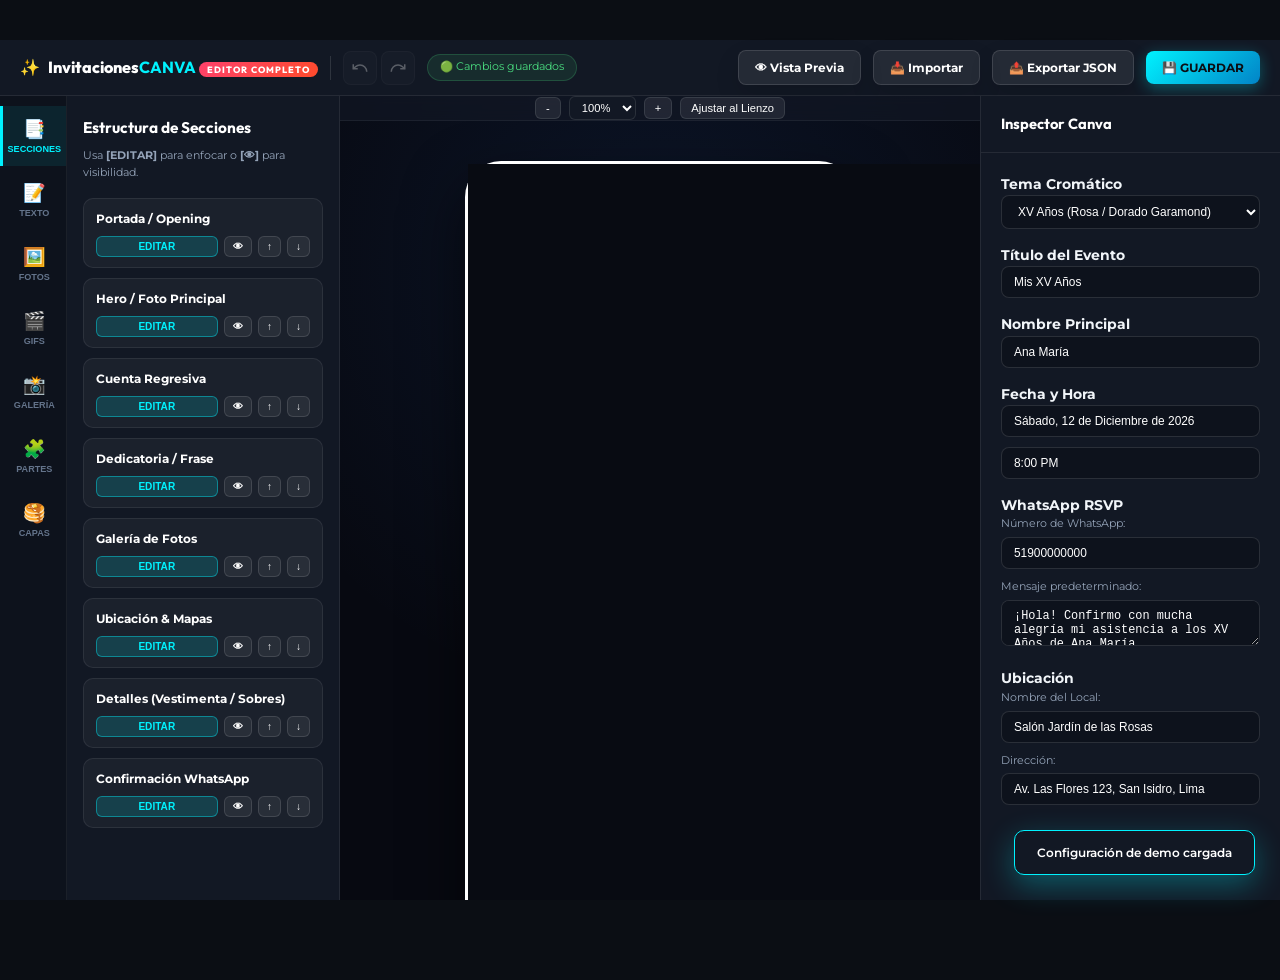
==== editor/index.html @ ca347c1a "Editor Canva completo: elementos, GIFs, capas y transformaciones" ====
<!DOCTYPE html>
<html lang="es">
<head>
    <meta charset="UTF-8">
    <meta name="viewport" content="width=device-width, initial-scale=1.0">
    <title>Editor Visual Canva | Invitaciones Digitales</title>
    <link rel="icon" type="image/svg+xml" href="../assets/images/favicon.svg">
    
    <!-- Google Fonts Luxury Collection -->
    <link rel="preconnect" href="https://fonts.googleapis.com">
    <link rel="preconnect" href="https://fonts.gstatic.com" crossorigin>
    <link href="https://fonts.googleapis.com/css2?family=Cormorant+Garamond:ital,wght@0,400;0,600;0,700;1,400&family=Great+Vibes&family=Montserrat:wght@300;400;500;600;700;800&family=Outfit:wght@300;400;600;800;900&family=Playfair+Display:ital,wght@0,400;0,600;0,700;1,400&display=swap" rel="stylesheet">
    
    <!-- Public Invitation Styles + Editor Styles -->
    <link rel="stylesheet" href="../invitacion/styles.css">
    <link rel="stylesheet" href="editor.css">
</head>
<body class="editor-body">

    <!-- Top Navigation Header Bar -->
    <header class="editor-header">
        <div class="header-left">
            <a href="../index.html" class="editor-logo">
                <span class="logo-icon">✨</span>
                <span>Invitaciones<strong class="highlight">CANVA</strong> <small class="editor-tag">EDITOR COMPLETO</small></span>
            </a>
            <div class="header-divider"></div>
            <div class="history-controls">
                <button id="btn-undo" class="btn-icon" title="Deshacer (Ctrl+Z)" disabled>
                    <svg width="18" height="18" viewBox="0 0 24 24" fill="none" stroke="currentColor" stroke-width="2"><path d="M3 7v6h6"/><path d="M21 17a9 9 0 00-9-9 9 9 0 00-6 2.3L3 13"/></svg>
                </button>
                <button id="btn-redo" class="btn-icon" title="Rehacer (Ctrl+Y)" disabled>
                    <svg width="18" height="18" viewBox="0 0 24 24" fill="none" stroke="currentColor" stroke-width="2"><path d="M21 7v6h-6"/><path d="M3 17a9 9 0 019-9 9 9 0 016 2.3l3 2.7"/></svg>
                </button>
            </div>
            <span id="save-status" class="save-status-badge">🟢 Cambios guardados</span>
        </div>

        <div class="header-right">
            <button id="btn-preview" class="btn btn-secondary-editor" title="Abrir vista previa pública real">
                <span>👁 Vista Previa</span>
            </button>
            <button id="btn-import-json" class="btn btn-secondary-editor" title="Cargar JSON">
                <span>📥 Importar</span>
            </button>
            <input type="file" id="json-file-input" accept=".json" style="display: none;">
            <button id="btn-export-json" class="btn btn-secondary-editor" title="Descargar configuración JSON">
                <span>📤 Exportar JSON</span>
            </button>
            <button id="btn-save" class="btn btn-primary-editor" title="Guardar cambios">
                <span>💾 GUARDAR</span>
            </button>
        </div>
    </header>

    <!-- Main Workspace Grid -->
    <div class="editor-workspace">

        <!-- Left Tools Sidebar -->
        <aside class="sidebar-tools">
            <nav class="tools-tabs">
                <button class="tab-btn active" data-tab="tab-sections" title="Secciones">
                    <span class="tab-icon">📑</span>
                    <span class="tab-label">Secciones</span>
                </button>
                <button class="tab-btn" data-tab="tab-text" title="Texto">
                    <span class="tab-icon">📝</span>
                    <span class="tab-label">Texto</span>
                </button>
                <button class="tab-btn" data-tab="tab-images" title="Imágenes">
                    <span class="tab-icon">🖼️</span>
                    <span class="tab-label">Fotos</span>
                </button>
                <button class="tab-btn" data-tab="tab-gifs" title="GIFs Animados">
                    <span class="tab-icon">🎬</span>
                    <span class="tab-label">GIFs</span>
                </button>
                <button class="tab-btn" data-tab="tab-gallery" title="Galería">
                    <span class="tab-icon">📸</span>
                    <span class="tab-label">Galería</span>
                </button>
                <button class="tab-btn" data-tab="tab-components" title="Componentes">
                    <span class="tab-icon">🧩</span>
                    <span class="tab-label">Partes</span>
                </button>
                <button class="tab-btn" data-tab="tab-layers" title="Capas">
                    <span class="tab-icon">🥞</span>
                    <span class="tab-label">Capas</span>
                </button>
            </nav>

            <div class="tools-panel-content">

                <!-- Tab 1: Gestor de Secciones Completo -->
                <div id="tab-sections" class="panel-section active">
                    <h3>Estructura de Secciones</h3>
                    <p class="panel-desc">Usa <b>[EDITAR]</b> para enfocar o <b>[👁]</b> para visibilidad.</p>
                    <ul id="sections-list" class="sections-list-stack">
                        <li class="section-item" data-sec-id="sec-cover">
                            <span class="sec-title">Portada / Opening</span>
                            <div class="sec-btn-group">
                                <button class="btn-sec-act btn-sec-edit" data-act="edit" data-sec="sec-cover">EDITAR</button>
                                <button class="btn-sec-act btn-sec-vis" data-act="vis" data-sec="sec-cover">👁</button>
                                <button class="btn-sec-act btn-sec-up" data-act="up" data-sec="sec-cover">↑</button>
                                <button class="btn-sec-act btn-sec-down" data-act="down" data-sec="sec-cover">↓</button>
                            </div>
                        </li>
                        <li class="section-item" data-sec-id="sec-hero">
                            <span class="sec-title">Hero / Foto Principal</span>
                            <div class="sec-btn-group">
                                <button class="btn-sec-act btn-sec-edit" data-act="edit" data-sec="sec-hero">EDITAR</button>
                                <button class="btn-sec-act btn-sec-vis" data-act="vis" data-sec="sec-hero">👁</button>
                                <button class="btn-sec-act btn-sec-up" data-act="up" data-sec="sec-hero">↑</button>
                                <button class="btn-sec-act btn-sec-down" data-act="down" data-sec="sec-hero">↓</button>
                            </div>
                        </li>
                        <li class="section-item" data-sec-id="sec-countdown">
                            <span class="sec-title">Cuenta Regresiva</span>
                            <div class="sec-btn-group">
                                <button class="btn-sec-act btn-sec-edit" data-act="edit" data-sec="sec-countdown">EDITAR</button>
                                <button class="btn-sec-act btn-sec-vis" data-act="vis" data-sec="sec-countdown">👁</button>
                                <button class="btn-sec-act btn-sec-up" data-act="up" data-sec="sec-countdown">↑</button>
                                <button class="btn-sec-act btn-sec-down" data-act="down" data-sec="sec-countdown">↓</button>
                            </div>
                        </li>
                        <li class="section-item" data-sec-id="sec-message">
                            <span class="sec-title">Dedicatoria / Frase</span>
                            <div class="sec-btn-group">
                                <button class="btn-sec-act btn-sec-edit" data-act="edit" data-sec="sec-message">EDITAR</button>
                                <button class="btn-sec-act btn-sec-vis" data-act="vis" data-sec="sec-message">👁</button>
                                <button class="btn-sec-act btn-sec-up" data-act="up" data-sec="sec-message">↑</button>
                                <button class="btn-sec-act btn-sec-down" data-act="down" data-sec="sec-message">↓</button>
                            </div>
                        </li>
                        <li class="section-item" data-sec-id="sec-gallery">
                            <span class="sec-title">Galería de Fotos</span>
                            <div class="sec-btn-group">
                                <button class="btn-sec-act btn-sec-edit" data-act="edit" data-sec="sec-gallery">EDITAR</button>
                                <button class="btn-sec-act btn-sec-vis" data-act="vis" data-sec="sec-gallery">👁</button>
                                <button class="btn-sec-act btn-sec-up" data-act="up" data-sec="sec-gallery">↑</button>
                                <button class="btn-sec-act btn-sec-down" data-act="down" data-sec="sec-gallery">↓</button>
                            </div>
                        </li>
                        <li class="section-item" data-sec-id="sec-map">
                            <span class="sec-title">Ubicación & Mapas</span>
                            <div class="sec-btn-group">
                                <button class="btn-sec-act btn-sec-edit" data-act="edit" data-sec="sec-map">EDITAR</button>
                                <button class="btn-sec-act btn-sec-vis" data-act="vis" data-sec="sec-map">👁</button>
                                <button class="btn-sec-act btn-sec-up" data-act="up" data-sec="sec-map">↑</button>
                                <button class="btn-sec-act btn-sec-down" data-act="down" data-sec="sec-map">↓</button>
                            </div>
                        </li>
                        <li class="section-item" data-sec-id="sec-details">
                            <span class="sec-title">Detalles (Vestimenta / Sobres)</span>
                            <div class="sec-btn-group">
                                <button class="btn-sec-act btn-sec-edit" data-act="edit" data-sec="sec-details">EDITAR</button>
                                <button class="btn-sec-act btn-sec-vis" data-act="vis" data-sec="sec-details">👁</button>
                                <button class="btn-sec-act btn-sec-up" data-act="up" data-sec="sec-details">↑</button>
                                <button class="btn-sec-act btn-sec-down" data-act="down" data-sec="sec-details">↓</button>
                            </div>
                        </li>
                        <li class="section-item" data-sec-id="sec-rsvp">
                            <span class="sec-title">Confirmación WhatsApp</span>
                            <div class="sec-btn-group">
                                <button class="btn-sec-act btn-sec-edit" data-act="edit" data-sec="sec-rsvp">EDITAR</button>
                                <button class="btn-sec-act btn-sec-vis" data-act="vis" data-sec="sec-rsvp">👁</button>
                                <button class="btn-sec-act btn-sec-up" data-act="up" data-sec="sec-rsvp">↑</button>
                                <button class="btn-sec-act btn-sec-down" data-act="down" data-sec="sec-rsvp">↓</button>
                            </div>
                        </li>
                    </ul>
                </div>

                <!-- Tab 2: Texto -->
                <div id="tab-text" class="panel-section">
                    <h3>Edición de Texto WYSIWYG</h3>
                    <p class="panel-desc">Haz doble clic sobre cualquier texto del lienzo para escribir directamente.</p>
                    <div class="element-buttons-stack">
                        <button class="add-btn" id="btn-add-new-text">
                            + Añadir Nuevo Texto al Lienzo
                        </button>
                    </div>
                </div>

                <!-- Tab 3: Imágenes -->
                <div id="tab-images" class="panel-section">
                    <h3>Biblioteca de Imágenes</h3>
                    <div class="upload-box">
                        <input type="file" id="img-upload-input" accept="image/*" style="display: none;">
                        <button id="btn-trigger-upload" class="btn btn-secondary-editor full-w">
                            <span>📁 SUBIR IMAGEN DESDE PC</span>
                        </button>
                    </div>
                    <h4>Imágenes de Servidor</h4>
                    <div class="samples-grid">
                        <div class="sample-item" data-action="add-image" data-src="../assets/images/xv/hero.svg">
                            <img src="../assets/images/xv/hero.svg" alt="XV Hero">
                            <span>XV Hero</span>
                        </div>
                        <div class="sample-item" data-action="add-image" data-src="../assets/images/boda/hero.svg">
                            <img src="../assets/images/boda/hero.svg" alt="Boda Hero">
                            <span>Boda Hero</span>
                        </div>
                        <div class="sample-item" data-action="add-image" data-src="../assets/images/cumpleanos/hero.svg">
                            <img src="../assets/images/cumpleanos/hero.svg" alt="Cumple Hero">
                            <span>Cumple Hero</span>
                        </div>
                    </div>
                </div>

                <!-- Tab 4: GIFs Animados Reales (Thumbnails Vivos) -->
                <div id="tab-gifs" class="panel-section">
                    <h3>GIFs Animados Decorativos</h3>
                    <p class="panel-desc">Conservan animación e imágenes reales en el lienzo.</p>
                    
                    <div class="upload-box">
                        <input type="file" id="gif-upload-input" accept="image/gif" style="display: none;">
                        <button id="btn-trigger-gif-upload" class="btn btn-secondary-editor full-w">
                            <span>✨ SUBIR GIF DESDE PC</span>
                        </button>
                    </div>

                    <h4>GIFs Disponibles (`/assets/gifs/`)</h4>
                    <div class="gifs-grid">
                        <div class="gif-item" data-action="add-gif" data-src="../assets/gifs/xv/butterfly.gif" data-name="Mariposa Dorada">
                            <img src="../assets/gifs/xv/butterfly.gif" alt="Mariposa">
                            <span>Mariposa</span>
                        </div>
                        <div class="gif-item" data-action="add-gif" data-src="../assets/gifs/xv/sparkles.gif" data-name="Destellos Dorados">
                            <img src="../assets/gifs/xv/sparkles.gif" alt="Destellos">
                            <span>Destellos</span>
                        </div>
                        <div class="gif-item" data-action="add-gif" data-src="../assets/gifs/xv/flowers.gif" data-name="Flores Rosas">
                            <img src="../assets/gifs/xv/flowers.gif" alt="Flores">
                            <span>Flores</span>
                        </div>
                        <div class="gif-item" data-action="add-gif" data-src="../assets/gifs/xv/petals.gif" data-name="Lluvia de Pétalos">
                            <img src="../assets/gifs/xv/petals.gif" alt="Pétalos">
                            <span>Pétalos</span>
                        </div>
                        <div class="gif-item" data-action="add-gif" data-src="../assets/gifs/xv/glitter.gif" data-name="Brillo Glitter">
                            <img src="../assets/gifs/xv/glitter.gif" alt="Glitter">
                            <span>Glitter</span>
                        </div>
                    </div>
                </div>

                <!-- Tab 5: Galería de Fotos Individuales -->
                <div id="tab-gallery" class="panel-section">
                    <h3>Gestor de Fotos de Galería</h3>
                    <div class="upload-box">
                        <input type="file" id="gallery-photo-upload" accept="image/*" style="display: none;">
                        <button id="btn-trigger-gallery-upload" class="btn btn-secondary-editor full-w">
                            <span>📸 Añadir Foto a Galería</span>
                        </button>
                    </div>
                    <div id="editor-gallery-items" class="editor-gallery-stack mt-15"></div>
                </div>

                <!-- Tab 6: Componentes -->
                <div id="tab-components" class="panel-section">
                    <h3>Partes e Interacciones</h3>
                    <div class="element-buttons-stack">
                        <button class="add-btn" data-focus="sec-rsvp">💚 WhatsApp RSVP</button>
                        <button class="add-btn" data-focus="sec-map">📍 Ubicación Google Maps / Waze</button>
                        <button class="add-btn" data-focus="sec-countdown">⏳ Cuenta Regresiva</button>
                    </div>
                </div>

                <!-- Tab 7: Capas Sincronizadas (Layers) -->
                <div id="tab-layers" class="panel-section">
                    <h3>Arbol de Capas Sincronizado</h3>
                    <ul id="layers-list" class="layers-list"></ul>
                </div>

            </div>
        </aside>

        <!-- Center Scrollable Canvas Viewport -->
        <main class="canvas-viewport">
            
            <!-- Zoom Controls -->
            <div class="canvas-controls-bar">
                <div class="zoom-group">
                    <button id="btn-zoom-out" class="btn-zoom" title="Alejar">-</button>
                    <select id="zoom-select" class="zoom-dropdown">
                        <option value="0.25">25%</option>
                        <option value="0.5">50%</option>
                        <option value="0.75">75%</option>
                        <option value="1" selected>100%</option>
                        <option value="1.25">125%</option>
                    </select>
                    <button id="btn-zoom-in" class="btn-zoom" title="Acercar">+</button>
                    <button id="btn-zoom-fit" class="btn-zoom-fit">Ajustar al Lienzo</button>
                </div>
            </div>

            <!-- Scrollable Canvas Container -->
            <div class="canvas-scroll-container">
                <div id="canvas-stage" class="canvas-stage">
                    
                    <!-- Smartphone Phone Mockup Shell (Full Real Height) -->
                    <div id="canvas-frame" class="canvas-frame theme-default">
                        
                        <!-- Smart Alignment Snap Lines -->
                        <div id="snap-guide-h" class="snap-guide snap-h" style="display: none;"></div>
                        <div id="snap-guide-v" class="snap-guide snap-v" style="display: none;"></div>

                        <!-- Real Invitation Full Render Container -->
                        <div id="editor-invitation-container" class="editor-invitation-container">
                            
                            <!-- Cover Overlay Section -->
                            <div id="sec-cover" class="cover-overlay" data-editor-id="sec-cover">
                                <div id="particles-container" class="particles-layer"></div>
                                <img src="../assets/gifs/xv/butterfly.gif" alt="Mariposa GIF" class="gif-decor gif-cover-butterfly" data-editor-id="gif-cover-butterfly">
                                <img src="../assets/gifs/xv/sparkles.gif" alt="Destellos Izq" class="gif-decor gif-cover-sparkle-left" data-editor-id="gif-cover-sparkle-left">
                                <img src="../assets/gifs/xv/sparkles.gif" alt="Destellos Der" class="gif-decor gif-cover-sparkle-right" data-editor-id="gif-cover-sparkle-right">

                                <div class="cover-content glass-card" data-editor-id="cover-card">
                                    <div class="cover-badge" id="cover-badge" data-editor-id="cover-badge">INVITACIÓN ESPECIAL</div>
                                    <h1 class="cover-title glow-text editable-text" id="cover-title" data-editor-id="cover-title">Ana María</h1>
                                    <p class="cover-quote editable-text" id="cover-quote" data-editor-id="cover-quote">Te invitamos a compartir este día tan especial</p>
                                    <button id="open-invitation-btn" class="btn btn-gold btn-shimmer" data-editor-id="open-btn">
                                        <span>ABRIR INVITACIÓN</span>
                                    </button>
                                </div>
                            </div>

                            <!-- Main Mobile Shell Showcase App -->
                            <main id="invitation-app" class="mobile-phone-shell">
                                
                                <!-- Floating Music Player -->
                                <button id="music-toggle" class="floating-music-btn vinyl-btn" data-editor-id="music-btn">
                                    <div class="vinyl-disc"><span class="vinyl-center"></span></div>
                                    <span id="music-text" class="music-label" data-editor-id="music-label">Música</span>
                                </button>

                                <!-- Hero Section -->
                                <section id="sec-hero" class="section hero-section" data-editor-id="sec-hero">
                                    <img src="../assets/gifs/xv/butterfly.gif" alt="Mariposa Hero" class="gif-decor gif-hero-butterfly" data-editor-id="gif-hero-butterfly">
                                    <img src="../assets/gifs/xv/flowers.gif" alt="Flores Hero" class="gif-decor gif-hero-flower-left" data-editor-id="gif-hero-flower-left">

                                    <div class="hero-container" data-editor-id="hero-container">
                                        <div class="hero-frame glow" data-editor-id="hero-frame">
                                            <img id="hero-img" src="../assets/images/xv/hero.svg" alt="Portada de invitación" class="hero-image" data-editor-id="hero-img">
                                        </div>
                                        <div class="hero-header-text" data-editor-id="hero-header-text">
                                            <span class="hero-subtitle editable-text" id="hero-subtitle" data-editor-id="hero-subtitle">Estás cordialmente invitado a</span>
                                            <h1 class="hero-title editable-text" id="hero-title" data-editor-id="hero-title">Mis XV Años</h1>
                                            <h2 class="hero-name glow-text editable-text" id="hero-name" data-editor-id="hero-name">Ana María</h2>
                                        </div>
                                        <div class="hero-date-badge glass-panel" data-editor-id="hero-date-badge">
                                            <div class="date-line editable-text" id="hero-date" data-editor-id="hero-date">Sábado, 12 de Diciembre de 2026</div>
                                            <div class="time-line editable-text" id="hero-time" data-editor-id="hero-time">8:00 PM</div>
                                        </div>
                                    </div>
                                </section>

                                <!-- Countdown Section -->
                                <section id="sec-countdown" class="section countdown-section" data-editor-id="sec-countdown">
                                    <img src="../assets/gifs/xv/sparkles.gif" alt="Destellos Countdown" class="gif-decor gif-countdown-sparkle" data-editor-id="gif-countdown-sparkle">
                                    <div class="section-card glass-card gold-border" data-editor-id="countdown-card">
                                        <h3 class="section-subtitle" data-editor-id="cd-sub">CUENTA REGRESIVA</h3>
                                        <h2 class="section-title" data-editor-id="cd-title">Faltan tan solo...</h2>
                                        <div class="timer-grid" data-editor-id="cd-grid">
                                            <div class="timer-box glass-box glow" data-editor-id="cd-box-d"><span id="cd-days" class="timer-number">00</span><span class="timer-label">DÍAS</span></div>
                                            <div class="timer-box glass-box glow" data-editor-id="cd-box-h"><span id="cd-hours" class="timer-number">00</span><span class="timer-label">HORAS</span></div>
                                            <div class="timer-box glass-box glow" data-editor-id="cd-box-m"><span id="cd-minutes" class="timer-number">00</span><span class="timer-label">MINUTOS</span></div>
                                            <div class="timer-box glass-box glow" data-editor-id="cd-box-s"><span id="cd-seconds" class="timer-number">00</span><span class="timer-label">SEGUNDOS</span></div>
                                        </div>
                                    </div>
                                </section>

                                <!-- Message Section -->
                                <section id="sec-message" class="section message-section" data-editor-id="sec-message">
                                    <img src="../assets/gifs/xv/petals.gif" alt="Pétalos Mensaje" class="gif-decor gif-message-petals" data-editor-id="gif-message-petals">
                                    <div class="section-card glass-card ornamental-border" data-editor-id="message-card">
                                        <div class="ornament-top" data-editor-id="orn-top">❦</div>
                                        <div class="quote-icon" data-editor-id="q-left">“</div>
                                        <p id="main-message-text" class="message-text editable-text" data-editor-id="main-message-text">
                                            Cargando mensaje dedicatoria...
                                        </p>
                                        <div class="quote-icon right" data-editor-id="q-right">”</div>
                                        <div class="ornament-bottom" data-editor-id="orn-bottom">❦</div>
                                    </div>
                                </section>

                                <!-- Photo Gallery Section -->
                                <section id="sec-gallery" class="section gallery-section" data-editor-id="sec-gallery">
                                    <h3 class="section-subtitle" data-editor-id="gal-sub">NUESTROS RECUERDOS</h3>
                                    <h2 class="section-title" data-editor-id="gal-title">Galería de Fotos</h2>
                                    <div id="gallery-grid" class="gallery-grid masonry-grid" data-editor-id="gallery-grid"></div>
                                </section>

                                <!-- Location Section -->
                                <section id="sec-map" class="section location-section" data-editor-id="sec-map">
                                    <div class="section-card glass-card" data-editor-id="map-card">
                                        <div class="location-icon float" data-editor-id="loc-icon">📍</div>
                                        <h3 class="section-subtitle" data-editor-id="loc-sub">¿DÓNDE Y CUÁNDO?</h3>
                                        <h2 class="section-title editable-text" id="location-name" data-editor-id="location-name">Salón Jardín de las Rosas</h2>
                                        <p id="location-address" class="location-address editable-text" data-editor-id="location-address">Av. Las Flores 123, San Isidro</p>
                                        <div class="map-buttons-grid" data-editor-id="map-grid">
                                            <a id="map-btn" href="#" class="btn btn-secondary btn-full" data-editor-id="map-btn"><span>Google Maps</span></a>
                                            <a id="waze-btn" href="#" class="btn btn-waze btn-full" data-editor-id="waze-btn"><span>Abrir Waze</span></a>
                                        </div>
                                    </div>
                                </section>

                                <!-- Details Section -->
                                <section id="sec-details" class="section details-section" data-editor-id="sec-details">
                                    <div class="details-grid" data-editor-id="details-grid">
                                        <div class="detail-card glass-box" data-editor-id="card-dress">
                                            <div class="card-icon" data-editor-id="icon-dress">👗</div>
                                            <h4 data-editor-id="title-dress">Código de Vestimenta</h4>
                                            <p id="dress-code-text" class="editable-text" data-editor-id="dress-code-text">Formal / Vestido de Gala</p>
                                        </div>
                                        <div class="detail-card glass-box" data-editor-id="card-gifts">
                                            <div class="card-icon" data-editor-id="icon-gifts">🎁</div>
                                            <h4 data-editor-id="title-gifts">Regalos & Obsequios</h4>
                                            <p id="gift-info-text" class="editable-text" data-editor-id="gift-info-text">Cofre de lluvia de sobres en recepción</p>
                                        </div>
                                        <div class="detail-card glass-box full-width-card" data-editor-id="card-pass">
                                            <div class="card-icon" data-editor-id="icon-pass">🎟️</div>
                                            <h4 data-editor-id="title-pass">Pase de Entrada</h4>
                                            <p id="pass-info-text" class="editable-text" data-editor-id="pass-info-text">Pase Válido para 2 Personas</p>
                                        </div>
                                    </div>
                                </section>

                                <!-- RSVP WhatsApp Section -->
                                <section id="sec-rsvp" class="section rsvp-section" data-editor-id="sec-rsvp">
                                    <div class="rsvp-card glass-card rsvp-glow" data-editor-id="rsvp-card">
                                        <div class="rsvp-badge" data-editor-id="rsvp-badge">CONFIRMACIÓN RÁPIDA</div>
                                        <h2 data-editor-id="rsvp-title">¿Nos acompañas?</h2>
                                        <p data-editor-id="rsvp-desc">Por favor confirma tu presencia lo antes posible para reservar tu lugar.</p>
                                        <a id="rsvp-btn" href="#" class="btn btn-whatsapp btn-pulse btn-full" data-editor-id="rsvp-btn">
                                            <span>CONFIRMAR ASISTENCIA</span>
                                        </a>
                                    </div>
                                </section>

                                <!-- Footer -->
                                <footer class="footer-section" data-editor-id="sec-footer">
                                    <p id="final-message-text" class="final-message glow-text editable-text" data-editor-id="final-message-text">¡Gracias por ser parte de nuestra historia!</p>
                                    <div class="footer-brand" data-editor-id="footer-brand">
                                        <span>Invitación Digital Personalizada</span>
                                    </div>
                                </footer>

                            </main>

                            <!-- Dynamic Free-Floating Overlay for new user added elements -->
                            <div id="editor-dynamic-overlay" class="editor-dynamic-overlay"></div>

                        </div>

                        <!-- Interactive Bounding Box & 8 Handles -->
                        <div id="selection-box" class="selection-box" style="display: none;">
                            <div class="rot-handle" title="Rotar (Shift snap 15°)"></div>
                            <div class="handle nw" data-handle="nw"></div>
                            <div class="handle n" data-handle="n"></div>
                            <div class="handle ne" data-handle="ne"></div>
                            <div class="handle e" data-handle="e"></div>
                            <div class="handle se" data-handle="se"></div>
                            <div class="handle s" data-handle="s"></div>
                            <div class="handle sw" data-handle="sw"></div>
                            <div class="handle w" data-handle="w"></div>

                            <div class="selection-quick-bar">
                                <button id="quick-lock" title="Bloquear/Desbloquear">🔓</button>
                                <button id="quick-dup" title="Duplicar (Ctrl+D)">📋</button>
                                <button id="quick-del" title="Eliminar (Del)">🗑️</button>
                            </div>
                        </div>

                    </div>

                </div>
            </div>
        </main>

        <!-- Right Inspector Sidebar -->
        <aside class="sidebar-properties">
            <div class="inspector-header">
                <h3 id="inspector-title">Inspector Canva</h3>
            </div>

            <div id="inspector-content" class="inspector-content">

                <!-- Design Overview -->
                <div id="prop-canvas-panel" class="prop-panel active">
                    <h4>Tema Cromático</h4>
                    <select id="theme-preset-select" class="prop-input">
                        <option value="theme-quinceanos">XV Años (Rosa / Dorado Garamond)</option>
                        <option value="theme-boda">Boda (Champagne / Esmeralda Cormorant)</option>
                        <option value="theme-cumpleanos">Cumpleaños (Oscuro Neón Outfit)</option>
                    </select>

                    <h4 class="mt-15">Título del Evento</h4>
                    <input type="text" id="input-config-title" class="prop-input">

                    <h4 class="mt-15">Nombre Principal</h4>
                    <input type="text" id="input-config-name" class="prop-input">

                    <h4 class="mt-15">Fecha y Hora</h4>
                    <input type="text" id="input-config-date" class="prop-input">
                    <input type="text" id="input-config-time" class="prop-input mt-10">

                    <h4 class="mt-15">WhatsApp RSVP</h4>
                    <span class="input-label">Número de WhatsApp:</span>
                    <input type="text" id="input-config-wa-phone" class="prop-input">
                    <span class="input-label mt-10">Mensaje predeterminado:</span>
                    <textarea id="input-config-wa-msg" class="prop-input" rows="2"></textarea>

                    <h4 class="mt-15">Ubicación</h4>
                    <span class="input-label">Nombre del Local:</span>
                    <input type="text" id="input-config-loc-name" class="prop-input">
                    <span class="input-label mt-10">Dirección:</span>
                    <input type="text" id="input-config-loc-addr" class="prop-input">
                </div>

                <!-- Element Inspector -->
                <div id="prop-element-panel" class="prop-panel" style="display: none;">
                    <div class="prop-group">
                        <label>Elemento Seleccionado</label>
                        <span id="selected-elem-info" class="input-label" style="color: #ffffff; font-weight: 600;">Elemento</span>
                    </div>

                    <div class="prop-group">
                        <label>Transformación</label>
                        <div class="prop-row">
                            <div class="prop-col"><span class="input-label">X</span><input type="number" id="prop-x" class="prop-input-sm"></div>
                            <div class="prop-col"><span class="input-label">Y</span><input type="number" id="prop-y" class="prop-input-sm"></div>
                        </div>
                        <div class="prop-row mt-10">
                            <div class="prop-col"><span class="input-label">Ancho (W)</span><input type="number" id="prop-w" class="prop-input-sm"></div>
                            <div class="prop-col"><span class="input-label">Alto (H)</span><input type="number" id="prop-h" class="prop-input-sm"></div>
                        </div>
                        <div class="prop-row mt-10">
                            <div class="prop-col"><span class="input-label">Rotación (°)</span><input type="number" id="prop-rot" class="prop-input-sm"></div>
                            <div class="prop-col"><span class="input-label">Opacidad (%)</span><input type="range" id="prop-opacity" min="0" max="100"></div>
                        </div>
                    </div>

                    <!-- Text Specific Group -->
                    <div id="prop-text-group" class="prop-group" style="display: none;">
                        <label>Estilo de Texto</label>
                        <select id="prop-font-family" class="prop-input">
                            <option value="'Playfair Display', serif">Playfair Display</option>
                            <option value="'Cormorant Garamond', serif">Cormorant Garamond</option>
                            <option value="'Great Vibes', cursive">Great Vibes</option>
                            <option value="'Outfit', sans-serif">Outfit</option>
                            <option value="'Montserrat', sans-serif">Montserrat</option>
                        </select>
                        <div class="prop-row mt-10">
                            <div class="prop-col"><span class="input-label">Tamaño (px)</span><input type="number" id="prop-font-size" class="prop-input-sm"></div>
                            <div class="prop-col"><span class="input-label">Color</span><input type="color" id="prop-text-color" class="prop-color-input"></div>
                        </div>
                    </div>

                    <!-- Image / GIF Specific Group -->
                    <div id="prop-media-group" class="prop-group" style="display: none;">
                        <label>Ajuste de Imagen / GIF</label>
                        <select id="prop-object-fit" class="prop-input">
                            <option value="cover">Ajustar Cover</option>
                            <option value="contain">Ajustar Contain</option>
                            <option value="fill">Rellenar Fill</option>
                        </select>
                    </div>

                    <div class="prop-actions">
                        <button id="btn-prop-lock" class="btn btn-secondary-editor full-w">🔓 Bloquear Elemento</button>
                        <button id="btn-prop-duplicate" class="btn btn-secondary-editor full-w mt-10">📋 Duplicar Elemento</button>
                        <button id="btn-prop-delete" class="btn btn-danger-editor full-w mt-10">🗑️ Eliminar Elemento</button>
                    </div>
                </div>

            </div>
        </aside>

    </div>

    <!-- Notification Toast Element -->
    <div id="editor-toast" class="editor-toast" style="display: none;"></div>

    <!-- Editor Engine Script -->
    <script src="editor.js"></script>
</body>
</html>
---- invitacion/styles.css ----
/* ==========================================================================
   SUITE DE INVITACIONES DIGITALES PREMIUM — ESTILOS & GLASSMORPHISM
   ========================================================================== */

/* --- RESET & FOUNDATION --- */
*, *::before, *::after {
    box-sizing: border-box;
    margin: 0;
    padding: 0;
}

html {
    scroll-behavior: smooth;
    font-size: 16px;
    -webkit-tap-highlight-color: transparent;
}

body {
    font-family: 'Montserrat', -apple-system, BlinkMacSystemFont, sans-serif;
    background-color: var(--bg-color);
    color: var(--text-color);
    line-height: 1.6;
    overflow-x: hidden;
    min-height: 100vh;
    transition: background-color 0.5s ease, color 0.5s ease;
}

img {
    max-width: 100%;
    height: auto;
    display: block;
}

/* ==========================================================================
   TEMAS CROMÁTICOS PREMIUM POR TIPO DE EVENTO
   ========================================================================== */

/* 1. Tema XV Años (Rosa Empolvado, Dorado Garamond, Púrpura) */
.theme-quinceanos, .theme-default {
    --bg-color: #fff5f7;
    --card-bg: rgba(255, 255, 255, 0.75);
    --glass-border: rgba(212, 175, 55, 0.35);
    --text-color: #4a3e4e;
    --text-muted: #8e7a95;
    --accent-color: #d4af37;
    --accent-glow: rgba(212, 175, 55, 0.35);
    --secondary-color: #e8b4b8;
    --primary-btn-bg: linear-gradient(135deg, #d4af37 0%, #aa771c 100%);
    --primary-btn-text: #ffffff;
    --font-heading: 'Playfair Display', serif;
    --font-hand: 'Great Vibes', cursive;
    --shadow-color: rgba(109, 89, 122, 0.15);
}

/* 2. Tema Boda (Champagne Ivory, Oro Cautivador, Esmeralda) */
.theme-boda {
    --bg-color: #fbf9f5;
    --card-bg: rgba(255, 255, 255, 0.85);
    --glass-border: rgba(197, 160, 89, 0.4);
    --text-color: #2c2825;
    --text-muted: #736b63;
    --accent-color: #c5a059;
    --accent-glow: rgba(197, 160, 89, 0.3);
    --secondary-color: #2d5a27;
    --primary-btn-bg: linear-gradient(135deg, #c5a059 0%, #997a3a 100%);
    --primary-btn-text: #ffffff;
    --font-heading: 'Cormorant Garamond', serif;
    --font-hand: 'Cormorant Garamond', serif;
    --shadow-color: rgba(51, 44, 35, 0.12);
}

/* 3. Tema Cumpleaños (Oscuro Neón, Cian, Magenta, Violeta) */
.theme-cumpleanos {
    --bg-color: #090a12;
    --card-bg: rgba(22, 27, 34, 0.85);
    --glass-border: rgba(0, 242, 254, 0.4);
    --text-color: #f0f6fc;
    --text-muted: #8b949e;
    --accent-color: #00f2fe;
    --accent-glow: rgba(0, 242, 254, 0.4);
    --secondary-color: #ff416c;
    --primary-btn-bg: linear-gradient(135deg, #ff416c 0%, #ff4b2b 100%);
    --primary-btn-text: #ffffff;
    --font-heading: 'Outfit', sans-serif;
    --font-hand: 'Outfit', sans-serif;
    --shadow-color: rgba(0, 242, 254, 0.2);
}

/* ==========================================================================
   GLASSMORPHISM & PANELS
   ========================================================================== */
.glass-card, .glass-panel {
    background: var(--card-bg);
    backdrop-filter: blur(16px);
    -webkit-backdrop-filter: blur(16px);
    border: 1px solid var(--glass-border);
    border-radius: 28px;
    box-shadow: 0 15px 35px var(--shadow-color);
}

.glass-box {
    background: rgba(255, 255, 255, 0.08);
    backdrop-filter: blur(10px);
    border: 1px solid var(--glass-border);
    border-radius: 20px;
}

.theme-cumpleanos .glass-box {
    background: rgba(255, 255, 255, 0.05);
}

/* ==========================================================================
   PORTADA DE APERTURA (COVER OVERLAY)
   ========================================================================== */
.cover-overlay {
    position: fixed;
    top: 0;
    left: 0;
    width: 100vw;
    height: 100vh;
    background-color: var(--bg-color);
    background-image: radial-gradient(circle at 50% 30%, var(--accent-glow) 0%, transparent 70%);
    display: flex;
    align-items: center;
    justify-content: center;
    z-index: 99000;
    padding: 25px;
    transition: opacity 0.8s cubic-bezier(0.65, 0, 0.35, 1), transform 0.8s cubic-bezier(0.65, 0, 0.35, 1);
}

.cover-overlay.hide-cover {
    opacity: 0;
    transform: scale(1.1) translateY(-100%);
    pointer-events: none;
}

.particles-layer {
    position: absolute;
    top: 0;
    left: 0;
    width: 100%;
    height: 100%;
    pointer-events: none;
    overflow: hidden;
    z-index: 1;
}

.particle {
    position: absolute;
    background: var(--accent-color);
    border-radius: 50%;
    opacity: 0.6;
    animation: floatParticle 8s infinite linear;
}

@keyframes floatParticle {
    0% { transform: translateY(100vh) rotate(0deg); opacity: 0; }
    50% { opacity: 0.8; }
    100% { transform: translateY(-10vh) rotate(360deg); opacity: 0; }
}

.cover-content {
    text-align: center;
    max-width: 440px;
    width: 100%;
    padding: 40px 25px;
    position: relative;
    z-index: 2;
    animation: fadeInScale 1s ease;
}

.cover-badge {
    display: inline-block;
    font-size: 0.75rem;
    letter-spacing: 4px;
    text-transform: uppercase;
    color: var(--accent-color);
    border: 1px solid var(--glass-border);
    padding: 6px 18px;
    border-radius: 30px;
    margin-bottom: 20px;
    font-weight: 700;
    background: rgba(255,255,255,0.1);
}

.cover-title {
    font-family: var(--font-heading);
    font-size: clamp(2.2rem, 7vw, 3.2rem);
    line-height: 1.15;
    color: var(--text-color);
    margin-bottom: 15px;
    font-weight: 700;
}

.cover-quote {
    font-size: 1.05rem;
    color: var(--text-muted);
    font-style: italic;
    margin-bottom: 25px;
}

.cover-decoration {
    display: flex;
    align-items: center;
    justify-content: center;
    gap: 15px;
    margin-bottom: 35px;
    color: var(--accent-color);
}

.ornament-line {
    width: 60px;
    height: 1.5px;
    background: var(--accent-color);
    opacity: 0.6;
}

/* ==========================================================================
   BOTONES PREMIUM & EFECTOS SHIMMER
   ========================================================================== */
.btn {
    display: inline-flex;
    align-items: center;
    justify-content: center;
    gap: 10px;
    padding: 16px 32px;
    border-radius: 50px;
    font-family: 'Montserrat', sans-serif;
    font-size: 0.95rem;
    font-weight: 700;
    text-decoration: none;
    cursor: pointer;
    border: none;
    transition: all 0.3s cubic-bezier(0.25, 0.8, 0.25, 1);
    box-shadow: 0 10px 25px rgba(0, 0, 0, 0.12);
    position: relative;
    overflow: hidden;
}

.btn-full { width: 100%; }

.btn-gold {
    background: var(--primary-btn-bg);
    color: var(--primary-btn-text);
}

.btn-primary {
    background: linear-gradient(135deg, #3b82f6 0%, #1d4ed8 100%);
    color: #ffffff;
}

.btn-secondary {
    background: var(--card-bg);
    color: var(--text-color);
    border: 1.5px solid var(--glass-border);
}

.btn-waze {
    background: linear-gradient(135deg, #33ccff 0%, #0099ff 100%);
    color: #ffffff;
}

.btn-whatsapp {
    background: linear-gradient(135deg, #25D366 0%, #128C7E 100%);
    color: #ffffff;
    font-size: 1.05rem;
    box-shadow: 0 12px 28px rgba(37, 211, 102, 0.35);
}

.btn:hover, .btn:active {
    transform: translateY(-3px);
    box-shadow: 0 15px 30px rgba(0,0,0,0.2);
}

.btn-shimmer::after {
    content: '';
    position: absolute;
    top: -50%;
    left: -50%;
    width: 200%;
    height: 200%;
    background: linear-gradient(60deg, transparent 30%, rgba(255,255,255,0.4) 50%, transparent 70%);
    transform: rotate(30deg);
    animation: shimmerEffect 3s infinite;
}

@keyframes shimmerEffect {
    0% { transform: translate(-100%, -100%) rotate(30deg); }
    100% { transform: translate(100%, 100%) rotate(30deg); }
}

.btn-pulse {
    animation: pulseGlow 2.2s infinite;
}

@keyframes pulseGlow {
    0% { box-shadow: 0 0 0 0 var(--accent-glow); }
    70% { box-shadow: 0 0 0 18px rgba(0, 0, 0, 0); }
    100% { box-shadow: 0 0 0 0 rgba(0, 0, 0, 0); }
}

/* ==========================================================================
   REPRODUCTOR DE MÚSICA FLOTANTE (VINILO & ECUALIZADOR)
   ========================================================================== */
.floating-music-btn {
    position: fixed;
    top: 25px;
    right: 25px;
    z-index: 8000;
    background: var(--card-bg);
    backdrop-filter: blur(12px);
    border: 1.5px solid var(--glass-border);
    padding: 8px 16px;
    border-radius: 40px;
    display: flex;
    align-items: center;
    gap: 10px;
    cursor: pointer;
    box-shadow: 0 8px 24px rgba(0, 0, 0, 0.15);
    transition: all 0.3s ease;
}

.floating-music-btn:hover {
    transform: scale(1.06);
}

.vinyl-disc {
    width: 22px;
    height: 22px;
    border-radius: 50%;
    background: radial-gradient(circle, #333 30%, #111 80%);
    border: 1px solid var(--accent-color);
    position: relative;
    display: flex;
    align-items: center;
    justify-content: center;
}

.vinyl-center {
    width: 6px;
    height: 6px;
    border-radius: 50%;
    background: var(--accent-color);
}

.floating-music-btn.playing .vinyl-disc {
    animation: rotateVinyl 3s linear infinite;
}

@keyframes rotateVinyl {
    100% { transform: rotate(360deg); }
}

.eq-bars {
    display: flex;
    align-items: flex-end;
    gap: 3px;
    height: 14px;
}

.bar {
    width: 3px;
    height: 100%;
    background: var(--accent-color);
    border-radius: 2px;
}

.floating-music-btn.playing .bar:nth-child(1) { animation: eqBar 0.8s ease infinite alternate; }
.floating-music-btn.playing .bar:nth-child(2) { animation: eqBar 0.8s ease 0.3s infinite alternate; }
.floating-music-btn.playing .bar:nth-child(3) { animation: eqBar 0.8s ease 0.6s infinite alternate; }

@keyframes eqBar {
    0% { height: 4px; }
    100% { height: 14px; }
}

.music-label {
    font-size: 0.8rem;
    font-weight: 700;
    color: var(--text-color);
}

/* ==========================================================================
   DESKTOP SMARTPHONE MOCKUP SHELL (>= 768px)
   ========================================================================== */
.desktop-mockup-wrapper {
    width: 100%;
    min-height: 100vh;
    display: flex;
    justify-content: center;
    align-items: flex-start;
}

.mobile-phone-shell {
    width: 100%;
    max-width: 450px;
    margin: 0 auto;
    padding-bottom: 70px;
    background: var(--bg-color);
    position: relative;
    min-height: 100vh;
}

.section {
    padding: 45px 22px;
    text-align: center;
    position: relative;
}

.section-subtitle {
    font-size: 0.75rem;
    letter-spacing: 4px;
    text-transform: uppercase;
    color: var(--accent-color);
    margin-bottom: 8px;
    font-weight: 700;
}

.section-title {
    font-family: var(--font-heading);
    font-size: clamp(2rem, 6vw, 2.5rem);
    color: var(--text-color);
    margin-bottom: 25px;
    line-height: 1.2;
}

.section-card {
    padding: 32px 22px;
}

/* ==========================================================================
   HERO SECTION
   ========================================================================== */
.hero-section { padding-top: 35px; }

.hero-container {
    display: flex;
    flex-direction: column;
    align-items: center;
}

.hero-frame {
    width: 270px;
    height: 350px;
    border-radius: 135px 135px 28px 28px;
    overflow: hidden;
    border: 4px solid var(--card-bg);
    outline: 2.5px solid var(--accent-color);
    box-shadow: 0 18px 40px var(--shadow-color);
    margin-bottom: 25px;
    position: relative;
}

.hero-image {
    width: 100%;
    height: 100%;
    object-fit: cover;
}

.kenburns {
    animation: kenburnsEffect 20s infinite alternate;
}

@keyframes kenburnsEffect {
    0% { transform: scale(1); }
    100% { transform: scale(1.12); }
}

.hero-subtitle {
    font-size: 0.85rem;
    letter-spacing: 3px;
    text-transform: uppercase;
    color: var(--text-muted);
    display: block;
    margin-bottom: 8px;
}

.hero-title {
    font-family: var(--font-heading);
    font-size: clamp(2rem, 6vw, 2.6rem);
    color: var(--text-color);
    line-height: 1.1;
    margin-bottom: 5px;
}

.hero-name {
    font-family: var(--font-hand);
    font-size: clamp(2.8rem, 9vw, 3.8rem);
    color: var(--accent-color);
    margin-bottom: 20px;
    font-weight: 400;
}

.hero-date-badge {
    padding: 14px 28px;
    border-radius: 50px;
}

.date-line {
    font-size: 1rem;
    font-weight: 700;
    color: var(--text-color);
}

.time-line {
    font-size: 0.85rem;
    color: var(--accent-color);
    font-weight: 600;
}

/* ==========================================================================
   CUENTA REGRESIVA ACRYLIC GLASS
   ========================================================================== */
.timer-grid {
    display: grid;
    grid-template-columns: repeat(4, 1fr);
    gap: 10px;
    margin-top: 15px;
}

.timer-box {
    padding: 16px 6px;
    display: flex;
    flex-direction: column;
    align-items: center;
    box-shadow: 0 8px 20px rgba(0,0,0,0.05);
}

.timer-number {
    font-family: var(--font-heading);
    font-size: 1.9rem;
    font-weight: 800;
    color: var(--accent-color);
    line-height: 1;
    margin-bottom: 4px;
}

.timer-label {
    font-size: 0.65rem;
    text-transform: uppercase;
    letter-spacing: 1.5px;
    color: var(--text-muted);
    font-weight: 600;
}

/* ==========================================================================
   MENSAJE PRINCIPAL & ORNAMENTOS
   ========================================================================== */
.ornament-top, .ornament-bottom {
    font-size: 1.8rem;
    color: var(--accent-color);
    opacity: 0.5;
    margin: 5px 0;
}

.quote-icon {
    font-family: var(--font-heading);
    font-size: 3.5rem;
    color: var(--accent-color);
    line-height: 0.5;
    opacity: 0.4;
    text-align: left;
}

.quote-icon.right {
    text-align: right;
    margin-top: 10px;
}

.message-text {
    font-size: 1.05rem;
    font-style: italic;
    color: var(--text-color);
    line-height: 1.7;
    padding: 0 10px;
}

/* ==========================================================================
   GALERÍA MASONRY & LIGHTBOX AVANZADO
   ========================================================================== */
.gallery-grid {
    display: grid;
    grid-template-columns: repeat(2, 1fr);
    gap: 14px;
}

.gallery-item {
    aspect-ratio: 1 / 1;
    border-radius: 20px;
    overflow: hidden;
    position: relative;
    cursor: pointer;
    border: 2px solid var(--glass-border);
    box-shadow: 0 8px 20px var(--shadow-color);
    transition: transform 0.4s ease, box-shadow 0.4s ease;
}

.gallery-item:hover {
    transform: translateY(-4px) scale(1.02);
    box-shadow: 0 12px 25px var(--accent-glow);
}

.gallery-item img {
    width: 100%;
    height: 100%;
    object-fit: cover;
    transition: transform 0.6s ease;
}

.gallery-item:hover img {
    transform: scale(1.1);
}

.lightbox-modal {
    position: fixed;
    top: 0;
    left: 0;
    width: 100vw;
    height: 100vh;
    background: rgba(0, 0, 0, 0.92);
    backdrop-filter: blur(12px);
    z-index: 999999;
    display: flex;
    align-items: center;
    justify-content: center;
    padding: 20px;
}

.lightbox-close {
    position: absolute;
    top: 25px;
    right: 30px;
    color: #ffffff;
    font-size: 2.8rem;
    cursor: pointer;
    z-index: 10;
}

.lightbox-nav {
    position: absolute;
    top: 50%;
    transform: translateY(-50%);
    background: rgba(0, 0, 0, 0.65);
    color: #ffffff;
    border: 1px solid rgba(255, 255, 255, 0.25);
    font-size: 1.8rem;
    width: 48px;
    height: 48px;
    border-radius: 50%;
    cursor: pointer;
    display: flex;
    align-items: center;
    justify-content: center;
    transition: all 0.3s ease;
    z-index: 100;
    box-shadow: 0 4px 15px rgba(0,0,0,0.5);
}

.lightbox-nav:hover {
    background: var(--accent-color);
    color: #ffffff;
    transform: translateY(-50%) scale(1.1);
}

.nav-prev { left: 15px; }
.nav-next { right: 15px; }


.lightbox-container {
    display: flex;
    flex-direction: column;
    align-items: center;
    max-width: 90vw;
    max-height: 85vh;
}

.lightbox-content {
    max-width: 100%;
    max-height: 75vh;
    border-radius: 16px;
    box-shadow: 0 0 40px rgba(0,0,0,0.8);
    object-fit: contain;
}

.lightbox-info {
    margin-top: 15px;
    text-align: center;
    color: #ffffff;
}

.lightbox-counter {
    display: inline-block;
    font-size: 0.8rem;
    background: rgba(255,255,255,0.2);
    padding: 4px 12px;
    border-radius: 20px;
    margin-bottom: 6px;
}

.lightbox-caption { font-size: 1rem; }

/* ==========================================================================
   UBICACIÓN & BOTONES MAPA
   ========================================================================== */
.map-buttons-grid {
    display: grid;
    grid-template-columns: 1fr 1fr;
    gap: 12px;
    margin-top: 15px;
}

.details-grid {
    display: grid;
    grid-template-columns: 1fr 1fr;
    gap: 14px;
}

.detail-card {
    padding: 22px 16px;
    text-align: center;
}

.full-width-card {
    grid-column: span 2;
}

.card-icon {
    font-size: 2.2rem;
    margin-bottom: 8px;
}

.detail-card h4 {
    font-size: 0.85rem;
    font-weight: 800;
    color: var(--accent-color);
    margin-bottom: 6px;
    text-transform: uppercase;
}

.detail-card p {
    font-size: 0.82rem;
    color: var(--text-muted);
    line-height: 1.4;
}

/* ==========================================================================
   RSVP WHATSAPP & BOTÓN FLOTANTE MÓVIL
   ========================================================================== */
.rsvp-card {
    border: 2px solid #25D366;
    border-radius: 28px;
}

.rsvp-glow {
    box-shadow: 0 15px 35px rgba(37, 211, 102, 0.2);
}

.sticky-whatsapp-mobile {
    display: none;
    position: fixed;
    bottom: 20px;
    left: 50%;
    transform: translateX(-50%);
    width: 90%;
    max-width: 400px;
    z-index: 8500;
    box-shadow: 0 10px 30px rgba(37, 211, 102, 0.4);
}

/* ==========================================================================
   GIFS DECORATIVOS (MARIPOSAS, DESTELLOS, PÉTALOS, FLORES, GLITTER)
   ========================================================================== */
.gif-decor {
    position: absolute;
    pointer-events: none;
    user-select: none;
    z-index: 5;
    opacity: 0.88;
    transition: opacity 0.4s ease;
}

.gif-cover-butterfly {
    top: 30px;
    right: 25px;
    width: 65px;
    height: 65px;
    filter: drop-shadow(0 0 8px rgba(212, 175, 55, 0.5));
}

.gif-cover-sparkle-left {
    top: 50px;
    left: 20px;
    width: 75px;
    height: 75px;
}

.gif-cover-sparkle-right {
    bottom: 50px;
    right: 20px;
    width: 75px;
    height: 75px;
}

.gif-hero-butterfly {
    top: 35px;
    right: 15px;
    width: 60px;
    height: 60px;
    filter: drop-shadow(0 0 6px rgba(212, 175, 55, 0.4));
}

.gif-hero-flower-left {
    top: 85px;
    left: 10px;
    width: 70px;
    height: 70px;
}

.gif-countdown-sparkle {
    top: -25px;
    right: 15px;
    width: 65px;
    height: 65px;
}

.gif-message-petals {
    top: -35px;
    left: -5px;
    width: 90px;
    height: 110px;
    opacity: 0.75;
}

@media screen and (max-width: 480px) {
    .gif-cover-butterfly { width: 50px; height: 50px; right: 15px; top: 20px; }
    .gif-hero-butterfly { width: 45px; height: 45px; right: 10px; }
    .gif-hero-flower-left { width: 55px; height: 55px; left: 5px; }
}

.reveal {
    opacity: 0;
    transform: translateY(35px);
    transition: opacity 0.8s cubic-bezier(0.16, 1, 0.3, 1), transform 0.8s cubic-bezier(0.16, 1, 0.3, 1);
}

.reveal.is-visible {
    opacity: 1;
    transform: translateY(0);
}

.glow-text {
    text-shadow: 0 0 12px var(--accent-glow);
}

/* ==========================================================================
   ACCESIBILIDAD (PREFERS REDUCED MOTION)
   ========================================================================== */
@media (prefers-reduced-motion: reduce) {
    *, *::before, *::after {
        animation-duration: 0.01ms !important;
        animation-iteration-count: 1 !important;
        transition-duration: 0.01ms !important;
        scroll-behavior: auto !important;
    }
}

/* ==========================================================================
   RESPONSIVE BREAKPOINTS (375px, 390px, 414px, 768px, 1366px, 1920px)
   ========================================================================== */
@media screen and (max-width: 480px) {
    .sticky-whatsapp-mobile { display: inline-flex; }
    .hero-frame { width: 230px; height: 300px; }
    .details-grid { grid-template-columns: 1fr; }
    .full-width-card { grid-column: span 1; }
    .map-buttons-grid { grid-template-columns: 1fr; }
    .nav-prev { left: 10px; }
    .nav-next { right: 10px; }
}

@media screen and (min-width: 768px) {
    body {
        background-color: #080b12;
        background-image: radial-gradient(circle at 50% 30%, var(--accent-glow) 0%, transparent 65%);
        padding: 40px 0;
    }

    .mobile-phone-shell {
        margin: 0 auto;
        border-radius: 40px;
        border: 3px solid var(--glass-border);
        box-shadow: 0 30px 80px rgba(0, 0, 0, 0.6);
        position: relative;
    }

    .floating-music-btn {
        right: calc(50vw - 210px);
        top: 60px;
    }

    .cover-overlay {
        background: #080b12;
    }
}
---- editor/editor.css ----
/* ==========================================================================
   CANVA-LIKE VISUAL EDITOR — ESTILOS COMPLETO & UNIVERSAL
   ========================================================================== */

*, *::before, *::after {
    box-sizing: border-box;
    margin: 0;
    padding: 0;
}

html, body {
    width: 100%;
    height: 100%;
    overflow: hidden;
    font-family: 'Montserrat', -apple-system, BlinkMacSystemFont, sans-serif;
    background-color: #0b0e14;
    color: #f1f5f9;
    font-size: 14px;
}

/* Header Bar */
.editor-header {
    height: 56px;
    background: #121824;
    border-bottom: 1px solid rgba(255, 255, 255, 0.08);
    display: flex;
    align-items: center;
    justify-content: space-between;
    padding: 0 20px;
    z-index: 1000;
}

.header-left, .header-right {
    display: flex;
    align-items: center;
    gap: 12px;
}

.editor-logo {
    display: flex;
    align-items: center;
    gap: 8px;
    font-family: 'Outfit', sans-serif;
    font-size: 1.15rem;
    font-weight: 800;
    color: #ffffff;
    text-decoration: none;
}

.highlight { color: #00f2fe; }

.editor-tag {
    background: linear-gradient(135deg, #ff416c 0%, #ff4b2b 100%);
    color: #ffffff;
    font-size: 0.65rem;
    font-weight: 800;
    padding: 2px 8px;
    border-radius: 10px;
    letter-spacing: 1px;
}

.header-divider {
    width: 1px;
    height: 24px;
    background: rgba(255, 255, 255, 0.12);
}

.history-controls {
    display: flex;
    gap: 4px;
}

.btn-icon {
    background: rgba(255, 255, 255, 0.06);
    color: #ffffff;
    border: 1px solid rgba(255, 255, 255, 0.1);
    width: 34px;
    height: 34px;
    border-radius: 8px;
    display: flex;
    align-items: center;
    justify-content: center;
    cursor: pointer;
    transition: all 0.2s ease;
}

.btn-icon:hover:not(:disabled) {
    background: rgba(255, 255, 255, 0.15);
    border-color: #00f2fe;
}

.btn-icon:disabled {
    opacity: 0.3;
    cursor: not-allowed;
}

.save-status-badge {
    font-size: 0.75rem;
    color: #4ade80;
    background: rgba(74, 222, 128, 0.1);
    padding: 4px 12px;
    border-radius: 20px;
    border: 1px solid rgba(74, 222, 128, 0.2);
}

.btn {
    padding: 9px 16px;
    border-radius: 8px;
    font-weight: 700;
    font-size: 0.85rem;
    border: none;
    cursor: pointer;
    transition: all 0.2s ease;
    display: inline-flex;
    align-items: center;
    gap: 6px;
}

.btn-secondary-editor {
    background: rgba(255, 255, 255, 0.08);
    color: #ffffff;
    border: 1px solid rgba(255, 255, 255, 0.12);
}

.btn-secondary-editor:hover {
    background: rgba(255, 255, 255, 0.16);
}

.btn-primary-editor {
    background: linear-gradient(135deg, #00f2fe 0%, #0284c7 100%);
    color: #0b0e14;
    box-shadow: 0 4px 15px rgba(0, 242, 254, 0.3);
}

.btn-primary-editor:hover {
    transform: translateY(-1px);
    box-shadow: 0 6px 20px rgba(0, 242, 254, 0.45);
}

.btn-danger-editor {
    background: rgba(239, 68, 68, 0.2);
    color: #fca5a5;
    border: 1px solid rgba(239, 68, 68, 0.4);
}

.btn-danger-editor:hover { background: rgba(239, 68, 68, 0.35); }

.full-w { width: 100%; justify-content: center; }
.mt-10 { margin-top: 10px; }
.mt-15 { margin-top: 15px; }

/* Workspace Grid */
.editor-workspace {
    display: flex;
    height: calc(100vh - 56px);
    width: 100vw;
    position: relative;
}

/* Left Sidebar Tools */
.sidebar-tools {
    width: 340px;
    background: #121824;
    border-right: 1px solid rgba(255, 255, 255, 0.08);
    display: flex;
    flex-shrink: 0;
    z-index: 100;
}

.tools-tabs {
    width: 72px;
    background: #0d121c;
    border-right: 1px solid rgba(255, 255, 255, 0.06);
    display: flex;
    flex-direction: column;
    padding: 10px 0;
    gap: 4px;
}

.tab-btn {
    background: transparent;
    border: none;
    color: #64748b;
    padding: 12px 0;
    display: flex;
    flex-direction: column;
    align-items: center;
    gap: 4px;
    cursor: pointer;
    transition: all 0.2s ease;
    border-left: 3px solid transparent;
}

.tab-btn:hover { color: #f1f5f9; }

.tab-btn.active {
    color: #00f2fe;
    background: rgba(0, 242, 254, 0.08);
    border-left-color: #00f2fe;
}

.tab-icon { font-size: 1.3rem; }
.tab-label { font-size: 0.65rem; font-weight: 700; text-transform: uppercase; }

.tools-panel-content {
    flex-grow: 1;
    padding: 20px 16px;
    overflow-y: auto;
}

.panel-section { display: none; }
.panel-section.active { display: block; }

.panel-section h3 {
    font-family: 'Outfit', sans-serif;
    font-size: 1.1rem;
    margin-bottom: 6px;
    color: #ffffff;
}

.panel-desc {
    font-size: 0.78rem;
    color: #94a3b8;
    margin-bottom: 16px;
}

/* Gestor de Secciones */
.sections-list-stack {
    list-style: none;
    display: flex;
    flex-direction: column;
    gap: 10px;
}

.section-item {
    background: rgba(255, 255, 255, 0.04);
    border: 1px solid rgba(255, 255, 255, 0.08);
    padding: 10px 12px;
    border-radius: 10px;
    display: flex;
    flex-direction: column;
    gap: 8px;
}

.sec-title {
    font-size: 0.85rem;
    font-weight: 700;
    color: #ffffff;
}

.sec-btn-group {
    display: flex;
    gap: 6px;
}

.btn-sec-act {
    padding: 4px 8px;
    border-radius: 6px;
    font-size: 0.72rem;
    font-weight: 700;
    border: 1px solid rgba(255,255,255,0.12);
    cursor: pointer;
    background: rgba(255,255,255,0.06);
    color: #ffffff;
    transition: all 0.2s ease;
}

.btn-sec-edit {
    background: rgba(0, 242, 254, 0.15);
    color: #00f2fe;
    border-color: rgba(0, 242, 254, 0.4);
    flex-grow: 1;
}

.btn-sec-edit:hover { background: rgba(0, 242, 254, 0.3); }

.btn-sec-vis.off {
    background: rgba(239, 68, 68, 0.2);
    color: #fca5a5;
}

.samples-grid, .gifs-grid {
    display: grid;
    grid-template-columns: repeat(2, 1fr);
    gap: 10px;
}

.sample-item, .gif-item {
    background: rgba(255, 255, 255, 0.04);
    border: 1px solid rgba(255, 255, 255, 0.08);
    border-radius: 12px;
    padding: 8px;
    text-align: center;
    cursor: pointer;
    transition: all 0.2s ease;
}

.sample-item:hover, .gif-item:hover {
    border-color: #00f2fe;
    background: rgba(0, 242, 254, 0.1);
    transform: scale(1.03);
}

.sample-item img, .gif-item img {
    width: 100%;
    height: 75px;
    object-fit: cover;
    border-radius: 8px;
    margin-bottom: 4px;
}

.sample-item span, .gif-item span {
    font-size: 0.7rem;
    color: #cbd5e1;
    display: block;
    white-space: nowrap;
    overflow: hidden;
    text-overflow: ellipsis;
}

/* Canvas Viewport */
.canvas-viewport {
    flex-grow: 1;
    background: #070911;
    background-image: radial-gradient(circle at 50% 20%, rgba(59, 130, 246, 0.1) 0%, transparent 60%);
    display: flex;
    flex-direction: column;
    position: relative;
    overflow: hidden;
}

.canvas-controls-bar {
    height: 44px;
    background: rgba(18, 24, 36, 0.7);
    backdrop-filter: blur(10px);
    border-bottom: 1px solid rgba(255, 255, 255, 0.06);
    display: flex;
    align-items: center;
    justify-content: center;
    padding: 0 15px;
    z-index: 10;
}

.zoom-group {
    display: flex;
    align-items: center;
    gap: 8px;
}

.btn-zoom, .btn-zoom-fit {
    background: rgba(255, 255, 255, 0.08);
    color: #ffffff;
    border: 1px solid rgba(255, 255, 255, 0.1);
    padding: 4px 10px;
    border-radius: 6px;
    cursor: pointer;
    font-size: 0.8rem;
}

.zoom-dropdown {
    background: #121824;
    color: #ffffff;
    border: 1px solid rgba(255, 255, 255, 0.1);
    padding: 4px 8px;
    border-radius: 6px;
    font-size: 0.8rem;
}

.canvas-scroll-container {
    flex-grow: 1;
    overflow: auto;
    display: flex;
    justify-content: center;
    padding: 40px 20px;
}

.canvas-stage {
    position: relative;
    transition: transform 0.2s ease;
    transform-origin: top center;
}

/* Smartphone Shell (Full Real Height Canvas) */
.canvas-frame {
    width: 390px;
    min-height: 844px;
    height: auto;
    background: #ffffff;
    border-radius: 36px;
    border: 3px solid rgba(255, 255, 255, 0.2);
    box-shadow: 0 25px 60px rgba(0, 0, 0, 0.6);
    position: relative;
    overflow: visible;
    user-select: none;
}

.editor-invitation-container {
    width: 100%;
    height: 100%;
    position: relative;
    border-radius: 33px;
}

/* Universal Hover and Selection Highlights for DOM elements */
[data-editor-id] {
    transition: outline 0.15s ease;
    position: relative;
}

[data-editor-id]:hover {
    outline: 1.5px dashed #00f2fe !important;
    cursor: pointer;
}

.section-editing-highlight {
    outline: 3px solid #00f2fe !important;
    box-shadow: 0 0 25px rgba(0, 242, 254, 0.4) !important;
}

/* Inline Editable Text */
.editable-text[contenteditable="true"] {
    outline: 3px solid #00f2fe !important;
    background: rgba(0, 242, 254, 0.15) !important;
    border-radius: 4px;
    cursor: text;
}

.editor-dynamic-overlay {
    position: absolute;
    top: 0; left: 0; width: 100%; height: 100%;
    pointer-events: none;
    z-index: 50;
}

.canvas-element {
    position: absolute;
    cursor: move;
    user-select: none;
    touch-action: none;
    pointer-events: auto;
}

.canvas-element img {
    width: 100%;
    height: 100%;
    object-fit: cover;
    pointer-events: none;
}

/* Selection Bounding Box & 8 Handles */
.selection-box {
    position: absolute;
    border: 2px solid #00f2fe;
    pointer-events: none;
    box-shadow: 0 0 12px rgba(0, 242, 254, 0.4);
    z-index: 9999;
}

.handle {
    position: absolute;
    width: 10px;
    height: 10px;
    background: #ffffff;
    border: 2px solid #00f2fe;
    border-radius: 50%;
    pointer-events: auto;
    box-shadow: 0 2px 6px rgba(0,0,0,0.3);
}

.handle.nw { top: -6px; left: -6px; cursor: nwse-resize; }
.handle.n  { top: -6px; left: calc(50% - 5px); cursor: ns-resize; }
.handle.ne { top: -6px; right: -6px; cursor: nesw-resize; }
.handle.e  { top: calc(50% - 5px); right: -6px; cursor: ew-resize; }
.handle.se { bottom: -6px; right: -6px; cursor: nwse-resize; }
.handle.s  { bottom: -6px; left: calc(50% - 5px); cursor: ns-resize; }
.handle.sw { bottom: -6px; left: -6px; cursor: nesw-resize; }
.handle.w  { top: calc(50% - 5px); right: auto; left: -6px; cursor: ew-resize; }

.rot-handle {
    position: absolute;
    top: -30px;
    left: calc(50% - 7px);
    width: 14px;
    height: 14px;
    background: #00f2fe;
    border-radius: 50%;
    pointer-events: auto;
    cursor: grab;
    box-shadow: 0 2px 6px rgba(0,0,0,0.4);
}

.rot-handle::before {
    content: '';
    position: absolute;
    bottom: -10px;
    left: 6px;
    width: 2px;
    height: 10px;
    background: #00f2fe;
}

.selection-quick-bar {
    position: absolute;
    bottom: -38px;
    right: 0;
    display: flex;
    gap: 4px;
    background: #121824;
    padding: 3px 6px;
    border-radius: 6px;
    border: 1px solid rgba(255,255,255,0.15);
    pointer-events: auto;
}

.selection-quick-bar button {
    background: transparent;
    border: none;
    cursor: pointer;
    font-size: 0.9rem;
    padding: 2px 4px;
    border-radius: 4px;
}

.selection-quick-bar button:hover { background: rgba(255,255,255,0.1); }

/* Smart Snap Guides */
.snap-guide {
    position: absolute;
    background: #00f2fe;
    z-index: 9998;
    pointer-events: none;
}

.snap-h { height: 1.5px; width: 100%; left: 0; }
.snap-v { width: 1.5px; height: 100%; top: 0; }

/* Right Properties Inspector */
.sidebar-properties {
    width: 300px;
    background: #121824;
    border-left: 1px solid rgba(255, 255, 255, 0.08);
    display: flex;
    flex-direction: column;
    flex-shrink: 0;
    z-index: 100;
}

.inspector-header {
    padding: 16px 20px;
    border-bottom: 1px solid rgba(255, 255, 255, 0.08);
}

.inspector-header h3 {
    font-family: 'Outfit', sans-serif;
    font-size: 1.05rem;
    color: #ffffff;
}

.inspector-content {
    padding: 20px;
    overflow-y: auto;
    flex-grow: 1;
}

.prop-panel { display: none; }
.prop-panel.active { display: block; }

.prop-group {
    margin-bottom: 20px;
    padding-bottom: 14px;
    border-bottom: 1px solid rgba(255, 255, 255, 0.06);
}

.prop-group label {
    font-size: 0.78rem;
    font-weight: 700;
    color: #00f2fe;
    text-transform: uppercase;
    letter-spacing: 1px;
    display: block;
    margin-bottom: 10px;
}

.input-label {
    font-size: 0.75rem;
    color: #94a3b8;
    display: block;
    margin-bottom: 4px;
}

.prop-row {
    display: flex;
    gap: 10px;
    align-items: center;
}

.prop-col { flex: 1; }

.prop-input {
    width: 100%;
    background: #0d121c;
    color: #ffffff;
    border: 1px solid rgba(255, 255, 255, 0.12);
    padding: 8px 12px;
    border-radius: 8px;
    font-size: 0.85rem;
}

.prop-input-sm {
    width: 100%;
    background: #0d121c;
    color: #ffffff;
    border: 1px solid rgba(255, 255, 255, 0.12);
    padding: 6px 8px;
    border-radius: 6px;
    font-size: 0.8rem;
}

.prop-color-input {
    width: 100%;
    height: 36px;
    background: none;
    border: 1px solid rgba(255, 255, 255, 0.12);
    border-radius: 6px;
    cursor: pointer;
}

/* Layers List */
.layers-list {
    list-style: none;
    display: flex;
    flex-direction: column;
    gap: 6px;
}

.layer-item {
    background: rgba(255, 255, 255, 0.04);
    border: 1px solid rgba(255, 255, 255, 0.08);
    padding: 8px 12px;
    border-radius: 8px;
    display: flex;
    align-items: center;
    justify-content: space-between;
    font-size: 0.8rem;
    cursor: pointer;
}

.layer-item.active {
    border-color: #00f2fe;
    background: rgba(0, 242, 254, 0.12);
    color: #ffffff;
}

.editor-toast {
    position: fixed;
    bottom: 25px;
    right: 25px;
    background: #121824;
    color: #ffffff;
    border: 1px solid #00f2fe;
    padding: 12px 22px;
    border-radius: 10px;
    box-shadow: 0 10px 30px rgba(0, 242, 254, 0.3);
    z-index: 99999;
    font-weight: 600;
    font-size: 0.85rem;
    animation: toastIn 0.3s ease;
}

@keyframes toastIn {
    from { opacity: 0; transform: translateY(20px); }
    to { opacity: 1; transform: translateY(0); }
}
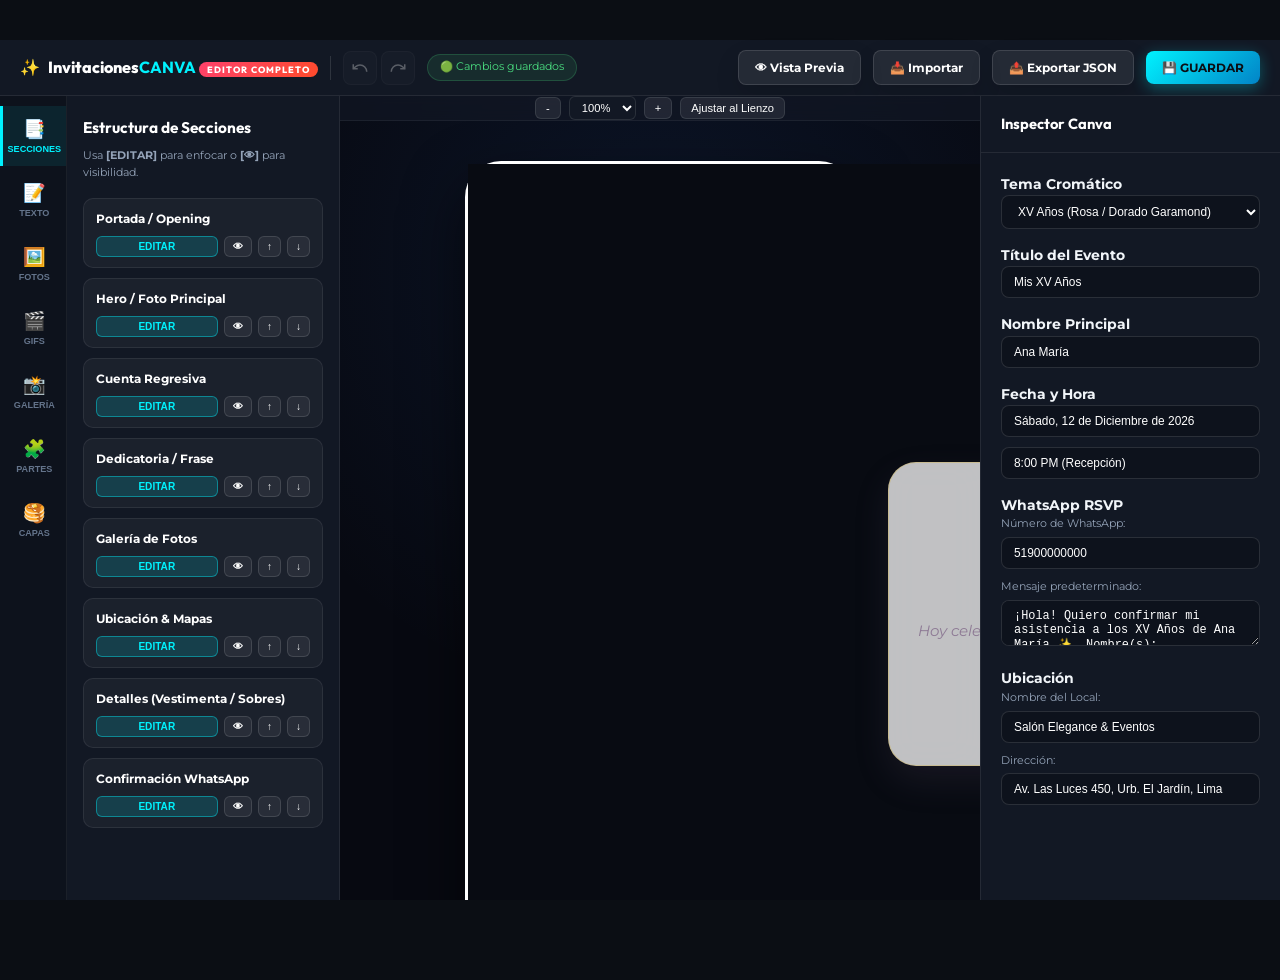
==== commit aead2f0e: "Solucion de arrastre libre de imagenes/GIFs y eliminacion de GIFs estaticos inservibles" ====
--- a/editor/index.html
+++ b/editor/index.html
@@ -312,9 +312,6 @@
                             <!-- Cover Overlay Section -->
                             <div id="sec-cover" class="cover-overlay" data-editor-id="sec-cover">
                                 <div id="particles-container" class="particles-layer"></div>
-                                <img src="../assets/gifs/xv/butterfly.gif" alt="Mariposa GIF" class="gif-decor gif-cover-butterfly" data-editor-id="gif-cover-butterfly">
-                                <img src="../assets/gifs/xv/sparkles.gif" alt="Destellos Izq" class="gif-decor gif-cover-sparkle-left" data-editor-id="gif-cover-sparkle-left">
-                                <img src="../assets/gifs/xv/sparkles.gif" alt="Destellos Der" class="gif-decor gif-cover-sparkle-right" data-editor-id="gif-cover-sparkle-right">
 
                                 <div class="cover-content glass-card" data-editor-id="cover-card">
                                     <div class="cover-badge" id="cover-badge" data-editor-id="cover-badge">INVITACIÓN ESPECIAL</div>
@@ -337,9 +334,6 @@
 
                                 <!-- Hero Section -->
                                 <section id="sec-hero" class="section hero-section" data-editor-id="sec-hero">
-                                    <img src="../assets/gifs/xv/butterfly.gif" alt="Mariposa Hero" class="gif-decor gif-hero-butterfly" data-editor-id="gif-hero-butterfly">
-                                    <img src="../assets/gifs/xv/flowers.gif" alt="Flores Hero" class="gif-decor gif-hero-flower-left" data-editor-id="gif-hero-flower-left">
-
                                     <div class="hero-container" data-editor-id="hero-container">
                                         <div class="hero-frame glow" data-editor-id="hero-frame">
                                             <img id="hero-img" src="../assets/images/xv/hero.svg" alt="Portada de invitación" class="hero-image" data-editor-id="hero-img">
@@ -358,7 +352,6 @@
 
                                 <!-- Countdown Section -->
                                 <section id="sec-countdown" class="section countdown-section" data-editor-id="sec-countdown">
-                                    <img src="../assets/gifs/xv/sparkles.gif" alt="Destellos Countdown" class="gif-decor gif-countdown-sparkle" data-editor-id="gif-countdown-sparkle">
                                     <div class="section-card glass-card gold-border" data-editor-id="countdown-card">
                                         <h3 class="section-subtitle" data-editor-id="cd-sub">CUENTA REGRESIVA</h3>
                                         <h2 class="section-title" data-editor-id="cd-title">Faltan tan solo...</h2>
@@ -373,8 +366,8 @@
 
                                 <!-- Message Section -->
                                 <section id="sec-message" class="section message-section" data-editor-id="sec-message">
-                                    <img src="../assets/gifs/xv/petals.gif" alt="Pétalos Mensaje" class="gif-decor gif-message-petals" data-editor-id="gif-message-petals">
                                     <div class="section-card glass-card ornamental-border" data-editor-id="message-card">
+
                                         <div class="ornament-top" data-editor-id="orn-top">❦</div>
                                         <div class="quote-icon" data-editor-id="q-left">“</div>
                                         <p id="main-message-text" class="message-text editable-text" data-editor-id="main-message-text">
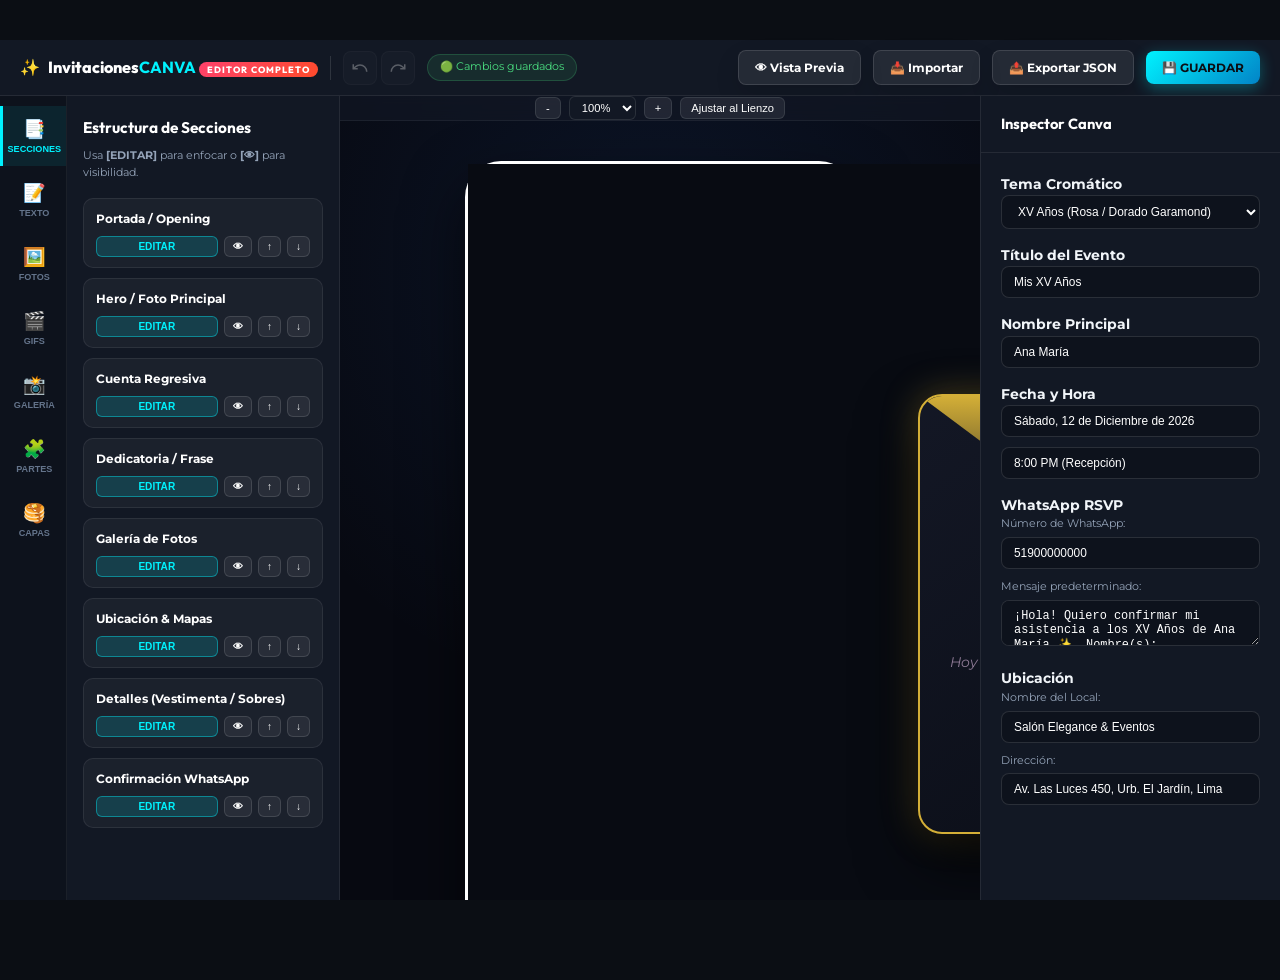
==== commit 06fc19af: "Portada estilo Carta/Sobre 3D animado y reparacion completa de todos los botones del editor Canva" ====
--- a/editor/index.html
+++ b/editor/index.html
@@ -309,19 +309,28 @@
                         <!-- Real Invitation Full Render Container -->
                         <div id="editor-invitation-container" class="editor-invitation-container">
                             
-                            <!-- Cover Overlay Section -->
+                            <!-- Cover Overlay Section (Interactive 3D Diplomatic Envelope) -->
                             <div id="sec-cover" class="cover-overlay" data-editor-id="sec-cover">
                                 <div id="particles-container" class="particles-layer"></div>
 
-                                <div class="cover-content glass-card" data-editor-id="cover-card">
-                                    <div class="cover-badge" id="cover-badge" data-editor-id="cover-badge">INVITACIÓN ESPECIAL</div>
-                                    <h1 class="cover-title glow-text editable-text" id="cover-title" data-editor-id="cover-title">Ana María</h1>
-                                    <p class="cover-quote editable-text" id="cover-quote" data-editor-id="cover-quote">Te invitamos a compartir este día tan especial</p>
-                                    <button id="open-invitation-btn" class="btn btn-gold btn-shimmer" data-editor-id="open-btn">
-                                        <span>ABRIR INVITACIÓN</span>
-                                    </button>
+                                <div class="envelope-container" id="envelope-container">
+                                    <div class="envelope-card-3d" id="envelope-card-3d">
+                                        <div class="envelope-flap" id="envelope-flap"></div>
+                                        <div class="wax-seal-badge" id="wax-seal">
+                                            <span class="seal-icon">✉️</span>
+                                        </div>
+                                        <div class="letter-card-inside" id="letter-card-inside">
+                                            <div class="cover-badge" id="cover-badge" data-editor-id="cover-badge">INVITACIÓN ESPECIAL</div>
+                                            <h1 class="cover-title glow-text editable-text" id="cover-title" data-editor-id="cover-title">Ana María</h1>
+                                            <p class="cover-quote editable-text" id="cover-quote" data-editor-id="cover-quote">Te invitamos a compartir este día tan especial</p>
+                                            <button id="open-invitation-btn" class="btn btn-gold btn-shimmer" data-editor-id="open-btn">
+                                                <span>ABRIR INVITACIÓN</span>
+                                            </button>
+                                        </div>
+                                    </div>
                                 </div>
                             </div>
+
 
                             <!-- Main Mobile Shell Showcase App -->
                             <main id="invitation-app" class="mobile-phone-shell">
--- a/invitacion/styles.css
+++ b/invitacion/styles.css
@@ -159,14 +159,96 @@
     100% { transform: translateY(-10vh) rotate(360deg); opacity: 0; }
 }
 
-.cover-content {
+/* ==========================================================================
+   3D ENVELOPE / ANIMATED DIPLOMATIC LETTER COVER SCREEN
+   ========================================================================== */
+.envelope-container {
+    perspective: 1000px;
+    width: 380px;
+    max-width: 90vw;
+    margin: 0 auto;
+    position: relative;
+    z-index: 10;
+}
+
+.envelope-card-3d {
+    width: 100%;
+    min-height: 440px;
+    background: linear-gradient(145deg, rgba(20, 24, 38, 0.95), rgba(10, 13, 22, 0.98));
+    border: 2px solid var(--accent-color);
+    border-radius: 24px;
+    box-shadow: 0 25px 60px rgba(0, 0, 0, 0.8), 0 0 35px rgba(212, 175, 55, 0.35);
+    position: relative;
+    overflow: hidden;
+    transform-style: preserve-3d;
+    transition: transform 0.6s cubic-bezier(0.34, 1.56, 0.64, 1);
+    cursor: pointer;
+}
+
+.envelope-card-3d:hover {
+    transform: translateY(-8px) scale(1.02);
+    box-shadow: 0 35px 80px rgba(0, 0, 0, 0.9), 0 0 50px rgba(212, 175, 55, 0.5);
+}
+
+.envelope-flap {
+    position: absolute;
+    top: 0;
+    left: 0;
+    width: 100%;
+    height: 140px;
+    background: linear-gradient(180deg, var(--accent-color) 0%, rgba(18, 22, 35, 0.95) 100%);
+    clip-path: polygon(0 0, 50% 100%, 100% 0);
+    transform-origin: top center;
+    transition: transform 0.6s ease-in-out;
+    z-index: 15;
+    border-bottom: 2px solid var(--accent-color);
+}
+
+.wax-seal-badge {
+    position: absolute;
+    top: 110px;
+    left: calc(50% - 30px);
+    width: 60px;
+    height: 60px;
+    background: radial-gradient(circle, #ffd700 0%, #b38600 70%, #805e00 100%);
+    border: 3px solid #ffffff;
+    border-radius: 50%;
+    display: flex;
+    align-items: center;
+    justify-content: center;
+    box-shadow: 0 8px 25px rgba(0, 0, 0, 0.6), 0 0 20px rgba(255, 215, 0, 0.8);
+    z-index: 20;
+    transition: all 0.5s ease;
+    animation: sealPulse 2s infinite alternate;
+}
+
+@keyframes sealPulse {
+    0% { transform: scale(1); box-shadow: 0 8px 25px rgba(0,0,0,0.6), 0 0 15px rgba(255, 215, 0, 0.6); }
+    100% { transform: scale(1.08); box-shadow: 0 12px 30px rgba(0,0,0,0.8), 0 0 30px rgba(255, 215, 0, 0.95); }
+}
+
+.seal-icon { font-size: 1.7rem; }
+
+.letter-card-inside {
+    padding: 150px 25px 35px 25px;
     text-align: center;
-    max-width: 440px;
-    width: 100%;
-    padding: 40px 25px;
     position: relative;
-    z-index: 2;
-    animation: fadeInScale 1s ease;
+    z-index: 5;
+    transition: transform 0.8s cubic-bezier(0.34, 1.56, 0.64, 1);
+}
+
+/* Animación al Abrir la Carta */
+.envelope-card-3d.open-anim .envelope-flap {
+    transform: rotateX(-180deg);
+}
+
+.envelope-card-3d.open-anim .wax-seal-badge {
+    opacity: 0;
+    transform: scale(0.2) rotate(180deg);
+}
+
+.envelope-card-3d.open-anim .letter-card-inside {
+    transform: translateY(-70px);
 }
 
 .cover-badge {
@@ -178,26 +260,27 @@
     border: 1px solid var(--glass-border);
     padding: 6px 18px;
     border-radius: 30px;
-    margin-bottom: 20px;
+    margin-bottom: 15px;
     font-weight: 700;
     background: rgba(255,255,255,0.1);
 }
 
 .cover-title {
     font-family: var(--font-heading);
-    font-size: clamp(2.2rem, 7vw, 3.2rem);
+    font-size: clamp(2rem, 6.5vw, 3rem);
     line-height: 1.15;
     color: var(--text-color);
-    margin-bottom: 15px;
+    margin-bottom: 12px;
     font-weight: 700;
 }
 
 .cover-quote {
-    font-size: 1.05rem;
+    font-size: 0.98rem;
     color: var(--text-muted);
     font-style: italic;
-    margin-bottom: 25px;
-}
+    margin-bottom: 20px;
+}
+
 
 .cover-decoration {
     display: flex;
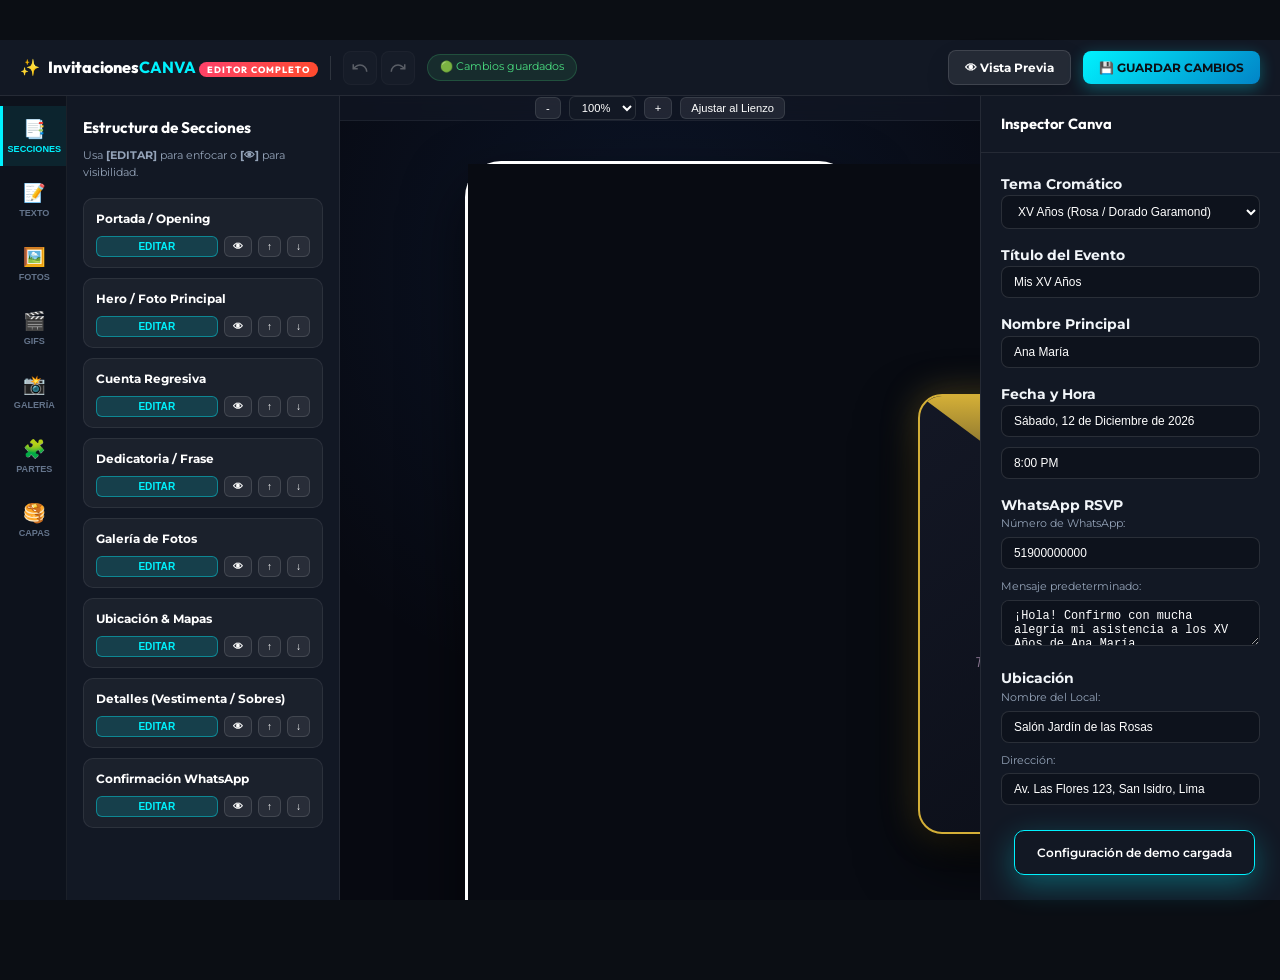
==== commit 7c2911ab: "Eliminacion de botones importar/exportar json y definicion de syncDOMToConfig para guardado local 10" ====
--- a/editor/index.html
+++ b/editor/index.html
@@ -40,18 +40,12 @@
             <button id="btn-preview" class="btn btn-secondary-editor" title="Abrir vista previa pública real">
                 <span>👁 Vista Previa</span>
             </button>
-            <button id="btn-import-json" class="btn btn-secondary-editor" title="Cargar JSON">
-                <span>📥 Importar</span>
-            </button>
-            <input type="file" id="json-file-input" accept=".json" style="display: none;">
-            <button id="btn-export-json" class="btn btn-secondary-editor" title="Descargar configuración JSON">
-                <span>📤 Exportar JSON</span>
-            </button>
-            <button id="btn-save" class="btn btn-primary-editor" title="Guardar cambios">
-                <span>💾 GUARDAR</span>
+            <button id="btn-save" class="btn btn-primary-editor" title="Guardar cambios directamente">
+                <span>💾 GUARDAR CAMBIOS</span>
             </button>
         </div>
     </header>
+
 
     <!-- Main Workspace Grid -->
     <div class="editor-workspace">
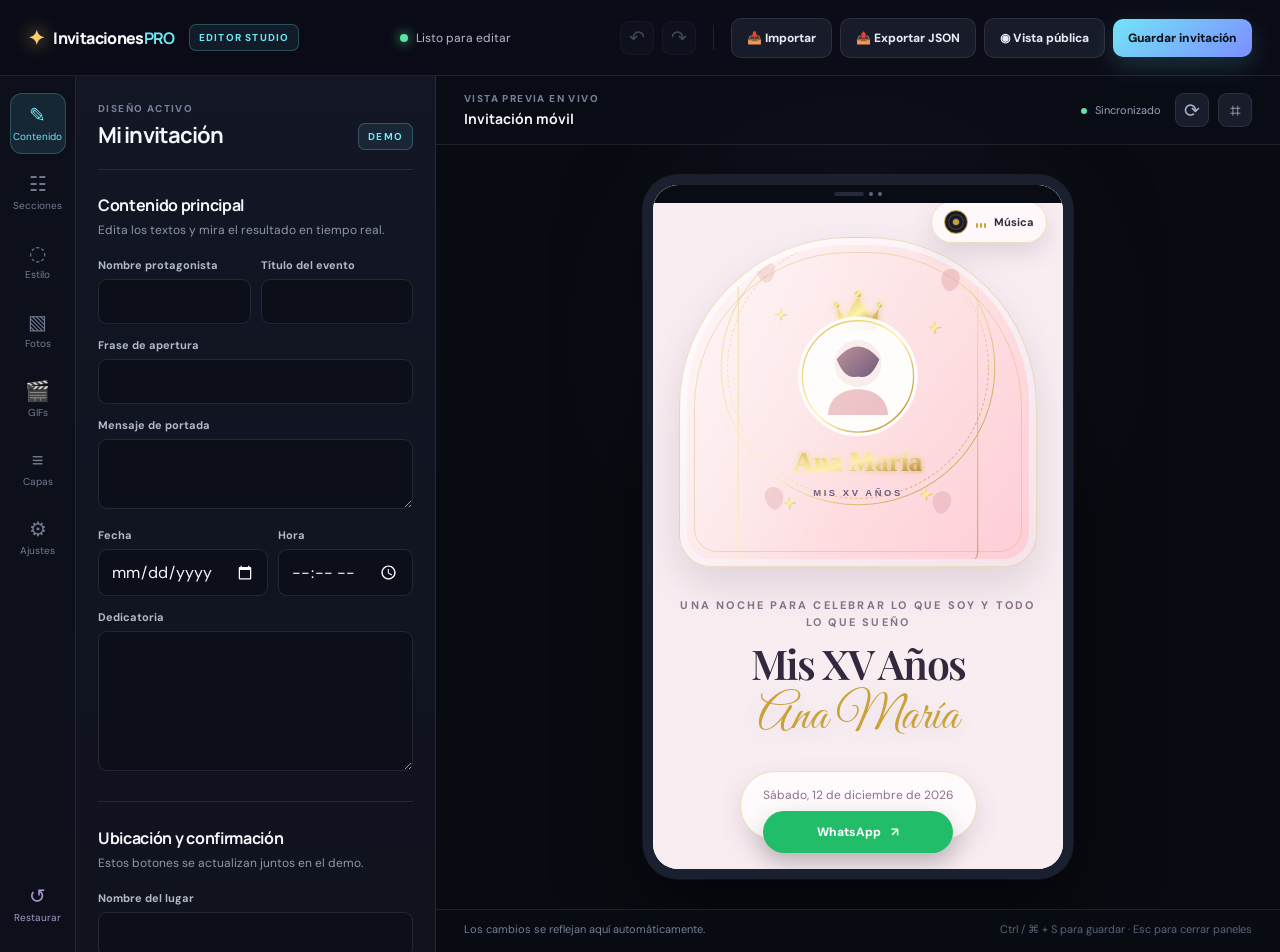
==== commit c31693c5: "Editor visual completo con GIFs y elementos editables" ====
--- a/editor/index.html
+++ b/editor/index.html
@@ -3,583 +3,182 @@
 <head>
     <meta charset="UTF-8">
     <meta name="viewport" content="width=device-width, initial-scale=1.0">
-    <title>Editor Visual Canva | Invitaciones Digitales</title>
+    <meta name="color-scheme" content="dark">
+    <title>Editor Studio | Invitaciones</title>
     <link rel="icon" type="image/svg+xml" href="../assets/images/favicon.svg">
-    
-    <!-- Google Fonts Luxury Collection -->
     <link rel="preconnect" href="https://fonts.googleapis.com">
     <link rel="preconnect" href="https://fonts.gstatic.com" crossorigin>
-    <link href="https://fonts.googleapis.com/css2?family=Cormorant+Garamond:ital,wght@0,400;0,600;0,700;1,400&family=Great+Vibes&family=Montserrat:wght@300;400;500;600;700;800&family=Outfit:wght@300;400;600;800;900&family=Playfair+Display:ital,wght@0,400;0,600;0,700;1,400&display=swap" rel="stylesheet">
-    
-    <!-- Public Invitation Styles + Editor Styles -->
-    <link rel="stylesheet" href="../invitacion/styles.css">
-    <link rel="stylesheet" href="editor.css">
+    <link href="https://fonts.googleapis.com/css2?family=DM+Sans:wght@400;500;600;700&family=Manrope:wght@500;600;700;800&family=Playfair+Display:ital,wght@0,500;0,600;1,500&display=swap" rel="stylesheet">
+    <link rel="stylesheet" href="editor.css?v=20260812-4">
 </head>
-<body class="editor-body">
-
-    <!-- Top Navigation Header Bar -->
-    <header class="editor-header">
-        <div class="header-left">
-            <a href="../index.html" class="editor-logo">
-                <span class="logo-icon">✨</span>
-                <span>Invitaciones<strong class="highlight">CANVA</strong> <small class="editor-tag">EDITOR COMPLETO</small></span>
-            </a>
-            <div class="header-divider"></div>
-            <div class="history-controls">
-                <button id="btn-undo" class="btn-icon" title="Deshacer (Ctrl+Z)" disabled>
-                    <svg width="18" height="18" viewBox="0 0 24 24" fill="none" stroke="currentColor" stroke-width="2"><path d="M3 7v6h6"/><path d="M21 17a9 9 0 00-9-9 9 9 0 00-6 2.3L3 13"/></svg>
-                </button>
-                <button id="btn-redo" class="btn-icon" title="Rehacer (Ctrl+Y)" disabled>
-                    <svg width="18" height="18" viewBox="0 0 24 24" fill="none" stroke="currentColor" stroke-width="2"><path d="M21 7v6h-6"/><path d="M3 17a9 9 0 019-9 9 9 0 016 2.3l3 2.7"/></svg>
-                </button>
-            </div>
-            <span id="save-status" class="save-status-badge">🟢 Cambios guardados</span>
+<body class="studio-body">
+    <header class="studio-header">
+        <div class="brand-lockup">
+            <a class="brand" href="../index.html" aria-label="Volver al inicio"><span class="brand-mark">✦</span><span>Invitaciones<strong>PRO</strong></span></a>
+            <span class="studio-pill">EDITOR STUDIO</span>
         </div>
-
-        <div class="header-right">
-            <button id="btn-preview" class="btn btn-secondary-editor" title="Abrir vista previa pública real">
-                <span>👁 Vista Previa</span>
-            </button>
-            <button id="btn-save" class="btn btn-primary-editor" title="Guardar cambios directamente">
-                <span>💾 GUARDAR CAMBIOS</span>
-            </button>
+        <div class="header-context"><span class="status-dot"></span><span id="save-status">Listo para editar</span><span class="saved-time" id="saved-time"></span></div>
+        <div class="header-actions">
+            <button class="icon-button" id="btn-undo" type="button" title="Deshacer (Ctrl+Z)" disabled>↶</button>
+            <button class="icon-button" id="btn-redo" type="button" title="Rehacer (Ctrl+Y)" disabled>↷</button>
+            <span class="header-divider"></span>
+            <button class="button button-ghost" id="btn-import-json" type="button" title="Cargar archivo JSON">📥 Importar</button>
+            <input type="file" id="json-file-input" accept=".json" hidden>
+            <button class="button button-ghost" id="btn-export-json" type="button" title="Descargar configuración JSON">📤 Exportar JSON</button>
+            <button class="button button-ghost" id="btn-preview" type="button">◉ Vista pública</button>
+            <button class="button button-primary" id="btn-save" type="button">Guardar invitación</button>
         </div>
     </header>
 
+    <main class="studio-layout">
+        <aside class="control-rail" aria-label="Herramientas del editor">
+            <button class="rail-item active" data-panel="content-panel" type="button"><span>✎</span><small>Contenido</small></button>
+            <button class="rail-item" data-panel="sections-panel" type="button"><span>☷</span><small>Secciones</small></button>
+            <button class="rail-item" data-panel="style-panel" type="button"><span>◌</span><small>Estilo</small></button>
+            <button class="rail-item" data-panel="media-panel" type="button"><span>▧</span><small>Fotos</small></button>
+            <button class="rail-item" data-panel="gifs-panel" type="button"><span>🎬</span><small>GIFs</small></button>
+            <button class="rail-item" data-panel="layers-panel" type="button"><span>≡</span><small>Capas</small></button>
+            <button class="rail-item" data-panel="inspector-panel" type="button"><span>⚙</span><small>Ajustes</small></button>
+            <div class="rail-spacer"></div>
+            <button class="rail-item rail-reset" id="btn-reset" type="button" title="Restaurar configuración original"><span>↺</span><small>Restaurar</small></button>
+        </aside>
 
-    <!-- Main Workspace Grid -->
-    <div class="editor-workspace">
+        <aside class="settings-panel">
+            <div class="settings-heading">
+                <div><span class="eyebrow">Diseño activo</span><h1 id="design-name">Mi invitación</h1></div>
+                <span class="design-id" id="design-id">demo</span>
+            </div>
 
-        <!-- Left Tools Sidebar -->
-        <aside class="sidebar-tools">
-            <nav class="tools-tabs">
-                <button class="tab-btn active" data-tab="tab-sections" title="Secciones">
-                    <span class="tab-icon">📑</span>
-                    <span class="tab-label">Secciones</span>
-                </button>
-                <button class="tab-btn" data-tab="tab-text" title="Texto">
-                    <span class="tab-icon">📝</span>
-                    <span class="tab-label">Texto</span>
-                </button>
-                <button class="tab-btn" data-tab="tab-images" title="Imágenes">
-                    <span class="tab-icon">🖼️</span>
-                    <span class="tab-label">Fotos</span>
-                </button>
-                <button class="tab-btn" data-tab="tab-gifs" title="GIFs Animados">
-                    <span class="tab-icon">🎬</span>
-                    <span class="tab-label">GIFs</span>
-                </button>
-                <button class="tab-btn" data-tab="tab-gallery" title="Galería">
-                    <span class="tab-icon">📸</span>
-                    <span class="tab-label">Galería</span>
-                </button>
-                <button class="tab-btn" data-tab="tab-components" title="Componentes">
-                    <span class="tab-icon">🧩</span>
-                    <span class="tab-label">Partes</span>
-                </button>
-                <button class="tab-btn" data-tab="tab-layers" title="Capas">
-                    <span class="tab-icon">🥞</span>
-                    <span class="tab-label">Capas</span>
-                </button>
-            </nav>
+            <section class="settings-view active" id="content-panel">
+                <div class="panel-intro"><h2>Contenido principal</h2><p>Edita los textos y mira el resultado en tiempo real.</p></div>
+                <div class="field-grid two-col">
+                    <label class="field"><span>Nombre protagonista</span><input id="field-personName" type="text" autocomplete="off"></label>
+                    <label class="field"><span>Título del evento</span><input id="field-title" type="text" autocomplete="off"></label>
+                </div>
+                <label class="field"><span>Frase de apertura</span><input id="field-subtitle" type="text" autocomplete="off"></label>
+                <label class="field"><span>Mensaje de portada</span><textarea id="field-coverQuote" rows="2"></textarea></label>
+                <div class="field-grid two-col">
+                    <label class="field"><span>Fecha</span><input id="field-date" type="date"></label>
+                    <label class="field"><span>Hora</span><input id="field-time" type="time"></label>
+                </div>
+                <label class="field"><span>Dedicatoria</span><textarea id="field-mainMessage" rows="5"></textarea></label>
+                <div class="section-divider"></div>
+                <div class="panel-intro compact"><h2>Ubicación y confirmación</h2><p>Estos botones se actualizan juntos en el demo.</p></div>
+                <label class="field"><span>Nombre del lugar</span><input id="field-locationName" type="text" autocomplete="off"></label>
+                <label class="field"><span>Dirección</span><input id="field-address" type="text" autocomplete="off"></label>
+                <label class="field"><span>WhatsApp para RSVP</span><input id="field-whatsapp" type="tel" inputmode="numeric" autocomplete="off"></label>
+                <label class="field"><span>Mensaje de confirmación</span><textarea id="field-whatsappMessage" rows="3"></textarea></label>
+                <div class="field-grid two-col">
+                    <label class="field"><span>Vestimenta</span><input id="field-dressCode" type="text"></label>
+                    <label class="field"><span>Pase / invitados</span><input id="field-passInfo" type="text"></label>
+                </div>
+                <label class="field"><span>Regalos</span><input id="field-giftInfo" type="text"></label>
+                <label class="field"><span>Mensaje final</span><textarea id="field-finalMessage" rows="2"></textarea></label>
+            </section>
 
-            <div class="tools-panel-content">
+            <section class="settings-view" id="sections-panel">
+                <div class="panel-intro"><h2>Secciones visibles</h2><p>Activa o desactiva bloques completos sin perder su contenido.</p></div>
+                <div class="toggle-list">
+                    <label class="toggle-row"><span><b>Cuenta regresiva</b><small>Contador hasta el evento</small></span><input id="toggle-showCountdown" type="checkbox"><i></i></label>
+                    <label class="toggle-row"><span><b>Galería de recuerdos</b><small>Fotos con visor ampliado</small></span><input id="toggle-showGallery" type="checkbox"><i></i></label>
+                    <label class="toggle-row"><span><b>Video especial</b><small>Bloque multimedia opcional</small></span><input id="toggle-showVideo" type="checkbox"><i></i></label>
+                    <label class="toggle-row"><span><b>Ubicación y mapas</b><small>Google Maps y Waze</small></span><input id="toggle-showMap" type="checkbox"><i></i></label>
+                    <label class="toggle-row"><span><b>Música de fondo</b><small>El invitado la activa cuando quiera</small></span><input id="toggle-showMusic" type="checkbox"><i></i></label>
+                </div>
+                <div class="tip-card"><span>✦</span><p>El demo público abre directamente el contenido en modo vista previa. La carta de apertura seguirá apareciendo para tus invitados.</p></div>
+            </section>
 
-                <!-- Tab 1: Gestor de Secciones Completo -->
-                <div id="tab-sections" class="panel-section active">
-                    <h3>Estructura de Secciones</h3>
-                    <p class="panel-desc">Usa <b>[EDITAR]</b> para enfocar o <b>[👁]</b> para visibilidad.</p>
-                    <ul id="sections-list" class="sections-list-stack">
-                        <li class="section-item" data-sec-id="sec-cover">
-                            <span class="sec-title">Portada / Opening</span>
-                            <div class="sec-btn-group">
-                                <button class="btn-sec-act btn-sec-edit" data-act="edit" data-sec="sec-cover">EDITAR</button>
-                                <button class="btn-sec-act btn-sec-vis" data-act="vis" data-sec="sec-cover">👁</button>
-                                <button class="btn-sec-act btn-sec-up" data-act="up" data-sec="sec-cover">↑</button>
-                                <button class="btn-sec-act btn-sec-down" data-act="down" data-sec="sec-cover">↓</button>
-                            </div>
-                        </li>
-                        <li class="section-item" data-sec-id="sec-hero">
-                            <span class="sec-title">Hero / Foto Principal</span>
-                            <div class="sec-btn-group">
-                                <button class="btn-sec-act btn-sec-edit" data-act="edit" data-sec="sec-hero">EDITAR</button>
-                                <button class="btn-sec-act btn-sec-vis" data-act="vis" data-sec="sec-hero">👁</button>
-                                <button class="btn-sec-act btn-sec-up" data-act="up" data-sec="sec-hero">↑</button>
-                                <button class="btn-sec-act btn-sec-down" data-act="down" data-sec="sec-hero">↓</button>
-                            </div>
-                        </li>
-                        <li class="section-item" data-sec-id="sec-countdown">
-                            <span class="sec-title">Cuenta Regresiva</span>
-                            <div class="sec-btn-group">
-                                <button class="btn-sec-act btn-sec-edit" data-act="edit" data-sec="sec-countdown">EDITAR</button>
-                                <button class="btn-sec-act btn-sec-vis" data-act="vis" data-sec="sec-countdown">👁</button>
-                                <button class="btn-sec-act btn-sec-up" data-act="up" data-sec="sec-countdown">↑</button>
-                                <button class="btn-sec-act btn-sec-down" data-act="down" data-sec="sec-countdown">↓</button>
-                            </div>
-                        </li>
-                        <li class="section-item" data-sec-id="sec-message">
-                            <span class="sec-title">Dedicatoria / Frase</span>
-                            <div class="sec-btn-group">
-                                <button class="btn-sec-act btn-sec-edit" data-act="edit" data-sec="sec-message">EDITAR</button>
-                                <button class="btn-sec-act btn-sec-vis" data-act="vis" data-sec="sec-message">👁</button>
-                                <button class="btn-sec-act btn-sec-up" data-act="up" data-sec="sec-message">↑</button>
-                                <button class="btn-sec-act btn-sec-down" data-act="down" data-sec="sec-message">↓</button>
-                            </div>
-                        </li>
-                        <li class="section-item" data-sec-id="sec-gallery">
-                            <span class="sec-title">Galería de Fotos</span>
-                            <div class="sec-btn-group">
-                                <button class="btn-sec-act btn-sec-edit" data-act="edit" data-sec="sec-gallery">EDITAR</button>
-                                <button class="btn-sec-act btn-sec-vis" data-act="vis" data-sec="sec-gallery">👁</button>
-                                <button class="btn-sec-act btn-sec-up" data-act="up" data-sec="sec-gallery">↑</button>
-                                <button class="btn-sec-act btn-sec-down" data-act="down" data-sec="sec-gallery">↓</button>
-                            </div>
-                        </li>
-                        <li class="section-item" data-sec-id="sec-map">
-                            <span class="sec-title">Ubicación & Mapas</span>
-                            <div class="sec-btn-group">
-                                <button class="btn-sec-act btn-sec-edit" data-act="edit" data-sec="sec-map">EDITAR</button>
-                                <button class="btn-sec-act btn-sec-vis" data-act="vis" data-sec="sec-map">👁</button>
-                                <button class="btn-sec-act btn-sec-up" data-act="up" data-sec="sec-map">↑</button>
-                                <button class="btn-sec-act btn-sec-down" data-act="down" data-sec="sec-map">↓</button>
-                            </div>
-                        </li>
-                        <li class="section-item" data-sec-id="sec-details">
-                            <span class="sec-title">Detalles (Vestimenta / Sobres)</span>
-                            <div class="sec-btn-group">
-                                <button class="btn-sec-act btn-sec-edit" data-act="edit" data-sec="sec-details">EDITAR</button>
-                                <button class="btn-sec-act btn-sec-vis" data-act="vis" data-sec="sec-details">👁</button>
-                                <button class="btn-sec-act btn-sec-up" data-act="up" data-sec="sec-details">↑</button>
-                                <button class="btn-sec-act btn-sec-down" data-act="down" data-sec="sec-details">↓</button>
-                            </div>
-                        </li>
-                        <li class="section-item" data-sec-id="sec-rsvp">
-                            <span class="sec-title">Confirmación WhatsApp</span>
-                            <div class="sec-btn-group">
-                                <button class="btn-sec-act btn-sec-edit" data-act="edit" data-sec="sec-rsvp">EDITAR</button>
-                                <button class="btn-sec-act btn-sec-vis" data-act="vis" data-sec="sec-rsvp">👁</button>
-                                <button class="btn-sec-act btn-sec-up" data-act="up" data-sec="sec-rsvp">↑</button>
-                                <button class="btn-sec-act btn-sec-down" data-act="down" data-sec="sec-rsvp">↓</button>
-                            </div>
-                        </li>
-                    </ul>
+            <section class="settings-view" id="style-panel">
+                <div class="panel-intro"><h2>Dirección visual</h2><p>Elige una paleta preparada para cada tipo de celebración.</p></div>
+                <label class="field"><span>Tema</span><select id="field-theme"><option value="theme-quinceanos">XV años · Rosa & dorado</option><option value="theme-boda">Boda · Marfil & oliva</option><option value="theme-cumpleanos">Cumpleaños · Neón & noche</option></select></label>
+                <div class="theme-preview-grid">
+                    <button type="button" class="theme-card theme-card-xv" data-theme="theme-quinceanos"><span></span><b>Romántico</b><small>Rosa / dorado</small></button>
+                    <button type="button" class="theme-card theme-card-boda" data-theme="theme-boda"><span></span><b>Editorial</b><small>Marfil / oliva</small></button>
+                    <button type="button" class="theme-card theme-card-party" data-theme="theme-cumpleanos"><span></span><b>Party</b><small>Neón / noche</small></button>
                 </div>
+            </section>
 
-                <!-- Tab 2: Texto -->
-                <div id="tab-text" class="panel-section">
-                    <h3>Edición de Texto WYSIWYG</h3>
-                    <p class="panel-desc">Haz doble clic sobre cualquier texto del lienzo para escribir directamente.</p>
-                    <div class="element-buttons-stack">
-                        <button class="add-btn" id="btn-add-new-text">
-                            + Añadir Nuevo Texto al Lienzo
-                        </button>
+            <section class="settings-view" id="media-panel">
+                <div class="panel-intro"><h2>Galería de fotos</h2><p>Reemplaza las imágenes de ejemplo por recuerdos reales.</p></div>
+                <label class="upload-button"><input id="gallery-upload" type="file" accept="image/*" multiple><span>＋ Subir fotos desde tu equipo</span></label>
+                <div class="sample-actions"><button type="button" class="small-button" data-add-sample="../assets/images/xv/g1.svg">+ Foto demo</button><button type="button" class="small-button" id="btn-clear-gallery">Vaciar galería</button></div>
+                <div id="gallery-editor-list" class="gallery-editor-list"></div>
+                <div class="tip-card soft"><span>i</span><p>Las imágenes cargadas se guardan en este navegador junto con el diseño.</p></div>
+            </section>
+
+            <!-- 🎬 Pestaña de GIFs Decorativos Animados Reales -->
+            <section class="settings-view" id="gifs-panel">
+                <div class="panel-intro"><h2>GIFs & Decoraciones</h2><p>Agrega destellos, mariposas y pétalos flotantes animados.</p></div>
+                <label class="upload-button"><input id="gif-upload" type="file" accept="image/gif,image/*"><span>✨ Subir GIF desde tu equipo</span></label>
+                <div class="gifs-grid" id="gifs-preset-grid">
+                    <button type="button" class="gif-preset-card" data-gif-src="../assets/gifs/xv/butterfly.gif" data-gif-name="Mariposa Dorada">
+                        <img src="../assets/gifs/xv/butterfly.gif" alt="Mariposa">
+                        <span>Mariposa</span>
+                    </button>
+                    <button type="button" class="gif-preset-card" data-gif-src="../assets/gifs/xv/sparkles.gif" data-gif-name="Destellos Dorados">
+                        <img src="../assets/gifs/xv/sparkles.gif" alt="Destellos">
+                        <span>Destellos</span>
+                    </button>
+                    <button type="button" class="gif-preset-card" data-gif-src="../assets/gifs/xv/flowers.gif" data-gif-name="Flores Elegantes">
+                        <img src="../assets/gifs/xv/flowers.gif" alt="Flores">
+                        <span>Flores</span>
+                    </button>
+                    <button type="button" class="gif-preset-card" data-gif-src="../assets/gifs/xv/petals.gif" data-gif-name="Lluvia de Pétalos">
+                        <img src="../assets/gifs/xv/petals.gif" alt="Pétalos">
+                        <span>Pétalos</span>
+                    </button>
+                    <button type="button" class="gif-preset-card" data-gif-src="../assets/gifs/xv/glitter.gif" data-gif-name="Brillo Glitter">
+                        <img src="../assets/gifs/xv/glitter.gif" alt="Glitter">
+                        <span>Glitter</span>
+                    </button>
+                </div>
+            </section>
+
+            <!-- ≡ Pestaña de Capas (Layers) -->
+            <section class="settings-view" id="layers-panel">
+                <div class="panel-intro"><h2>Capas de la invitación</h2><p>Administra la jerarquía y visibilidad de los elementos del lienzo.</p></div>
+                <div id="layers-tree" class="layers-tree-container"></div>
+            </section>
+
+            <!-- ⚙ Pestaña de Propiedades e Inspector -->
+            <section class="settings-view" id="inspector-panel">
+                <div class="panel-intro"><h2>Inspector de elemento</h2><p>Ajusta posición, tamaño, rotación u opacidad del objeto seleccionado.</p></div>
+                <div id="inspector-empty" class="tip-card soft"><span>✦</span><p>Haz clic en cualquier GIF o elemento flotante para editar sus propiedades de transformación.</p></div>
+                <div id="inspector-form" hidden>
+                    <div class="field-grid two-col">
+                        <label class="field"><span>Posición X (px)</span><input id="insp-x" type="number"></label>
+                        <label class="field"><span>Posición Y (px)</span><input id="insp-y" type="number"></label>
+                    </div>
+                    <div class="field-grid two-col">
+                        <label class="field"><span>Ancho (px)</span><input id="insp-w" type="number"></label>
+                        <label class="field"><span>Alto (px)</span><input id="insp-h" type="number"></label>
+                    </div>
+                    <div class="field-grid two-col">
+                        <label class="field"><span>Rotación (°)</span><input id="insp-rot" type="number" min="-360" max="360"></label>
+                        <label class="field"><span>Opacidad (0-100%)</span><input id="insp-opacity" type="number" min="0" max="100"></label>
+                    </div>
+                    <label class="field"><span>Capa (Z-Index)</span><input id="insp-zindex" type="number"></label>
+                    <div class="inspector-actions">
+                        <button type="button" class="small-button" id="btn-insp-dup">📋 Duplicar</button>
+                        <button type="button" class="small-button" id="btn-insp-lock">🔒 Bloquear</button>
+                        <button type="button" class="small-button danger" id="btn-insp-del">🗑️ Eliminar</button>
                     </div>
                 </div>
-
-                <!-- Tab 3: Imágenes -->
-                <div id="tab-images" class="panel-section">
-                    <h3>Biblioteca de Imágenes</h3>
-                    <div class="upload-box">
-                        <input type="file" id="img-upload-input" accept="image/*" style="display: none;">
-                        <button id="btn-trigger-upload" class="btn btn-secondary-editor full-w">
-                            <span>📁 SUBIR IMAGEN DESDE PC</span>
-                        </button>
-                    </div>
-                    <h4>Imágenes de Servidor</h4>
-                    <div class="samples-grid">
-                        <div class="sample-item" data-action="add-image" data-src="../assets/images/xv/hero.svg">
-                            <img src="../assets/images/xv/hero.svg" alt="XV Hero">
-                            <span>XV Hero</span>
-                        </div>
-                        <div class="sample-item" data-action="add-image" data-src="../assets/images/boda/hero.svg">
-                            <img src="../assets/images/boda/hero.svg" alt="Boda Hero">
-                            <span>Boda Hero</span>
-                        </div>
-                        <div class="sample-item" data-action="add-image" data-src="../assets/images/cumpleanos/hero.svg">
-                            <img src="../assets/images/cumpleanos/hero.svg" alt="Cumple Hero">
-                            <span>Cumple Hero</span>
-                        </div>
-                    </div>
-                </div>
-
-                <!-- Tab 4: GIFs Animados Reales (Thumbnails Vivos) -->
-                <div id="tab-gifs" class="panel-section">
-                    <h3>GIFs Animados Decorativos</h3>
-                    <p class="panel-desc">Conservan animación e imágenes reales en el lienzo.</p>
-                    
-                    <div class="upload-box">
-                        <input type="file" id="gif-upload-input" accept="image/gif" style="display: none;">
-                        <button id="btn-trigger-gif-upload" class="btn btn-secondary-editor full-w">
-                            <span>✨ SUBIR GIF DESDE PC</span>
-                        </button>
-                    </div>
-
-                    <h4>GIFs Disponibles (`/assets/gifs/`)</h4>
-                    <div class="gifs-grid">
-                        <div class="gif-item" data-action="add-gif" data-src="../assets/gifs/xv/butterfly.gif" data-name="Mariposa Dorada">
-                            <img src="../assets/gifs/xv/butterfly.gif" alt="Mariposa">
-                            <span>Mariposa</span>
-                        </div>
-                        <div class="gif-item" data-action="add-gif" data-src="../assets/gifs/xv/sparkles.gif" data-name="Destellos Dorados">
-                            <img src="../assets/gifs/xv/sparkles.gif" alt="Destellos">
-                            <span>Destellos</span>
-                        </div>
-                        <div class="gif-item" data-action="add-gif" data-src="../assets/gifs/xv/flowers.gif" data-name="Flores Rosas">
-                            <img src="../assets/gifs/xv/flowers.gif" alt="Flores">
-                            <span>Flores</span>
-                        </div>
-                        <div class="gif-item" data-action="add-gif" data-src="../assets/gifs/xv/petals.gif" data-name="Lluvia de Pétalos">
-                            <img src="../assets/gifs/xv/petals.gif" alt="Pétalos">
-                            <span>Pétalos</span>
-                        </div>
-                        <div class="gif-item" data-action="add-gif" data-src="../assets/gifs/xv/glitter.gif" data-name="Brillo Glitter">
-                            <img src="../assets/gifs/xv/glitter.gif" alt="Glitter">
-                            <span>Glitter</span>
-                        </div>
-                    </div>
-                </div>
-
-                <!-- Tab 5: Galería de Fotos Individuales -->
-                <div id="tab-gallery" class="panel-section">
-                    <h3>Gestor de Fotos de Galería</h3>
-                    <div class="upload-box">
-                        <input type="file" id="gallery-photo-upload" accept="image/*" style="display: none;">
-                        <button id="btn-trigger-gallery-upload" class="btn btn-secondary-editor full-w">
-                            <span>📸 Añadir Foto a Galería</span>
-                        </button>
-                    </div>
-                    <div id="editor-gallery-items" class="editor-gallery-stack mt-15"></div>
-                </div>
-
-                <!-- Tab 6: Componentes -->
-                <div id="tab-components" class="panel-section">
-                    <h3>Partes e Interacciones</h3>
-                    <div class="element-buttons-stack">
-                        <button class="add-btn" data-focus="sec-rsvp">💚 WhatsApp RSVP</button>
-                        <button class="add-btn" data-focus="sec-map">📍 Ubicación Google Maps / Waze</button>
-                        <button class="add-btn" data-focus="sec-countdown">⏳ Cuenta Regresiva</button>
-                    </div>
-                </div>
-
-                <!-- Tab 7: Capas Sincronizadas (Layers) -->
-                <div id="tab-layers" class="panel-section">
-                    <h3>Arbol de Capas Sincronizado</h3>
-                    <ul id="layers-list" class="layers-list"></ul>
-                </div>
-
-            </div>
+            </section>
         </aside>
 
-        <!-- Center Scrollable Canvas Viewport -->
-        <main class="canvas-viewport">
-            
-            <!-- Zoom Controls -->
-            <div class="canvas-controls-bar">
-                <div class="zoom-group">
-                    <button id="btn-zoom-out" class="btn-zoom" title="Alejar">-</button>
-                    <select id="zoom-select" class="zoom-dropdown">
-                        <option value="0.25">25%</option>
-                        <option value="0.5">50%</option>
-                        <option value="0.75">75%</option>
-                        <option value="1" selected>100%</option>
-                        <option value="1.25">125%</option>
-                    </select>
-                    <button id="btn-zoom-in" class="btn-zoom" title="Acercar">+</button>
-                    <button id="btn-zoom-fit" class="btn-zoom-fit">Ajustar al Lienzo</button>
-                </div>
+        <section class="preview-workspace">
+            <div class="preview-toolbar">
+                <div><span class="eyebrow">Vista previa en vivo</span><strong id="preview-label">Invitación móvil</strong></div>
+                <div class="preview-tools"><span class="preview-status"><i></i> Sincronizado</span><button class="tool-button" id="btn-refresh-preview" type="button" title="Actualizar vista previa">⟳</button><button class="tool-button" id="btn-fit-preview" type="button" title="Ajustar vista">⌗</button></div>
             </div>
+            <div class="preview-stage"><div class="phone-shadow"><div class="phone-topbar"><span></span><span></span><span></span></div><iframe id="preview-frame" src="../invitacion/?id=demo&editorPreview=1" title="Vista previa de la invitación" loading="eager"></iframe></div></div>
+            <div class="preview-footer"><span>Los cambios se reflejan aquí automáticamente.</span><span class="shortcut-hint">Ctrl / ⌘ + S para guardar · Esc para cerrar paneles</span></div>
+        </section>
+    </main>
 
-            <!-- Scrollable Canvas Container -->
-            <div class="canvas-scroll-container">
-                <div id="canvas-stage" class="canvas-stage">
-                    
-                    <!-- Smartphone Phone Mockup Shell (Full Real Height) -->
-                    <div id="canvas-frame" class="canvas-frame theme-default">
-                        
-                        <!-- Smart Alignment Snap Lines -->
-                        <div id="snap-guide-h" class="snap-guide snap-h" style="display: none;"></div>
-                        <div id="snap-guide-v" class="snap-guide snap-v" style="display: none;"></div>
+    <div id="editor-toast" class="toast" role="status" aria-live="polite"></div>
+    <script src="editor.js?v=20260812-4"></script>
 
-                        <!-- Real Invitation Full Render Container -->
-                        <div id="editor-invitation-container" class="editor-invitation-container">
-                            
-                            <!-- Cover Overlay Section (Interactive 3D Diplomatic Envelope) -->
-                            <div id="sec-cover" class="cover-overlay" data-editor-id="sec-cover">
-                                <div id="particles-container" class="particles-layer"></div>
-
-                                <div class="envelope-container" id="envelope-container">
-                                    <div class="envelope-card-3d" id="envelope-card-3d">
-                                        <div class="envelope-flap" id="envelope-flap"></div>
-                                        <div class="wax-seal-badge" id="wax-seal">
-                                            <span class="seal-icon">✉️</span>
-                                        </div>
-                                        <div class="letter-card-inside" id="letter-card-inside">
-                                            <div class="cover-badge" id="cover-badge" data-editor-id="cover-badge">INVITACIÓN ESPECIAL</div>
-                                            <h1 class="cover-title glow-text editable-text" id="cover-title" data-editor-id="cover-title">Ana María</h1>
-                                            <p class="cover-quote editable-text" id="cover-quote" data-editor-id="cover-quote">Te invitamos a compartir este día tan especial</p>
-                                            <button id="open-invitation-btn" class="btn btn-gold btn-shimmer" data-editor-id="open-btn">
-                                                <span>ABRIR INVITACIÓN</span>
-                                            </button>
-                                        </div>
-                                    </div>
-                                </div>
-                            </div>
-
-
-                            <!-- Main Mobile Shell Showcase App -->
-                            <main id="invitation-app" class="mobile-phone-shell">
-                                
-                                <!-- Floating Music Player -->
-                                <button id="music-toggle" class="floating-music-btn vinyl-btn" data-editor-id="music-btn">
-                                    <div class="vinyl-disc"><span class="vinyl-center"></span></div>
-                                    <span id="music-text" class="music-label" data-editor-id="music-label">Música</span>
-                                </button>
-
-                                <!-- Hero Section -->
-                                <section id="sec-hero" class="section hero-section" data-editor-id="sec-hero">
-                                    <div class="hero-container" data-editor-id="hero-container">
-                                        <div class="hero-frame glow" data-editor-id="hero-frame">
-                                            <img id="hero-img" src="../assets/images/xv/hero.svg" alt="Portada de invitación" class="hero-image" data-editor-id="hero-img">
-                                        </div>
-                                        <div class="hero-header-text" data-editor-id="hero-header-text">
-                                            <span class="hero-subtitle editable-text" id="hero-subtitle" data-editor-id="hero-subtitle">Estás cordialmente invitado a</span>
-                                            <h1 class="hero-title editable-text" id="hero-title" data-editor-id="hero-title">Mis XV Años</h1>
-                                            <h2 class="hero-name glow-text editable-text" id="hero-name" data-editor-id="hero-name">Ana María</h2>
-                                        </div>
-                                        <div class="hero-date-badge glass-panel" data-editor-id="hero-date-badge">
-                                            <div class="date-line editable-text" id="hero-date" data-editor-id="hero-date">Sábado, 12 de Diciembre de 2026</div>
-                                            <div class="time-line editable-text" id="hero-time" data-editor-id="hero-time">8:00 PM</div>
-                                        </div>
-                                    </div>
-                                </section>
-
-                                <!-- Countdown Section -->
-                                <section id="sec-countdown" class="section countdown-section" data-editor-id="sec-countdown">
-                                    <div class="section-card glass-card gold-border" data-editor-id="countdown-card">
-                                        <h3 class="section-subtitle" data-editor-id="cd-sub">CUENTA REGRESIVA</h3>
-                                        <h2 class="section-title" data-editor-id="cd-title">Faltan tan solo...</h2>
-                                        <div class="timer-grid" data-editor-id="cd-grid">
-                                            <div class="timer-box glass-box glow" data-editor-id="cd-box-d"><span id="cd-days" class="timer-number">00</span><span class="timer-label">DÍAS</span></div>
-                                            <div class="timer-box glass-box glow" data-editor-id="cd-box-h"><span id="cd-hours" class="timer-number">00</span><span class="timer-label">HORAS</span></div>
-                                            <div class="timer-box glass-box glow" data-editor-id="cd-box-m"><span id="cd-minutes" class="timer-number">00</span><span class="timer-label">MINUTOS</span></div>
-                                            <div class="timer-box glass-box glow" data-editor-id="cd-box-s"><span id="cd-seconds" class="timer-number">00</span><span class="timer-label">SEGUNDOS</span></div>
-                                        </div>
-                                    </div>
-                                </section>
-
-                                <!-- Message Section -->
-                                <section id="sec-message" class="section message-section" data-editor-id="sec-message">
-                                    <div class="section-card glass-card ornamental-border" data-editor-id="message-card">
-
-                                        <div class="ornament-top" data-editor-id="orn-top">❦</div>
-                                        <div class="quote-icon" data-editor-id="q-left">“</div>
-                                        <p id="main-message-text" class="message-text editable-text" data-editor-id="main-message-text">
-                                            Cargando mensaje dedicatoria...
-                                        </p>
-                                        <div class="quote-icon right" data-editor-id="q-right">”</div>
-                                        <div class="ornament-bottom" data-editor-id="orn-bottom">❦</div>
-                                    </div>
-                                </section>
-
-                                <!-- Photo Gallery Section -->
-                                <section id="sec-gallery" class="section gallery-section" data-editor-id="sec-gallery">
-                                    <h3 class="section-subtitle" data-editor-id="gal-sub">NUESTROS RECUERDOS</h3>
-                                    <h2 class="section-title" data-editor-id="gal-title">Galería de Fotos</h2>
-                                    <div id="gallery-grid" class="gallery-grid masonry-grid" data-editor-id="gallery-grid"></div>
-                                </section>
-
-                                <!-- Location Section -->
-                                <section id="sec-map" class="section location-section" data-editor-id="sec-map">
-                                    <div class="section-card glass-card" data-editor-id="map-card">
-                                        <div class="location-icon float" data-editor-id="loc-icon">📍</div>
-                                        <h3 class="section-subtitle" data-editor-id="loc-sub">¿DÓNDE Y CUÁNDO?</h3>
-                                        <h2 class="section-title editable-text" id="location-name" data-editor-id="location-name">Salón Jardín de las Rosas</h2>
-                                        <p id="location-address" class="location-address editable-text" data-editor-id="location-address">Av. Las Flores 123, San Isidro</p>
-                                        <div class="map-buttons-grid" data-editor-id="map-grid">
-                                            <a id="map-btn" href="#" class="btn btn-secondary btn-full" data-editor-id="map-btn"><span>Google Maps</span></a>
-                                            <a id="waze-btn" href="#" class="btn btn-waze btn-full" data-editor-id="waze-btn"><span>Abrir Waze</span></a>
-                                        </div>
-                                    </div>
-                                </section>
-
-                                <!-- Details Section -->
-                                <section id="sec-details" class="section details-section" data-editor-id="sec-details">
-                                    <div class="details-grid" data-editor-id="details-grid">
-                                        <div class="detail-card glass-box" data-editor-id="card-dress">
-                                            <div class="card-icon" data-editor-id="icon-dress">👗</div>
-                                            <h4 data-editor-id="title-dress">Código de Vestimenta</h4>
-                                            <p id="dress-code-text" class="editable-text" data-editor-id="dress-code-text">Formal / Vestido de Gala</p>
-                                        </div>
-                                        <div class="detail-card glass-box" data-editor-id="card-gifts">
-                                            <div class="card-icon" data-editor-id="icon-gifts">🎁</div>
-                                            <h4 data-editor-id="title-gifts">Regalos & Obsequios</h4>
-                                            <p id="gift-info-text" class="editable-text" data-editor-id="gift-info-text">Cofre de lluvia de sobres en recepción</p>
-                                        </div>
-                                        <div class="detail-card glass-box full-width-card" data-editor-id="card-pass">
-                                            <div class="card-icon" data-editor-id="icon-pass">🎟️</div>
-                                            <h4 data-editor-id="title-pass">Pase de Entrada</h4>
-                                            <p id="pass-info-text" class="editable-text" data-editor-id="pass-info-text">Pase Válido para 2 Personas</p>
-                                        </div>
-                                    </div>
-                                </section>
-
-                                <!-- RSVP WhatsApp Section -->
-                                <section id="sec-rsvp" class="section rsvp-section" data-editor-id="sec-rsvp">
-                                    <div class="rsvp-card glass-card rsvp-glow" data-editor-id="rsvp-card">
-                                        <div class="rsvp-badge" data-editor-id="rsvp-badge">CONFIRMACIÓN RÁPIDA</div>
-                                        <h2 data-editor-id="rsvp-title">¿Nos acompañas?</h2>
-                                        <p data-editor-id="rsvp-desc">Por favor confirma tu presencia lo antes posible para reservar tu lugar.</p>
-                                        <a id="rsvp-btn" href="#" class="btn btn-whatsapp btn-pulse btn-full" data-editor-id="rsvp-btn">
-                                            <span>CONFIRMAR ASISTENCIA</span>
-                                        </a>
-                                    </div>
-                                </section>
-
-                                <!-- Footer -->
-                                <footer class="footer-section" data-editor-id="sec-footer">
-                                    <p id="final-message-text" class="final-message glow-text editable-text" data-editor-id="final-message-text">¡Gracias por ser parte de nuestra historia!</p>
-                                    <div class="footer-brand" data-editor-id="footer-brand">
-                                        <span>Invitación Digital Personalizada</span>
-                                    </div>
-                                </footer>
-
-                            </main>
-
-                            <!-- Dynamic Free-Floating Overlay for new user added elements -->
-                            <div id="editor-dynamic-overlay" class="editor-dynamic-overlay"></div>
-
-                        </div>
-
-                        <!-- Interactive Bounding Box & 8 Handles -->
-                        <div id="selection-box" class="selection-box" style="display: none;">
-                            <div class="rot-handle" title="Rotar (Shift snap 15°)"></div>
-                            <div class="handle nw" data-handle="nw"></div>
-                            <div class="handle n" data-handle="n"></div>
-                            <div class="handle ne" data-handle="ne"></div>
-                            <div class="handle e" data-handle="e"></div>
-                            <div class="handle se" data-handle="se"></div>
-                            <div class="handle s" data-handle="s"></div>
-                            <div class="handle sw" data-handle="sw"></div>
-                            <div class="handle w" data-handle="w"></div>
-
-                            <div class="selection-quick-bar">
-                                <button id="quick-lock" title="Bloquear/Desbloquear">🔓</button>
-                                <button id="quick-dup" title="Duplicar (Ctrl+D)">📋</button>
-                                <button id="quick-del" title="Eliminar (Del)">🗑️</button>
-                            </div>
-                        </div>
-
-                    </div>
-
-                </div>
-            </div>
-        </main>
-
-        <!-- Right Inspector Sidebar -->
-        <aside class="sidebar-properties">
-            <div class="inspector-header">
-                <h3 id="inspector-title">Inspector Canva</h3>
-            </div>
-
-            <div id="inspector-content" class="inspector-content">
-
-                <!-- Design Overview -->
-                <div id="prop-canvas-panel" class="prop-panel active">
-                    <h4>Tema Cromático</h4>
-                    <select id="theme-preset-select" class="prop-input">
-                        <option value="theme-quinceanos">XV Años (Rosa / Dorado Garamond)</option>
-                        <option value="theme-boda">Boda (Champagne / Esmeralda Cormorant)</option>
-                        <option value="theme-cumpleanos">Cumpleaños (Oscuro Neón Outfit)</option>
-                    </select>
-
-                    <h4 class="mt-15">Título del Evento</h4>
-                    <input type="text" id="input-config-title" class="prop-input">
-
-                    <h4 class="mt-15">Nombre Principal</h4>
-                    <input type="text" id="input-config-name" class="prop-input">
-
-                    <h4 class="mt-15">Fecha y Hora</h4>
-                    <input type="text" id="input-config-date" class="prop-input">
-                    <input type="text" id="input-config-time" class="prop-input mt-10">
-
-                    <h4 class="mt-15">WhatsApp RSVP</h4>
-                    <span class="input-label">Número de WhatsApp:</span>
-                    <input type="text" id="input-config-wa-phone" class="prop-input">
-                    <span class="input-label mt-10">Mensaje predeterminado:</span>
-                    <textarea id="input-config-wa-msg" class="prop-input" rows="2"></textarea>
-
-                    <h4 class="mt-15">Ubicación</h4>
-                    <span class="input-label">Nombre del Local:</span>
-                    <input type="text" id="input-config-loc-name" class="prop-input">
-                    <span class="input-label mt-10">Dirección:</span>
-                    <input type="text" id="input-config-loc-addr" class="prop-input">
-                </div>
-
-                <!-- Element Inspector -->
-                <div id="prop-element-panel" class="prop-panel" style="display: none;">
-                    <div class="prop-group">
-                        <label>Elemento Seleccionado</label>
-                        <span id="selected-elem-info" class="input-label" style="color: #ffffff; font-weight: 600;">Elemento</span>
-                    </div>
-
-                    <div class="prop-group">
-                        <label>Transformación</label>
-                        <div class="prop-row">
-                            <div class="prop-col"><span class="input-label">X</span><input type="number" id="prop-x" class="prop-input-sm"></div>
-                            <div class="prop-col"><span class="input-label">Y</span><input type="number" id="prop-y" class="prop-input-sm"></div>
-                        </div>
-                        <div class="prop-row mt-10">
-                            <div class="prop-col"><span class="input-label">Ancho (W)</span><input type="number" id="prop-w" class="prop-input-sm"></div>
-                            <div class="prop-col"><span class="input-label">Alto (H)</span><input type="number" id="prop-h" class="prop-input-sm"></div>
-                        </div>
-                        <div class="prop-row mt-10">
-                            <div class="prop-col"><span class="input-label">Rotación (°)</span><input type="number" id="prop-rot" class="prop-input-sm"></div>
-                            <div class="prop-col"><span class="input-label">Opacidad (%)</span><input type="range" id="prop-opacity" min="0" max="100"></div>
-                        </div>
-                    </div>
-
-                    <!-- Text Specific Group -->
-                    <div id="prop-text-group" class="prop-group" style="display: none;">
-                        <label>Estilo de Texto</label>
-                        <select id="prop-font-family" class="prop-input">
-                            <option value="'Playfair Display', serif">Playfair Display</option>
-                            <option value="'Cormorant Garamond', serif">Cormorant Garamond</option>
-                            <option value="'Great Vibes', cursive">Great Vibes</option>
-                            <option value="'Outfit', sans-serif">Outfit</option>
-                            <option value="'Montserrat', sans-serif">Montserrat</option>
-                        </select>
-                        <div class="prop-row mt-10">
-                            <div class="prop-col"><span class="input-label">Tamaño (px)</span><input type="number" id="prop-font-size" class="prop-input-sm"></div>
-                            <div class="prop-col"><span class="input-label">Color</span><input type="color" id="prop-text-color" class="prop-color-input"></div>
-                        </div>
-                    </div>
-
-                    <!-- Image / GIF Specific Group -->
-                    <div id="prop-media-group" class="prop-group" style="display: none;">
-                        <label>Ajuste de Imagen / GIF</label>
-                        <select id="prop-object-fit" class="prop-input">
-                            <option value="cover">Ajustar Cover</option>
-                            <option value="contain">Ajustar Contain</option>
-                            <option value="fill">Rellenar Fill</option>
-                        </select>
-                    </div>
-
-                    <div class="prop-actions">
-                        <button id="btn-prop-lock" class="btn btn-secondary-editor full-w">🔓 Bloquear Elemento</button>
-                        <button id="btn-prop-duplicate" class="btn btn-secondary-editor full-w mt-10">📋 Duplicar Elemento</button>
-                        <button id="btn-prop-delete" class="btn btn-danger-editor full-w mt-10">🗑️ Eliminar Elemento</button>
-                    </div>
-                </div>
-
-            </div>
-        </aside>
-
-    </div>
-
-    <!-- Notification Toast Element -->
-    <div id="editor-toast" class="editor-toast" style="display: none;"></div>
-
-    <!-- Editor Engine Script -->
-    <script src="editor.js"></script>
 </body>
 </html>
--- a/editor/editor.css
+++ b/editor/editor.css
@@ -1,673 +1,25 @@
-/* ==========================================================================
-   CANVA-LIKE VISUAL EDITOR — ESTILOS COMPLETO & UNIVERSAL
-   ========================================================================== */
+:root{color-scheme:dark;--bg:#090b12;--panel:#111522;--panel-2:#171b2b;--line:rgba(255,255,255,.09);--muted:#8e96aa;--text:#f6f7fb;--cyan:#6fe7f7;--purple:#9f8cff;--gold:#e8bf5a;--radius:16px}
+*{box-sizing:border-box}html,body{margin:0;min-height:100%;font-family:'DM Sans',sans-serif;background:var(--bg);color:var(--text)}button,input,textarea,select{font:inherit}button{cursor:pointer}a{color:inherit;text-decoration:none}
+.studio-body{overflow:hidden;background:radial-gradient(circle at 72% 7%,rgba(102,79,189,.15),transparent 30%),#090b12}.studio-header{height:76px;padding:0 28px;display:flex;align-items:center;justify-content:space-between;border-bottom:1px solid var(--line);background:rgba(11,13,23,.92);backdrop-filter:blur(18px);position:relative;z-index:5}.brand-lockup,.header-actions,.header-context,.preview-tools{display:flex;align-items:center}.brand-lockup{gap:14px}.brand{display:flex;align-items:center;gap:9px;font-family:Manrope,sans-serif;font-weight:800;font-size:16px;letter-spacing:-.04em}.brand strong{color:var(--cyan)}.brand-mark{color:#f6d06b;font-size:20px;text-shadow:0 0 18px #f6d06b}.studio-pill,.design-id{font-size:10px;letter-spacing:.12em;text-transform:uppercase;border:1px solid rgba(111,231,247,.25);color:var(--cyan);background:rgba(111,231,247,.08);padding:6px 9px;border-radius:7px;font-weight:700}.header-context{gap:8px;color:#b6bdd0;font-size:12px}.status-dot{width:8px;height:8px;border-radius:50%;background:#57e59f;box-shadow:0 0 12px #57e59f}.saved-time{color:#687187}.header-actions{gap:8px}.header-divider{height:25px;width:1px;background:var(--line);margin:0 9px}.icon-button,.tool-button{border:1px solid var(--line);background:#181c2b;color:#aab3c9;border-radius:9px;width:34px;height:34px;font-size:19px}.icon-button:disabled{opacity:.35;cursor:not-allowed}.button{border:0;border-radius:10px;padding:11px 15px;font-size:12px;font-weight:800;transition:.2s ease}.button:hover,.icon-button:hover:not(:disabled),.tool-button:hover{transform:translateY(-1px);filter:brightness(1.08)}.button-ghost{border:1px solid var(--line);background:#171b2a;color:#e7ebf5}.button-primary{background:linear-gradient(135deg,#73e4f6,#7d8fff);color:#081018;box-shadow:0 8px 24px rgba(111,231,247,.18)}
+.studio-layout{display:grid;grid-template-columns:76px 360px minmax(480px,1fr);height:calc(100vh - 76px)}.control-rail{padding:17px 10px;border-right:1px solid var(--line);background:#0d101b;display:flex;flex-direction:column;align-items:center;gap:8px}.rail-item{width:56px;min-height:61px;border:1px solid transparent;background:transparent;color:#727b91;border-radius:12px;display:flex;flex-direction:column;align-items:center;justify-content:center;gap:5px}.rail-item span{font-size:20px;line-height:1}.rail-item small{font-size:10px}.rail-item:hover{color:#e5e8f1;background:#151a29}.rail-item.active{color:var(--cyan);background:rgba(111,231,247,.1);border-color:rgba(111,231,247,.23)}.rail-spacer{flex:1}.rail-reset{color:#a796ca}
+.settings-panel{background:linear-gradient(180deg,#121625,#10131e);border-right:1px solid var(--line);overflow:auto;padding:26px 22px 38px}.settings-heading{display:flex;align-items:flex-end;justify-content:space-between;border-bottom:1px solid var(--line);padding-bottom:19px;margin-bottom:24px}.settings-heading h1{margin:5px 0 0;font:700 22px Manrope,sans-serif;letter-spacing:-.04em}.eyebrow{display:block;color:#768097;font-size:10px;font-weight:800;letter-spacing:.14em;text-transform:uppercase}.panel-intro h2{font:700 16px Manrope,sans-serif;margin:0 0 5px;letter-spacing:-.02em}.panel-intro p{font-size:12px;line-height:1.5;color:var(--muted);margin:0 0 19px}.panel-intro.compact{margin-top:3px}.settings-view{display:none}.settings-view.active{display:block}.field{display:block;margin:0 0 14px}.field>span{display:block;color:#b1b8c8;font-size:11px;font-weight:700;margin:0 0 7px}.field input,.field textarea,.field select{width:100%;border:1px solid rgba(255,255,255,.1);border-radius:9px;background:#0c0f19;color:#f5f7fb;padding:11px 12px;outline:0;resize:vertical;min-height:40px;transition:.2s;border-color:rgba(255,255,255,.1)}.field textarea{line-height:1.45}.field input:focus,.field textarea:focus,.field select:focus{border-color:var(--cyan);box-shadow:0 0 0 3px rgba(111,231,247,.1)}.field-grid{display:grid;gap:10px}.two-col{grid-template-columns:1fr 1fr}.section-divider{height:1px;background:var(--line);margin:25px 0}.toggle-list{display:grid;gap:9px}.toggle-row{position:relative;display:flex;align-items:center;justify-content:space-between;gap:12px;border:1px solid var(--line);background:rgba(255,255,255,.025);padding:13px;border-radius:12px}.toggle-row span{display:grid;gap:3px}.toggle-row b{font-size:12px}.toggle-row small{font-size:10px;color:var(--muted)}.toggle-row input{position:absolute;opacity:0;pointer-events:none}.toggle-row i{width:38px;height:22px;border-radius:20px;background:#262c3c;position:relative;flex:0 0 auto;transition:.2s}.toggle-row i:after{content:'';position:absolute;width:16px;height:16px;border-radius:50%;left:3px;top:3px;background:#7b8499;transition:.2s}.toggle-row input:checked+i{background:rgba(111,231,247,.25);box-shadow:0 0 14px rgba(111,231,247,.14)}.toggle-row input:checked+i:after{left:19px;background:var(--cyan)}.tip-card{display:flex;gap:10px;padding:13px;margin-top:19px;border:1px solid rgba(159,140,255,.2);border-radius:12px;background:rgba(159,140,255,.07);color:#bdafea}.tip-card span{font-size:16px}.tip-card p{font-size:11px;line-height:1.5;color:#aeb1c5;margin:0}.tip-card.soft{background:rgba(111,231,247,.04);border-color:rgba(111,231,247,.15)}.theme-preview-grid{display:grid;grid-template-columns:repeat(3,1fr);gap:8px;margin-top:14px}.theme-card{padding:7px;border:1px solid var(--line);border-radius:11px;background:#0e111b;color:#e8ebf2;text-align:left}.theme-card span{height:45px;display:block;border-radius:7px;margin-bottom:7px}.theme-card b,.theme-card small{display:block}.theme-card b{font-size:10px}.theme-card small{font-size:9px;color:#7f899f;margin-top:2px}.theme-card.active{border-color:var(--cyan);box-shadow:0 0 0 2px rgba(111,231,247,.12)}.theme-card-xv span{background:linear-gradient(135deg,#fff2f5,#e6b9c8 55%,#dfba5a)}.theme-card-boda span{background:linear-gradient(135deg,#f7f1e5,#bbbe9a 58%,#293f32)}.theme-card-party span{background:linear-gradient(135deg,#0c1120,#fb3d85 55%,#00d9ef)}.upload-button{display:flex;justify-content:center;align-items:center;border:1px dashed rgba(111,231,247,.4);border-radius:11px;min-height:76px;color:var(--cyan);font-weight:800;font-size:12px;background:rgba(111,231,247,.05);cursor:pointer}.upload-button input{display:none}.sample-actions{display:flex;gap:8px;margin:12px 0}.small-button{flex:1;padding:9px;border-radius:8px;border:1px solid var(--line);background:#181c2b;color:#c8d0df;font-size:11px}.small-button:hover{border-color:var(--cyan);color:var(--cyan)}.gallery-editor-list{display:grid;gap:8px}.gallery-row{display:grid;grid-template-columns:45px 1fr auto;align-items:center;gap:9px;padding:7px;background:rgba(255,255,255,.035);border:1px solid var(--line);border-radius:10px}.gallery-row img{width:45px;height:45px;object-fit:cover;border-radius:7px}.gallery-row input{background:transparent;color:#e9edf5;border:0;outline:0;width:100%;font-size:11px}.gallery-row button{border:0;background:transparent;color:#8993a9;font-size:17px}.gallery-row button:hover{color:#ff729a}
+.preview-workspace{min-width:0;display:flex;flex-direction:column;background:radial-gradient(circle at 50% 30%,rgba(105,90,185,.13),transparent 40%),#090b12}.preview-toolbar{height:69px;display:flex;align-items:center;justify-content:space-between;padding:0 28px;border-bottom:1px solid var(--line);background:rgba(11,13,23,.62)}.preview-toolbar strong{display:block;margin-top:4px;font:700 14px Manrope,sans-serif}.preview-tools{gap:9px}.preview-status{font-size:11px;color:#96a0b8;margin-right:5px}.preview-status i{display:inline-block;width:6px;height:6px;border-radius:50%;background:#65dfac;margin-right:5px}.preview-stage{flex:1;display:flex;align-items:flex-start;justify-content:center;overflow:auto;padding:30px}.phone-shadow{width:min(430px,100%);height:calc(100vh - 196px);min-height:560px;max-height:900px;background:#05070d;border:10px solid #1b2030;border-radius:35px;box-shadow:0 30px 80px rgba(0,0,0,.55),0 0 0 1px rgba(255,255,255,.08);overflow:hidden;position:relative}.phone-topbar{height:18px;background:#090c14;display:flex;align-items:center;justify-content:center;gap:5px;position:absolute;top:0;left:0;right:0;z-index:2}.phone-topbar span{width:4px;height:4px;border-radius:50%;background:#5f6780}.phone-topbar span:first-child{width:30px;border-radius:5px;background:#242a3b}.phone-shadow iframe{width:100%;height:100%;border:0;background:#fff;padding-top:0}.preview-footer{display:flex;justify-content:space-between;gap:15px;padding:12px 28px 16px;color:#737e96;font-size:11px;border-top:1px solid var(--line)}.shortcut-hint{color:#596378}.toast{position:fixed;right:24px;bottom:24px;z-index:50;background:#ecf8fa;color:#0a1820;padding:13px 17px;border-radius:10px;font-size:12px;font-weight:800;box-shadow:0 15px 40px rgba(0,0,0,.35);transform:translateY(15px);opacity:0;pointer-events:none;transition:.25s}.toast.show{opacity:1;transform:translateY(0)}
+@media (max-width:1050px){.studio-layout{grid-template-columns:68px 320px minmax(380px,1fr)}.settings-panel{padding-left:17px;padding-right:17px}.preview-footer{display:none}.header-context{display:none}}
+@media (max-width:760px){.studio-body{overflow:auto}.studio-header{height:auto;min-height:68px;padding:12px 15px;gap:10px;flex-wrap:wrap}.brand-lockup{flex:1}.studio-pill{display:none}.header-actions{gap:5px}.header-actions .button-ghost{display:none}.header-actions .button{padding:9px}.icon-button{width:30px;height:30px}.studio-layout{height:auto;min-height:calc(100vh - 68px);display:block}.control-rail{height:67px;flex-direction:row;justify-content:center;padding:6px;position:sticky;top:0;z-index:4;border-right:0;border-bottom:1px solid var(--line)}.rail-item{min-height:52px;width:68px}.rail-spacer,.rail-reset{display:none}.settings-panel{border-right:0;max-height:none;padding:20px 15px}.preview-workspace{height:700px;border-top:1px solid var(--line)}.preview-toolbar{padding:0 15px}.preview-stage{padding:18px 12px}.phone-shadow{height:620px}.shortcut-hint{display:none}.two-col{grid-template-columns:1fr}}
+.gifs-grid{display:grid;grid-template-columns:repeat(2,1fr);gap:10px;margin-top:14px}
+.gif-preset-card{display:flex;flex-direction:column;align-items:center;padding:12px 8px;border:1px solid var(--line);border-radius:12px;background:rgba(255,255,255,.025);color:#d0d7e5;transition:.2s}
+.gif-preset-card:hover{border-color:var(--cyan);background:rgba(111,231,247,.08);transform:translateY(-2px)}
+.gif-preset-card img{width:64px;height:64px;object-fit:contain;margin-bottom:8px}
+.gif-preset-card span{font-size:11px;font-weight:700}
 
-*, *::before, *::after {
-    box-sizing: border-box;
-    margin: 0;
-    padding: 0;
-}
+.layers-tree-container{display:grid;gap:8px;margin-top:12px}
+.layer-row{display:flex;align-items:center;justify-content:space-between;padding:10px 12px;border:1px solid var(--line);border-radius:10px;background:#131726;font-size:12px;color:#d8deec}
+.layer-row.active{border-color:var(--cyan);background:rgba(111,231,247,.1)}
+.layer-row-info{display:flex;align-items:center;gap:9px}
+.layer-row-actions{display:flex;gap:4px}
+.layer-row-actions button{border:0;background:transparent;color:#929cb3;font-size:14px;padding:3px 6px;border-radius:4px}
+.layer-row-actions button:hover{color:#fff;background:rgba(255,255,255,.1)}
 
-html, body {
-    width: 100%;
-    height: 100%;
-    overflow: hidden;
-    font-family: 'Montserrat', -apple-system, BlinkMacSystemFont, sans-serif;
-    background-color: #0b0e14;
-    color: #f1f5f9;
-    font-size: 14px;
-}
-
-/* Header Bar */
-.editor-header {
-    height: 56px;
-    background: #121824;
-    border-bottom: 1px solid rgba(255, 255, 255, 0.08);
-    display: flex;
-    align-items: center;
-    justify-content: space-between;
-    padding: 0 20px;
-    z-index: 1000;
-}
-
-.header-left, .header-right {
-    display: flex;
-    align-items: center;
-    gap: 12px;
-}
-
-.editor-logo {
-    display: flex;
-    align-items: center;
-    gap: 8px;
-    font-family: 'Outfit', sans-serif;
-    font-size: 1.15rem;
-    font-weight: 800;
-    color: #ffffff;
-    text-decoration: none;
-}
-
-.highlight { color: #00f2fe; }
-
-.editor-tag {
-    background: linear-gradient(135deg, #ff416c 0%, #ff4b2b 100%);
-    color: #ffffff;
-    font-size: 0.65rem;
-    font-weight: 800;
-    padding: 2px 8px;
-    border-radius: 10px;
-    letter-spacing: 1px;
-}
-
-.header-divider {
-    width: 1px;
-    height: 24px;
-    background: rgba(255, 255, 255, 0.12);
-}
-
-.history-controls {
-    display: flex;
-    gap: 4px;
-}
-
-.btn-icon {
-    background: rgba(255, 255, 255, 0.06);
-    color: #ffffff;
-    border: 1px solid rgba(255, 255, 255, 0.1);
-    width: 34px;
-    height: 34px;
-    border-radius: 8px;
-    display: flex;
-    align-items: center;
-    justify-content: center;
-    cursor: pointer;
-    transition: all 0.2s ease;
-}
-
-.btn-icon:hover:not(:disabled) {
-    background: rgba(255, 255, 255, 0.15);
-    border-color: #00f2fe;
-}
-
-.btn-icon:disabled {
-    opacity: 0.3;
-    cursor: not-allowed;
-}
-
-.save-status-badge {
-    font-size: 0.75rem;
-    color: #4ade80;
-    background: rgba(74, 222, 128, 0.1);
-    padding: 4px 12px;
-    border-radius: 20px;
-    border: 1px solid rgba(74, 222, 128, 0.2);
-}
-
-.btn {
-    padding: 9px 16px;
-    border-radius: 8px;
-    font-weight: 700;
-    font-size: 0.85rem;
-    border: none;
-    cursor: pointer;
-    transition: all 0.2s ease;
-    display: inline-flex;
-    align-items: center;
-    gap: 6px;
-}
-
-.btn-secondary-editor {
-    background: rgba(255, 255, 255, 0.08);
-    color: #ffffff;
-    border: 1px solid rgba(255, 255, 255, 0.12);
-}
-
-.btn-secondary-editor:hover {
-    background: rgba(255, 255, 255, 0.16);
-}
-
-.btn-primary-editor {
-    background: linear-gradient(135deg, #00f2fe 0%, #0284c7 100%);
-    color: #0b0e14;
-    box-shadow: 0 4px 15px rgba(0, 242, 254, 0.3);
-}
-
-.btn-primary-editor:hover {
-    transform: translateY(-1px);
-    box-shadow: 0 6px 20px rgba(0, 242, 254, 0.45);
-}
-
-.btn-danger-editor {
-    background: rgba(239, 68, 68, 0.2);
-    color: #fca5a5;
-    border: 1px solid rgba(239, 68, 68, 0.4);
-}
-
-.btn-danger-editor:hover { background: rgba(239, 68, 68, 0.35); }
-
-.full-w { width: 100%; justify-content: center; }
-.mt-10 { margin-top: 10px; }
-.mt-15 { margin-top: 15px; }
-
-/* Workspace Grid */
-.editor-workspace {
-    display: flex;
-    height: calc(100vh - 56px);
-    width: 100vw;
-    position: relative;
-}
-
-/* Left Sidebar Tools */
-.sidebar-tools {
-    width: 340px;
-    background: #121824;
-    border-right: 1px solid rgba(255, 255, 255, 0.08);
-    display: flex;
-    flex-shrink: 0;
-    z-index: 100;
-}
-
-.tools-tabs {
-    width: 72px;
-    background: #0d121c;
-    border-right: 1px solid rgba(255, 255, 255, 0.06);
-    display: flex;
-    flex-direction: column;
-    padding: 10px 0;
-    gap: 4px;
-}
-
-.tab-btn {
-    background: transparent;
-    border: none;
-    color: #64748b;
-    padding: 12px 0;
-    display: flex;
-    flex-direction: column;
-    align-items: center;
-    gap: 4px;
-    cursor: pointer;
-    transition: all 0.2s ease;
-    border-left: 3px solid transparent;
-}
-
-.tab-btn:hover { color: #f1f5f9; }
-
-.tab-btn.active {
-    color: #00f2fe;
-    background: rgba(0, 242, 254, 0.08);
-    border-left-color: #00f2fe;
-}
-
-.tab-icon { font-size: 1.3rem; }
-.tab-label { font-size: 0.65rem; font-weight: 700; text-transform: uppercase; }
-
-.tools-panel-content {
-    flex-grow: 1;
-    padding: 20px 16px;
-    overflow-y: auto;
-}
-
-.panel-section { display: none; }
-.panel-section.active { display: block; }
-
-.panel-section h3 {
-    font-family: 'Outfit', sans-serif;
-    font-size: 1.1rem;
-    margin-bottom: 6px;
-    color: #ffffff;
-}
-
-.panel-desc {
-    font-size: 0.78rem;
-    color: #94a3b8;
-    margin-bottom: 16px;
-}
-
-/* Gestor de Secciones */
-.sections-list-stack {
-    list-style: none;
-    display: flex;
-    flex-direction: column;
-    gap: 10px;
-}
-
-.section-item {
-    background: rgba(255, 255, 255, 0.04);
-    border: 1px solid rgba(255, 255, 255, 0.08);
-    padding: 10px 12px;
-    border-radius: 10px;
-    display: flex;
-    flex-direction: column;
-    gap: 8px;
-}
-
-.sec-title {
-    font-size: 0.85rem;
-    font-weight: 700;
-    color: #ffffff;
-}
-
-.sec-btn-group {
-    display: flex;
-    gap: 6px;
-}
-
-.btn-sec-act {
-    padding: 4px 8px;
-    border-radius: 6px;
-    font-size: 0.72rem;
-    font-weight: 700;
-    border: 1px solid rgba(255,255,255,0.12);
-    cursor: pointer;
-    background: rgba(255,255,255,0.06);
-    color: #ffffff;
-    transition: all 0.2s ease;
-}
-
-.btn-sec-edit {
-    background: rgba(0, 242, 254, 0.15);
-    color: #00f2fe;
-    border-color: rgba(0, 242, 254, 0.4);
-    flex-grow: 1;
-}
-
-.btn-sec-edit:hover { background: rgba(0, 242, 254, 0.3); }
-
-.btn-sec-vis.off {
-    background: rgba(239, 68, 68, 0.2);
-    color: #fca5a5;
-}
-
-.samples-grid, .gifs-grid {
-    display: grid;
-    grid-template-columns: repeat(2, 1fr);
-    gap: 10px;
-}
-
-.sample-item, .gif-item {
-    background: rgba(255, 255, 255, 0.04);
-    border: 1px solid rgba(255, 255, 255, 0.08);
-    border-radius: 12px;
-    padding: 8px;
-    text-align: center;
-    cursor: pointer;
-    transition: all 0.2s ease;
-}
-
-.sample-item:hover, .gif-item:hover {
-    border-color: #00f2fe;
-    background: rgba(0, 242, 254, 0.1);
-    transform: scale(1.03);
-}
-
-.sample-item img, .gif-item img {
-    width: 100%;
-    height: 75px;
-    object-fit: cover;
-    border-radius: 8px;
-    margin-bottom: 4px;
-}
-
-.sample-item span, .gif-item span {
-    font-size: 0.7rem;
-    color: #cbd5e1;
-    display: block;
-    white-space: nowrap;
-    overflow: hidden;
-    text-overflow: ellipsis;
-}
-
-/* Canvas Viewport */
-.canvas-viewport {
-    flex-grow: 1;
-    background: #070911;
-    background-image: radial-gradient(circle at 50% 20%, rgba(59, 130, 246, 0.1) 0%, transparent 60%);
-    display: flex;
-    flex-direction: column;
-    position: relative;
-    overflow: hidden;
-}
-
-.canvas-controls-bar {
-    height: 44px;
-    background: rgba(18, 24, 36, 0.7);
-    backdrop-filter: blur(10px);
-    border-bottom: 1px solid rgba(255, 255, 255, 0.06);
-    display: flex;
-    align-items: center;
-    justify-content: center;
-    padding: 0 15px;
-    z-index: 10;
-}
-
-.zoom-group {
-    display: flex;
-    align-items: center;
-    gap: 8px;
-}
-
-.btn-zoom, .btn-zoom-fit {
-    background: rgba(255, 255, 255, 0.08);
-    color: #ffffff;
-    border: 1px solid rgba(255, 255, 255, 0.1);
-    padding: 4px 10px;
-    border-radius: 6px;
-    cursor: pointer;
-    font-size: 0.8rem;
-}
-
-.zoom-dropdown {
-    background: #121824;
-    color: #ffffff;
-    border: 1px solid rgba(255, 255, 255, 0.1);
-    padding: 4px 8px;
-    border-radius: 6px;
-    font-size: 0.8rem;
-}
-
-.canvas-scroll-container {
-    flex-grow: 1;
-    overflow: auto;
-    display: flex;
-    justify-content: center;
-    padding: 40px 20px;
-}
-
-.canvas-stage {
-    position: relative;
-    transition: transform 0.2s ease;
-    transform-origin: top center;
-}
-
-/* Smartphone Shell (Full Real Height Canvas) */
-.canvas-frame {
-    width: 390px;
-    min-height: 844px;
-    height: auto;
-    background: #ffffff;
-    border-radius: 36px;
-    border: 3px solid rgba(255, 255, 255, 0.2);
-    box-shadow: 0 25px 60px rgba(0, 0, 0, 0.6);
-    position: relative;
-    overflow: visible;
-    user-select: none;
-}
-
-.editor-invitation-container {
-    width: 100%;
-    height: 100%;
-    position: relative;
-    border-radius: 33px;
-}
-
-/* Universal Hover and Selection Highlights for DOM elements */
-[data-editor-id] {
-    transition: outline 0.15s ease;
-    position: relative;
-}
-
-[data-editor-id]:hover {
-    outline: 1.5px dashed #00f2fe !important;
-    cursor: pointer;
-}
-
-.section-editing-highlight {
-    outline: 3px solid #00f2fe !important;
-    box-shadow: 0 0 25px rgba(0, 242, 254, 0.4) !important;
-}
-
-/* Inline Editable Text */
-.editable-text[contenteditable="true"] {
-    outline: 3px solid #00f2fe !important;
-    background: rgba(0, 242, 254, 0.15) !important;
-    border-radius: 4px;
-    cursor: text;
-}
-
-.editor-dynamic-overlay {
-    position: absolute;
-    top: 0; left: 0; width: 100%; height: 100%;
-    pointer-events: none;
-    z-index: 50;
-}
-
-.canvas-element {
-    position: absolute;
-    cursor: move;
-    user-select: none;
-    touch-action: none;
-    pointer-events: auto;
-}
-
-.canvas-element img {
-    width: 100%;
-    height: 100%;
-    object-fit: cover;
-    pointer-events: none;
-}
-
-/* Selection Bounding Box & 8 Handles */
-.selection-box {
-    position: absolute;
-    border: 2px solid #00f2fe;
-    pointer-events: none;
-    box-shadow: 0 0 12px rgba(0, 242, 254, 0.4);
-    z-index: 9999;
-}
-
-.handle {
-    position: absolute;
-    width: 10px;
-    height: 10px;
-    background: #ffffff;
-    border: 2px solid #00f2fe;
-    border-radius: 50%;
-    pointer-events: auto;
-    box-shadow: 0 2px 6px rgba(0,0,0,0.3);
-}
-
-.handle.nw { top: -6px; left: -6px; cursor: nwse-resize; }
-.handle.n  { top: -6px; left: calc(50% - 5px); cursor: ns-resize; }
-.handle.ne { top: -6px; right: -6px; cursor: nesw-resize; }
-.handle.e  { top: calc(50% - 5px); right: -6px; cursor: ew-resize; }
-.handle.se { bottom: -6px; right: -6px; cursor: nwse-resize; }
-.handle.s  { bottom: -6px; left: calc(50% - 5px); cursor: ns-resize; }
-.handle.sw { bottom: -6px; left: -6px; cursor: nesw-resize; }
-.handle.w  { top: calc(50% - 5px); right: auto; left: -6px; cursor: ew-resize; }
-
-.rot-handle {
-    position: absolute;
-    top: -30px;
-    left: calc(50% - 7px);
-    width: 14px;
-    height: 14px;
-    background: #00f2fe;
-    border-radius: 50%;
-    pointer-events: auto;
-    cursor: grab;
-    box-shadow: 0 2px 6px rgba(0,0,0,0.4);
-}
-
-.rot-handle::before {
-    content: '';
-    position: absolute;
-    bottom: -10px;
-    left: 6px;
-    width: 2px;
-    height: 10px;
-    background: #00f2fe;
-}
-
-.selection-quick-bar {
-    position: absolute;
-    bottom: -38px;
-    right: 0;
-    display: flex;
-    gap: 4px;
-    background: #121824;
-    padding: 3px 6px;
-    border-radius: 6px;
-    border: 1px solid rgba(255,255,255,0.15);
-    pointer-events: auto;
-}
-
-.selection-quick-bar button {
-    background: transparent;
-    border: none;
-    cursor: pointer;
-    font-size: 0.9rem;
-    padding: 2px 4px;
-    border-radius: 4px;
-}
-
-.selection-quick-bar button:hover { background: rgba(255,255,255,0.1); }
-
-/* Smart Snap Guides */
-.snap-guide {
-    position: absolute;
-    background: #00f2fe;
-    z-index: 9998;
-    pointer-events: none;
-}
-
-.snap-h { height: 1.5px; width: 100%; left: 0; }
-.snap-v { width: 1.5px; height: 100%; top: 0; }
-
-/* Right Properties Inspector */
-.sidebar-properties {
-    width: 300px;
-    background: #121824;
-    border-left: 1px solid rgba(255, 255, 255, 0.08);
-    display: flex;
-    flex-direction: column;
-    flex-shrink: 0;
-    z-index: 100;
-}
-
-.inspector-header {
-    padding: 16px 20px;
-    border-bottom: 1px solid rgba(255, 255, 255, 0.08);
-}
-
-.inspector-header h3 {
-    font-family: 'Outfit', sans-serif;
-    font-size: 1.05rem;
-    color: #ffffff;
-}
-
-.inspector-content {
-    padding: 20px;
-    overflow-y: auto;
-    flex-grow: 1;
-}
-
-.prop-panel { display: none; }
-.prop-panel.active { display: block; }
-
-.prop-group {
-    margin-bottom: 20px;
-    padding-bottom: 14px;
-    border-bottom: 1px solid rgba(255, 255, 255, 0.06);
-}
-
-.prop-group label {
-    font-size: 0.78rem;
-    font-weight: 700;
-    color: #00f2fe;
-    text-transform: uppercase;
-    letter-spacing: 1px;
-    display: block;
-    margin-bottom: 10px;
-}
-
-.input-label {
-    font-size: 0.75rem;
-    color: #94a3b8;
-    display: block;
-    margin-bottom: 4px;
-}
-
-.prop-row {
-    display: flex;
-    gap: 10px;
-    align-items: center;
-}
-
-.prop-col { flex: 1; }
-
-.prop-input {
-    width: 100%;
-    background: #0d121c;
-    color: #ffffff;
-    border: 1px solid rgba(255, 255, 255, 0.12);
-    padding: 8px 12px;
-    border-radius: 8px;
-    font-size: 0.85rem;
-}
-
-.prop-input-sm {
-    width: 100%;
-    background: #0d121c;
-    color: #ffffff;
-    border: 1px solid rgba(255, 255, 255, 0.12);
-    padding: 6px 8px;
-    border-radius: 6px;
-    font-size: 0.8rem;
-}
-
-.prop-color-input {
-    width: 100%;
-    height: 36px;
-    background: none;
-    border: 1px solid rgba(255, 255, 255, 0.12);
-    border-radius: 6px;
-    cursor: pointer;
-}
-
-/* Layers List */
-.layers-list {
-    list-style: none;
-    display: flex;
-    flex-direction: column;
-    gap: 6px;
-}
-
-.layer-item {
-    background: rgba(255, 255, 255, 0.04);
-    border: 1px solid rgba(255, 255, 255, 0.08);
-    padding: 8px 12px;
-    border-radius: 8px;
-    display: flex;
-    align-items: center;
-    justify-content: space-between;
-    font-size: 0.8rem;
-    cursor: pointer;
-}
-
-.layer-item.active {
-    border-color: #00f2fe;
-    background: rgba(0, 242, 254, 0.12);
-    color: #ffffff;
-}
-
-.editor-toast {
-    position: fixed;
-    bottom: 25px;
-    right: 25px;
-    background: #121824;
-    color: #ffffff;
-    border: 1px solid #00f2fe;
-    padding: 12px 22px;
-    border-radius: 10px;
-    box-shadow: 0 10px 30px rgba(0, 242, 254, 0.3);
-    z-index: 99999;
-    font-weight: 600;
-    font-size: 0.85rem;
-    animation: toastIn 0.3s ease;
-}
-
-@keyframes toastIn {
-    from { opacity: 0; transform: translateY(20px); }
-    to { opacity: 1; transform: translateY(0); }
-}
+.inspector-actions{display:flex;gap:8px;margin-top:16px}
+.small-button.danger{color:#ff729a;border-color:rgba(255,114,154,.3)}
+.small-button.danger:hover{background:rgba(255,114,154,.15)}
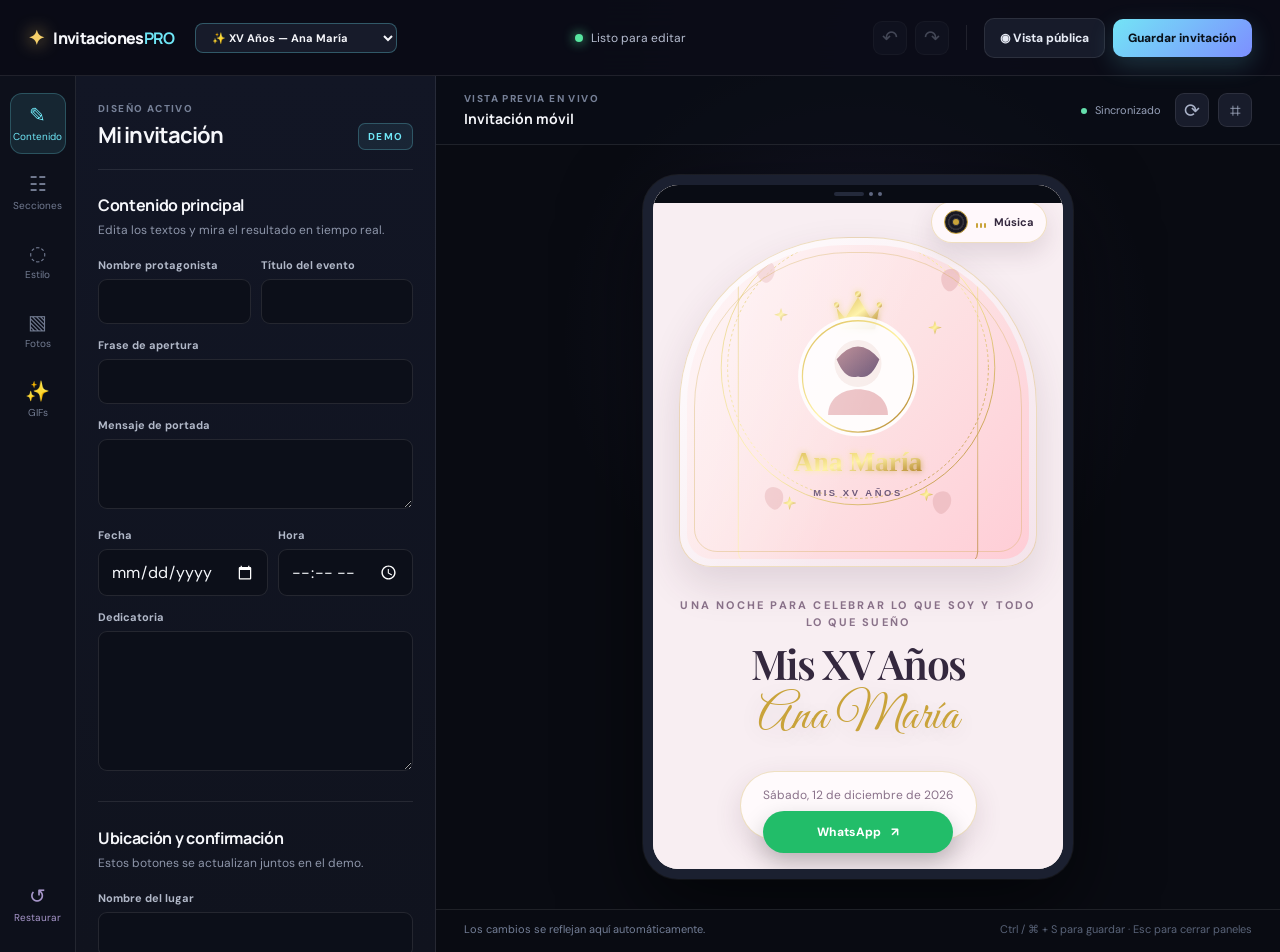
==== commit 66b9efa2: "Restaurar biblioteca de GIFs e incorporar Selector de Proyectos dinámico en el Editor Studio" ====
--- a/editor/index.html
+++ b/editor/index.html
@@ -15,16 +15,21 @@
     <header class="studio-header">
         <div class="brand-lockup">
             <a class="brand" href="../index.html" aria-label="Volver al inicio"><span class="brand-mark">✦</span><span>Invitaciones<strong>PRO</strong></span></a>
-            <span class="studio-pill">EDITOR STUDIO</span>
+            <div class="project-selector-wrapper">
+                <select id="project-selector" class="project-select-dropdown" aria-label="Seleccionar proyecto">
+                    <option value="demo">✨ XV Años — Ana María</option>
+                    <option value="cliente1">💍 Boda — María & Carlos</option>
+                    <option value="cumpleanos">🎂 Cumpleaños — Juan</option>
+                    <option value="__divider__" disabled>────────────────────</option>
+                    <option value="__new_project__">+ Nuevo proyecto</option>
+                </select>
+            </div>
         </div>
         <div class="header-context"><span class="status-dot"></span><span id="save-status">Listo para editar</span><span class="saved-time" id="saved-time"></span></div>
         <div class="header-actions">
-            <button class="icon-button" id="btn-undo" type="button" title="Deshacer (Ctrl+Z)" disabled>↶</button>
-            <button class="icon-button" id="btn-redo" type="button" title="Rehacer (Ctrl+Y)" disabled>↷</button>
+            <button class="icon-button" id="btn-undo" type="button" title="Deshacer" disabled>↶</button>
+            <button class="icon-button" id="btn-redo" type="button" title="Rehacer" disabled>↷</button>
             <span class="header-divider"></span>
-            <button class="button button-ghost" id="btn-import-json" type="button" title="Cargar archivo JSON">📥 Importar</button>
-            <input type="file" id="json-file-input" accept=".json" hidden>
-            <button class="button button-ghost" id="btn-export-json" type="button" title="Descargar configuración JSON">📤 Exportar JSON</button>
             <button class="button button-ghost" id="btn-preview" type="button">◉ Vista pública</button>
             <button class="button button-primary" id="btn-save" type="button">Guardar invitación</button>
         </div>
@@ -36,12 +41,11 @@
             <button class="rail-item" data-panel="sections-panel" type="button"><span>☷</span><small>Secciones</small></button>
             <button class="rail-item" data-panel="style-panel" type="button"><span>◌</span><small>Estilo</small></button>
             <button class="rail-item" data-panel="media-panel" type="button"><span>▧</span><small>Fotos</small></button>
-            <button class="rail-item" data-panel="gifs-panel" type="button"><span>🎬</span><small>GIFs</small></button>
-            <button class="rail-item" data-panel="layers-panel" type="button"><span>≡</span><small>Capas</small></button>
-            <button class="rail-item" data-panel="inspector-panel" type="button"><span>⚙</span><small>Ajustes</small></button>
+            <button class="rail-item" data-panel="gifs-panel" type="button"><span>✨</span><small>GIFs</small></button>
             <div class="rail-spacer"></div>
             <button class="rail-item rail-reset" id="btn-reset" type="button" title="Restaurar configuración original"><span>↺</span><small>Restaurar</small></button>
         </aside>
+
 
         <aside class="settings-panel">
             <div class="settings-heading">
@@ -103,69 +107,56 @@
                 <label class="upload-button"><input id="gallery-upload" type="file" accept="image/*" multiple><span>＋ Subir fotos desde tu equipo</span></label>
                 <div class="sample-actions"><button type="button" class="small-button" data-add-sample="../assets/images/xv/g1.svg">+ Foto demo</button><button type="button" class="small-button" id="btn-clear-gallery">Vaciar galería</button></div>
                 <div id="gallery-editor-list" class="gallery-editor-list"></div>
-                <div class="tip-card soft"><span>i</span><p>Las imágenes cargadas se guardan en este navegador junto con el diseño.</p></div>
+                <div class="tip-card soft"><span>i</span><p>Las imágenes cargadas se guardan en este navegador junto con el diseño. Para una publicación final, usa fotos optimizadas.</p></div>
             </section>
 
-            <!-- 🎬 Pestaña de GIFs Decorativos Animados Reales -->
             <section class="settings-view" id="gifs-panel">
-                <div class="panel-intro"><h2>GIFs & Decoraciones</h2><p>Agrega destellos, mariposas y pétalos flotantes animados.</p></div>
-                <label class="upload-button"><input id="gif-upload" type="file" accept="image/gif,image/*"><span>✨ Subir GIF desde tu equipo</span></label>
-                <div class="gifs-grid" id="gifs-preset-grid">
-                    <button type="button" class="gif-preset-card" data-gif-src="../assets/gifs/xv/butterfly.gif" data-gif-name="Mariposa Dorada">
-                        <img src="../assets/gifs/xv/butterfly.gif" alt="Mariposa">
-                        <span>Mariposa</span>
+                <div class="panel-intro"><h2>GIFs y Decoraciones</h2><p>Añade elementos animados como destellos, mariposas y pétalos a tu invitación.</p></div>
+                
+                <label class="upload-button">
+                    <input id="gif-upload-input" type="file" accept="image/gif">
+                    <span>＋ Subir GIF desde tu ordenador (.gif)</span>
+                </label>
+
+                <div class="panel-intro compact" style="margin-top: 20px;">
+                    <h2>Biblioteca de GIFs</h2>
+                    <p>Haz clic en cualquier miniatura para añadirla al lienzo.</p>
+                </div>
+                
+                <div class="gif-library-grid" id="gif-library-grid">
+                    <button type="button" class="gif-thumb-card" data-gif-src="../assets/gifs/xv/sparkles.gif" data-gif-name="Destellos Dorados">
+                        <img src="../assets/gifs/xv/sparkles.gif" alt="Destellos" loading="lazy">
+                        <span>✨ Destellos</span>
                     </button>
-                    <button type="button" class="gif-preset-card" data-gif-src="../assets/gifs/xv/sparkles.gif" data-gif-name="Destellos Dorados">
-                        <img src="../assets/gifs/xv/sparkles.gif" alt="Destellos">
-                        <span>Destellos</span>
+                    <button type="button" class="gif-thumb-card" data-gif-src="../assets/gifs/xv/butterfly.gif" data-gif-name="Mariposa Dorada">
+                        <img src="../assets/gifs/xv/butterfly.gif" alt="Mariposa" loading="lazy">
+                        <span>🦋 Mariposa</span>
                     </button>
-                    <button type="button" class="gif-preset-card" data-gif-src="../assets/gifs/xv/flowers.gif" data-gif-name="Flores Elegantes">
-                        <img src="../assets/gifs/xv/flowers.gif" alt="Flores">
-                        <span>Flores</span>
+                    <button type="button" class="gif-thumb-card" data-gif-src="../assets/gifs/xv/flowers.gif" data-gif-name="Flores Elegantes">
+                        <img src="../assets/gifs/xv/flowers.gif" alt="Flores" loading="lazy">
+                        <span>🌸 Flores</span>
                     </button>
-                    <button type="button" class="gif-preset-card" data-gif-src="../assets/gifs/xv/petals.gif" data-gif-name="Lluvia de Pétalos">
-                        <img src="../assets/gifs/xv/petals.gif" alt="Pétalos">
-                        <span>Pétalos</span>
+                    <button type="button" class="gif-thumb-card" data-gif-src="../assets/gifs/xv/petals.gif" data-gif-name="Lluvia de Pétalos">
+                        <img src="../assets/gifs/xv/petals.gif" alt="Pétalos" loading="lazy">
+                        <span>🌹 Pétalos</span>
                     </button>
-                    <button type="button" class="gif-preset-card" data-gif-src="../assets/gifs/xv/glitter.gif" data-gif-name="Brillo Glitter">
-                        <img src="../assets/gifs/xv/glitter.gif" alt="Glitter">
-                        <span>Glitter</span>
+                    <button type="button" class="gif-thumb-card" data-gif-src="../assets/gifs/xv/glitter.gif" data-gif-name="Partículas Glitter">
+                        <img src="../assets/gifs/xv/glitter.gif" alt="Glitter" loading="lazy">
+                        <span>✨ Glitter</span>
                     </button>
                 </div>
-            </section>
 
-            <!-- ≡ Pestaña de Capas (Layers) -->
-            <section class="settings-view" id="layers-panel">
-                <div class="panel-intro"><h2>Capas de la invitación</h2><p>Administra la jerarquía y visibilidad de los elementos del lienzo.</p></div>
-                <div id="layers-tree" class="layers-tree-container"></div>
-            </section>
+                <div class="section-divider"></div>
 
-            <!-- ⚙ Pestaña de Propiedades e Inspector -->
-            <section class="settings-view" id="inspector-panel">
-                <div class="panel-intro"><h2>Inspector de elemento</h2><p>Ajusta posición, tamaño, rotación u opacidad del objeto seleccionado.</p></div>
-                <div id="inspector-empty" class="tip-card soft"><span>✦</span><p>Haz clic en cualquier GIF o elemento flotante para editar sus propiedades de transformación.</p></div>
-                <div id="inspector-form" hidden>
-                    <div class="field-grid two-col">
-                        <label class="field"><span>Posición X (px)</span><input id="insp-x" type="number"></label>
-                        <label class="field"><span>Posición Y (px)</span><input id="insp-y" type="number"></label>
-                    </div>
-                    <div class="field-grid two-col">
-                        <label class="field"><span>Ancho (px)</span><input id="insp-w" type="number"></label>
-                        <label class="field"><span>Alto (px)</span><input id="insp-h" type="number"></label>
-                    </div>
-                    <div class="field-grid two-col">
-                        <label class="field"><span>Rotación (°)</span><input id="insp-rot" type="number" min="-360" max="360"></label>
-                        <label class="field"><span>Opacidad (0-100%)</span><input id="insp-opacity" type="number" min="0" max="100"></label>
-                    </div>
-                    <label class="field"><span>Capa (Z-Index)</span><input id="insp-zindex" type="number"></label>
-                    <div class="inspector-actions">
-                        <button type="button" class="small-button" id="btn-insp-dup">📋 Duplicar</button>
-                        <button type="button" class="small-button" id="btn-insp-lock">🔒 Bloquear</button>
-                        <button type="button" class="small-button danger" id="btn-insp-del">🗑️ Eliminar</button>
-                    </div>
+                <div class="panel-intro compact">
+                    <h2>GIFs activos en el diseño</h2>
+                    <p>Modifica la posición, tamaño, capa o elimina los GIFs añadidos.</p>
                 </div>
+                
+                <div id="active-gifs-list" class="active-gifs-list"></div>
             </section>
         </aside>
+
 
         <section class="preview-workspace">
             <div class="preview-toolbar">
@@ -179,6 +170,5 @@
 
     <div id="editor-toast" class="toast" role="status" aria-live="polite"></div>
     <script src="editor.js?v=20260812-4"></script>
-
 </body>
 </html>
--- a/editor/editor.css
+++ b/editor/editor.css
@@ -5,21 +5,26 @@
 .settings-panel{background:linear-gradient(180deg,#121625,#10131e);border-right:1px solid var(--line);overflow:auto;padding:26px 22px 38px}.settings-heading{display:flex;align-items:flex-end;justify-content:space-between;border-bottom:1px solid var(--line);padding-bottom:19px;margin-bottom:24px}.settings-heading h1{margin:5px 0 0;font:700 22px Manrope,sans-serif;letter-spacing:-.04em}.eyebrow{display:block;color:#768097;font-size:10px;font-weight:800;letter-spacing:.14em;text-transform:uppercase}.panel-intro h2{font:700 16px Manrope,sans-serif;margin:0 0 5px;letter-spacing:-.02em}.panel-intro p{font-size:12px;line-height:1.5;color:var(--muted);margin:0 0 19px}.panel-intro.compact{margin-top:3px}.settings-view{display:none}.settings-view.active{display:block}.field{display:block;margin:0 0 14px}.field>span{display:block;color:#b1b8c8;font-size:11px;font-weight:700;margin:0 0 7px}.field input,.field textarea,.field select{width:100%;border:1px solid rgba(255,255,255,.1);border-radius:9px;background:#0c0f19;color:#f5f7fb;padding:11px 12px;outline:0;resize:vertical;min-height:40px;transition:.2s;border-color:rgba(255,255,255,.1)}.field textarea{line-height:1.45}.field input:focus,.field textarea:focus,.field select:focus{border-color:var(--cyan);box-shadow:0 0 0 3px rgba(111,231,247,.1)}.field-grid{display:grid;gap:10px}.two-col{grid-template-columns:1fr 1fr}.section-divider{height:1px;background:var(--line);margin:25px 0}.toggle-list{display:grid;gap:9px}.toggle-row{position:relative;display:flex;align-items:center;justify-content:space-between;gap:12px;border:1px solid var(--line);background:rgba(255,255,255,.025);padding:13px;border-radius:12px}.toggle-row span{display:grid;gap:3px}.toggle-row b{font-size:12px}.toggle-row small{font-size:10px;color:var(--muted)}.toggle-row input{position:absolute;opacity:0;pointer-events:none}.toggle-row i{width:38px;height:22px;border-radius:20px;background:#262c3c;position:relative;flex:0 0 auto;transition:.2s}.toggle-row i:after{content:'';position:absolute;width:16px;height:16px;border-radius:50%;left:3px;top:3px;background:#7b8499;transition:.2s}.toggle-row input:checked+i{background:rgba(111,231,247,.25);box-shadow:0 0 14px rgba(111,231,247,.14)}.toggle-row input:checked+i:after{left:19px;background:var(--cyan)}.tip-card{display:flex;gap:10px;padding:13px;margin-top:19px;border:1px solid rgba(159,140,255,.2);border-radius:12px;background:rgba(159,140,255,.07);color:#bdafea}.tip-card span{font-size:16px}.tip-card p{font-size:11px;line-height:1.5;color:#aeb1c5;margin:0}.tip-card.soft{background:rgba(111,231,247,.04);border-color:rgba(111,231,247,.15)}.theme-preview-grid{display:grid;grid-template-columns:repeat(3,1fr);gap:8px;margin-top:14px}.theme-card{padding:7px;border:1px solid var(--line);border-radius:11px;background:#0e111b;color:#e8ebf2;text-align:left}.theme-card span{height:45px;display:block;border-radius:7px;margin-bottom:7px}.theme-card b,.theme-card small{display:block}.theme-card b{font-size:10px}.theme-card small{font-size:9px;color:#7f899f;margin-top:2px}.theme-card.active{border-color:var(--cyan);box-shadow:0 0 0 2px rgba(111,231,247,.12)}.theme-card-xv span{background:linear-gradient(135deg,#fff2f5,#e6b9c8 55%,#dfba5a)}.theme-card-boda span{background:linear-gradient(135deg,#f7f1e5,#bbbe9a 58%,#293f32)}.theme-card-party span{background:linear-gradient(135deg,#0c1120,#fb3d85 55%,#00d9ef)}.upload-button{display:flex;justify-content:center;align-items:center;border:1px dashed rgba(111,231,247,.4);border-radius:11px;min-height:76px;color:var(--cyan);font-weight:800;font-size:12px;background:rgba(111,231,247,.05);cursor:pointer}.upload-button input{display:none}.sample-actions{display:flex;gap:8px;margin:12px 0}.small-button{flex:1;padding:9px;border-radius:8px;border:1px solid var(--line);background:#181c2b;color:#c8d0df;font-size:11px}.small-button:hover{border-color:var(--cyan);color:var(--cyan)}.gallery-editor-list{display:grid;gap:8px}.gallery-row{display:grid;grid-template-columns:45px 1fr auto;align-items:center;gap:9px;padding:7px;background:rgba(255,255,255,.035);border:1px solid var(--line);border-radius:10px}.gallery-row img{width:45px;height:45px;object-fit:cover;border-radius:7px}.gallery-row input{background:transparent;color:#e9edf5;border:0;outline:0;width:100%;font-size:11px}.gallery-row button{border:0;background:transparent;color:#8993a9;font-size:17px}.gallery-row button:hover{color:#ff729a}
 .preview-workspace{min-width:0;display:flex;flex-direction:column;background:radial-gradient(circle at 50% 30%,rgba(105,90,185,.13),transparent 40%),#090b12}.preview-toolbar{height:69px;display:flex;align-items:center;justify-content:space-between;padding:0 28px;border-bottom:1px solid var(--line);background:rgba(11,13,23,.62)}.preview-toolbar strong{display:block;margin-top:4px;font:700 14px Manrope,sans-serif}.preview-tools{gap:9px}.preview-status{font-size:11px;color:#96a0b8;margin-right:5px}.preview-status i{display:inline-block;width:6px;height:6px;border-radius:50%;background:#65dfac;margin-right:5px}.preview-stage{flex:1;display:flex;align-items:flex-start;justify-content:center;overflow:auto;padding:30px}.phone-shadow{width:min(430px,100%);height:calc(100vh - 196px);min-height:560px;max-height:900px;background:#05070d;border:10px solid #1b2030;border-radius:35px;box-shadow:0 30px 80px rgba(0,0,0,.55),0 0 0 1px rgba(255,255,255,.08);overflow:hidden;position:relative}.phone-topbar{height:18px;background:#090c14;display:flex;align-items:center;justify-content:center;gap:5px;position:absolute;top:0;left:0;right:0;z-index:2}.phone-topbar span{width:4px;height:4px;border-radius:50%;background:#5f6780}.phone-topbar span:first-child{width:30px;border-radius:5px;background:#242a3b}.phone-shadow iframe{width:100%;height:100%;border:0;background:#fff;padding-top:0}.preview-footer{display:flex;justify-content:space-between;gap:15px;padding:12px 28px 16px;color:#737e96;font-size:11px;border-top:1px solid var(--line)}.shortcut-hint{color:#596378}.toast{position:fixed;right:24px;bottom:24px;z-index:50;background:#ecf8fa;color:#0a1820;padding:13px 17px;border-radius:10px;font-size:12px;font-weight:800;box-shadow:0 15px 40px rgba(0,0,0,.35);transform:translateY(15px);opacity:0;pointer-events:none;transition:.25s}.toast.show{opacity:1;transform:translateY(0)}
 @media (max-width:1050px){.studio-layout{grid-template-columns:68px 320px minmax(380px,1fr)}.settings-panel{padding-left:17px;padding-right:17px}.preview-footer{display:none}.header-context{display:none}}
-@media (max-width:760px){.studio-body{overflow:auto}.studio-header{height:auto;min-height:68px;padding:12px 15px;gap:10px;flex-wrap:wrap}.brand-lockup{flex:1}.studio-pill{display:none}.header-actions{gap:5px}.header-actions .button-ghost{display:none}.header-actions .button{padding:9px}.icon-button{width:30px;height:30px}.studio-layout{height:auto;min-height:calc(100vh - 68px);display:block}.control-rail{height:67px;flex-direction:row;justify-content:center;padding:6px;position:sticky;top:0;z-index:4;border-right:0;border-bottom:1px solid var(--line)}.rail-item{min-height:52px;width:68px}.rail-spacer,.rail-reset{display:none}.settings-panel{border-right:0;max-height:none;padding:20px 15px}.preview-workspace{height:700px;border-top:1px solid var(--line)}.preview-toolbar{padding:0 15px}.preview-stage{padding:18px 12px}.phone-shadow{height:620px}.shortcut-hint{display:none}.two-col{grid-template-columns:1fr}}
-.gifs-grid{display:grid;grid-template-columns:repeat(2,1fr);gap:10px;margin-top:14px}
-.gif-preset-card{display:flex;flex-direction:column;align-items:center;padding:12px 8px;border:1px solid var(--line);border-radius:12px;background:rgba(255,255,255,.025);color:#d0d7e5;transition:.2s}
-.gif-preset-card:hover{border-color:var(--cyan);background:rgba(111,231,247,.08);transform:translateY(-2px)}
-.gif-preset-card img{width:64px;height:64px;object-fit:contain;margin-bottom:8px}
-.gif-preset-card span{font-size:11px;font-weight:700}
 
-.layers-tree-container{display:grid;gap:8px;margin-top:12px}
-.layer-row{display:flex;align-items:center;justify-content:space-between;padding:10px 12px;border:1px solid var(--line);border-radius:10px;background:#131726;font-size:12px;color:#d8deec}
-.layer-row.active{border-color:var(--cyan);background:rgba(111,231,247,.1)}
-.layer-row-info{display:flex;align-items:center;gap:9px}
-.layer-row-actions{display:flex;gap:4px}
-.layer-row-actions button{border:0;background:transparent;color:#929cb3;font-size:14px;padding:3px 6px;border-radius:4px}
-.layer-row-actions button:hover{color:#fff;background:rgba(255,255,255,.1)}
-
-.inspector-actions{display:flex;gap:8px;margin-top:16px}
-.small-button.danger{color:#ff729a;border-color:rgba(255,114,154,.3)}
-.small-button.danger:hover{background:rgba(255,114,154,.15)}
+.project-selector-wrapper{display:flex;align-items:center;position:relative;margin-left:6px}
+.project-select-dropdown{background:#171b2a;border:1px solid rgba(111,231,247,.3);color:#f6f7fb;padding:6px 12px;border-radius:8px;font-weight:700;font-size:11px;outline:0;cursor:pointer;transition:all .2s ease;max-width:210px;text-overflow:ellipsis}
+.project-select-dropdown:hover{border-color:var(--cyan);background:#1c2237;box-shadow:0 0 12px rgba(111,231,247,.2)}
+.gif-library-grid{display:grid;grid-template-columns:repeat(2,1fr);gap:10px;margin-top:10px}
+.gif-thumb-card{display:flex;flex-direction:column;align-items:center;justify-content:center;padding:12px 8px;background:rgba(255,255,255,.03);border:1px solid var(--line);border-radius:12px;cursor:pointer;transition:all .2s ease;text-align:center}
+.gif-thumb-card:hover{border-color:var(--cyan);background:rgba(111,231,247,.08);transform:translateY(-2px)}
+.gif-thumb-card img{width:48px;height:48px;object-fit:contain;margin-bottom:6px;filter:drop-shadow(0 2px 8px rgba(0,0,0,.5))}
+.gif-thumb-card span{font-size:11px;font-weight:600;color:#e2e8f0}
+.active-gifs-list{display:grid;gap:10px;margin-top:12px}
+.active-gif-card{background:rgba(255,255,255,.03);border:1px solid var(--line);border-radius:12px;padding:12px;display:grid;gap:10px}
+.active-gif-header{display:flex;align-items:center;justify-content:space-between;gap:10px}
+.active-gif-info{display:flex;align-items:center;gap:10px}
+.active-gif-info img{width:36px;height:36px;object-fit:contain;border-radius:6px;background:rgba(0,0,0,.3)}
+.active-gif-info b{font-size:12px;color:#f1f5f9;display:block}
+.active-gif-actions{display:flex;gap:6px}
+.active-gif-actions button{border:1px solid var(--line);background:#181c2b;color:#c8d0df;border-radius:6px;padding:4px 8px;font-size:11px;cursor:pointer}
+.active-gif-actions button:hover{border-color:var(--cyan);color:var(--cyan)}
+.active-gif-actions button.danger:hover{border-color:#ff6f91;color:#ff6f91}
+.active-gif-controls{display:grid;grid-template-columns:repeat(2,1fr);gap:8px}
+.active-gif-controls .field{margin:0}
+.active-gif-controls .field span{font-size:10px}
+.active-gif-controls .field input{padding:6px 8px;min-height:32px;font-size:11px}
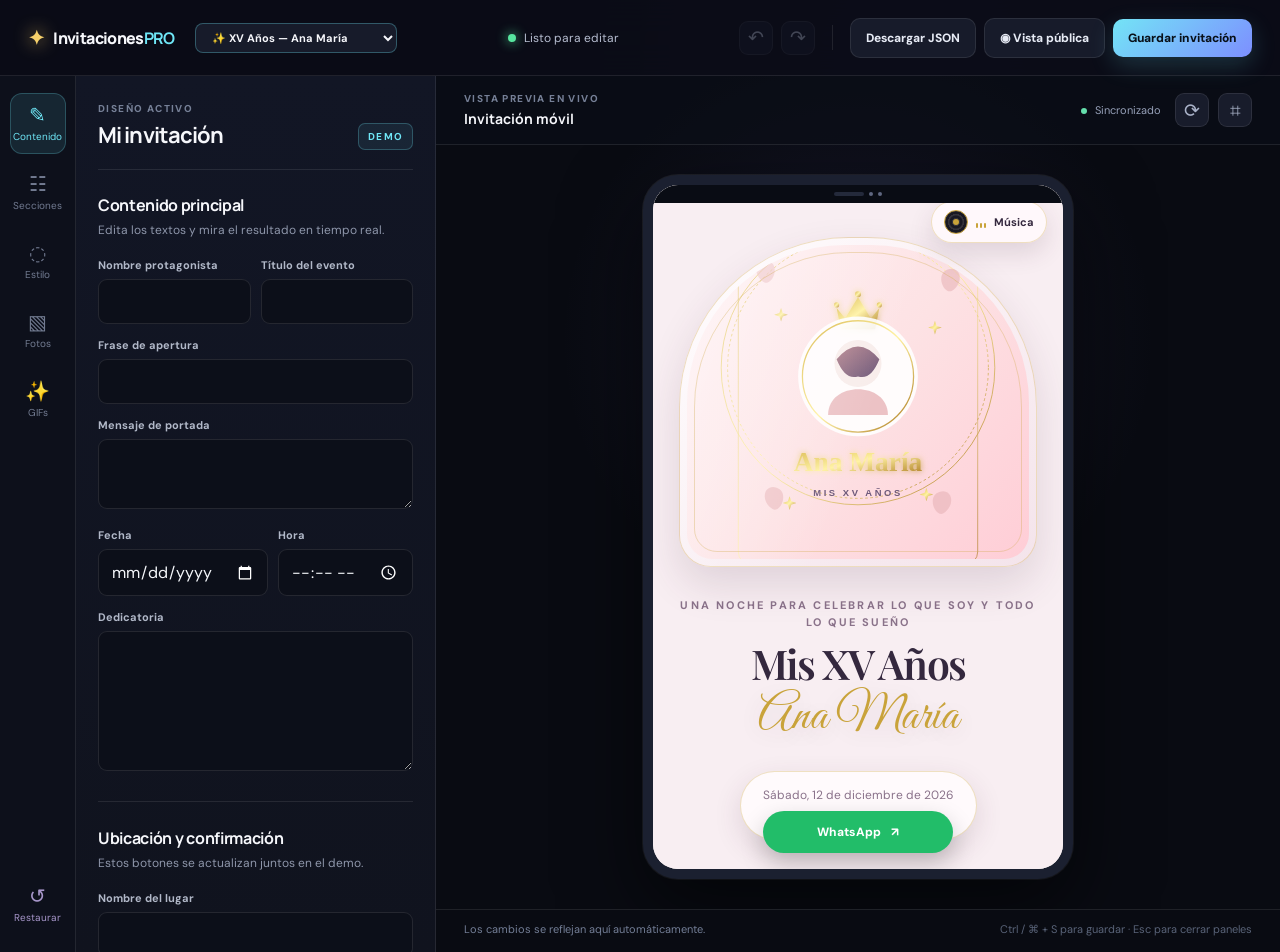
==== commit c2c296e9: "Actualizacion automatica: Thu 08/13/2026  1:00:16.52" ====
--- a/editor/index.html
+++ b/editor/index.html
@@ -30,6 +30,7 @@
             <button class="icon-button" id="btn-undo" type="button" title="Deshacer" disabled>↶</button>
             <button class="icon-button" id="btn-redo" type="button" title="Rehacer" disabled>↷</button>
             <span class="header-divider"></span>
+            <button class="button button-ghost" id="btn-export" type="button" title="Descargar la configuración para publicarla en GitHub">Descargar JSON</button>
             <button class="button button-ghost" id="btn-preview" type="button">◉ Vista pública</button>
             <button class="button button-primary" id="btn-save" type="button">Guardar invitación</button>
         </div>
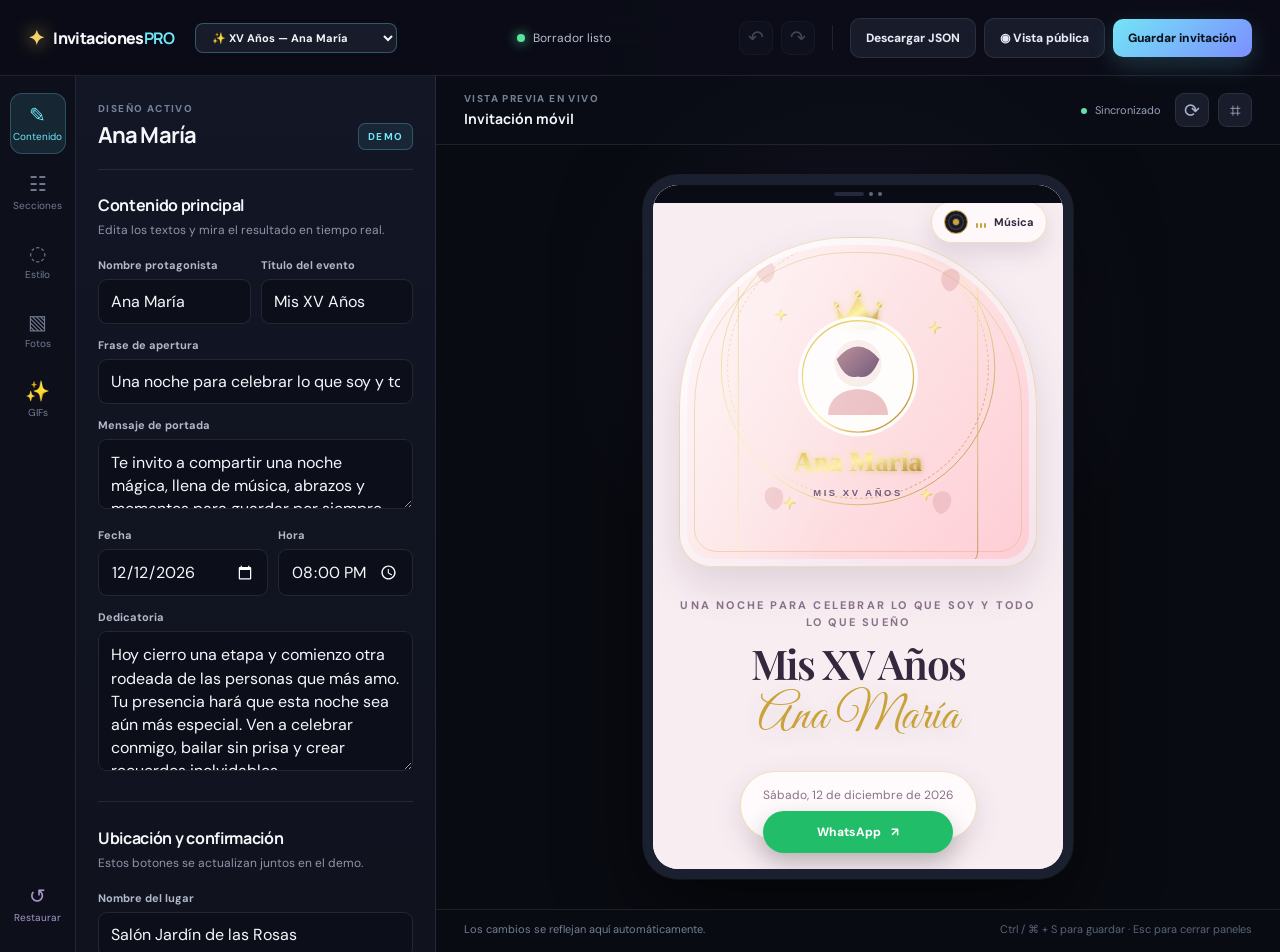
==== commit fb42173b: "Actualizacion automatica: Thu 08/13/2026  1:03:02.12" ====
--- a/editor/index.html
+++ b/editor/index.html
@@ -9,7 +9,7 @@
     <link rel="preconnect" href="https://fonts.googleapis.com">
     <link rel="preconnect" href="https://fonts.gstatic.com" crossorigin>
     <link href="https://fonts.googleapis.com/css2?family=DM+Sans:wght@400;500;600;700&family=Manrope:wght@500;600;700;800&family=Playfair+Display:ital,wght@0,500;0,600;1,500&display=swap" rel="stylesheet">
-    <link rel="stylesheet" href="editor.css?v=20260812-4">
+    <link rel="stylesheet" href="editor.css?v=20260813-1">
 </head>
 <body class="studio-body">
     <header class="studio-header">
@@ -170,6 +170,6 @@
     </main>
 
     <div id="editor-toast" class="toast" role="status" aria-live="polite"></div>
-    <script src="editor.js?v=20260812-4"></script>
+    <script src="editor.js?v=20260813-1"></script>
 </body>
 </html>
